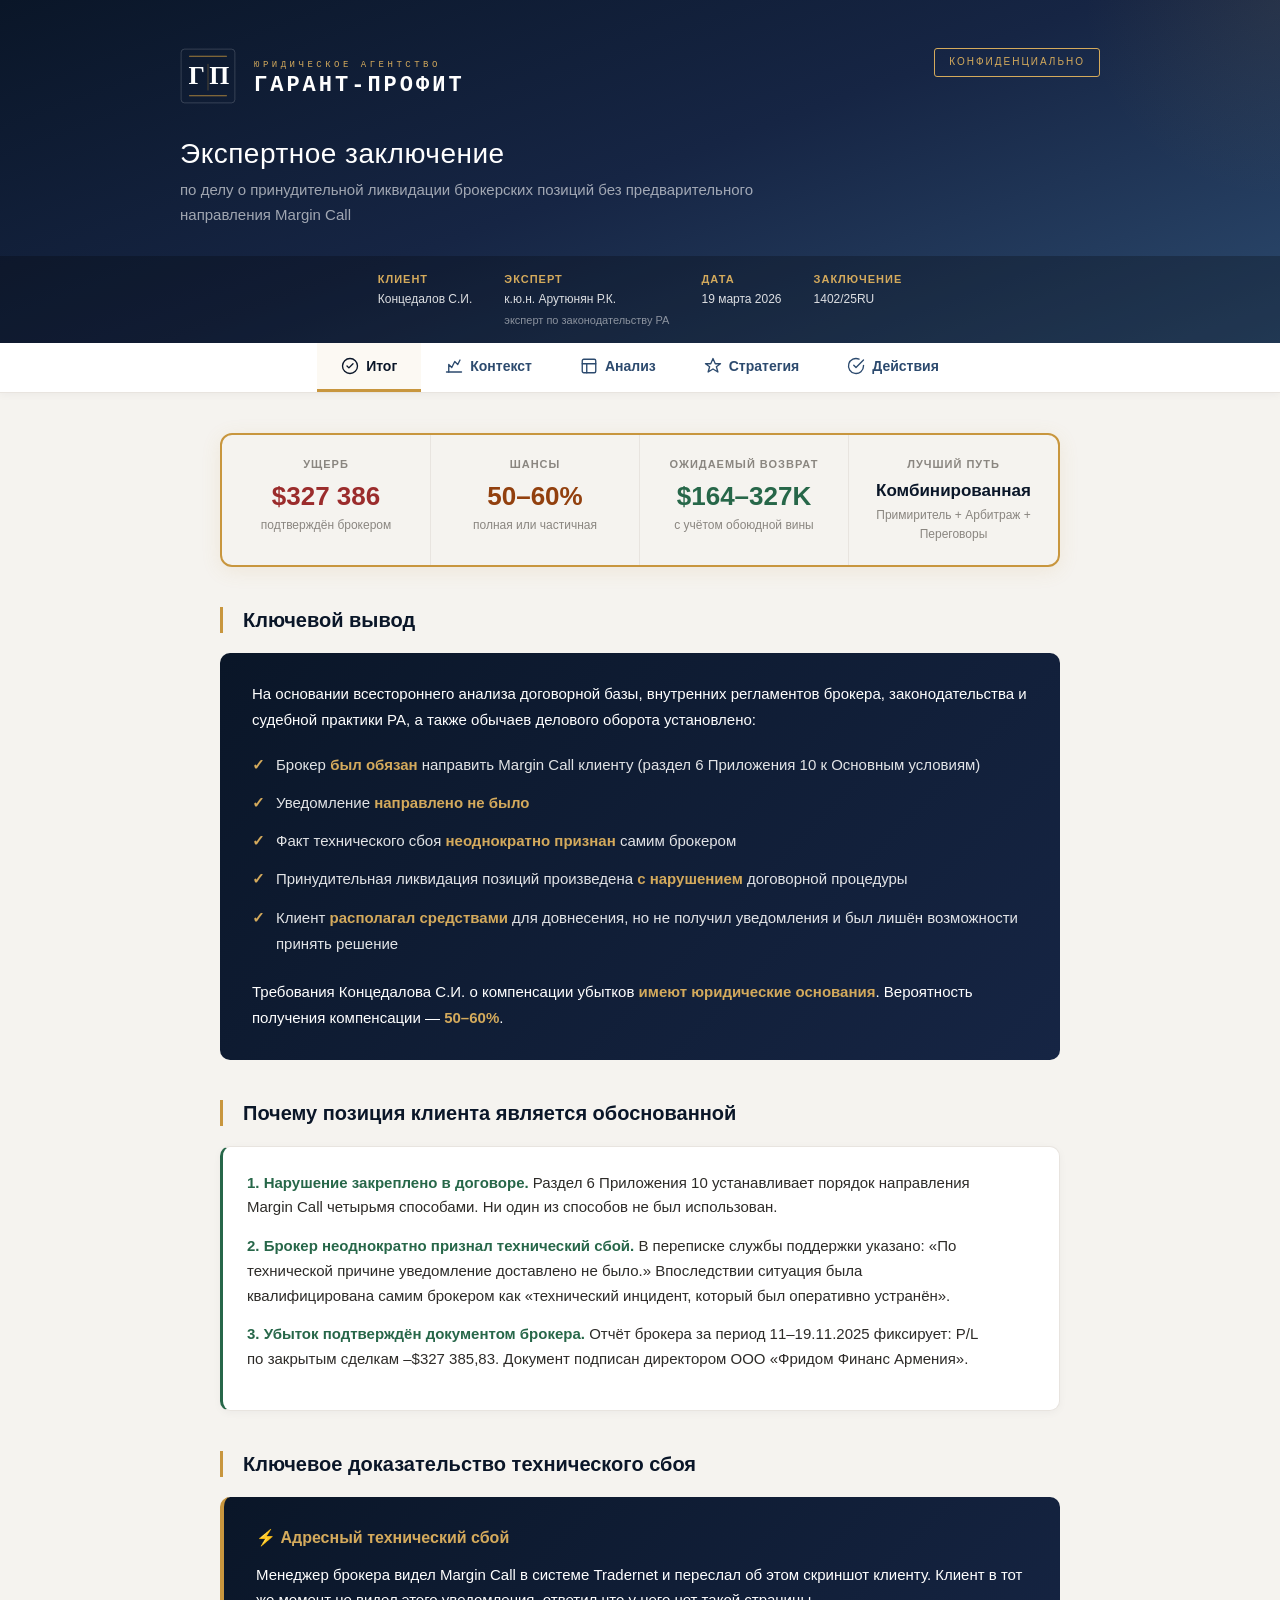
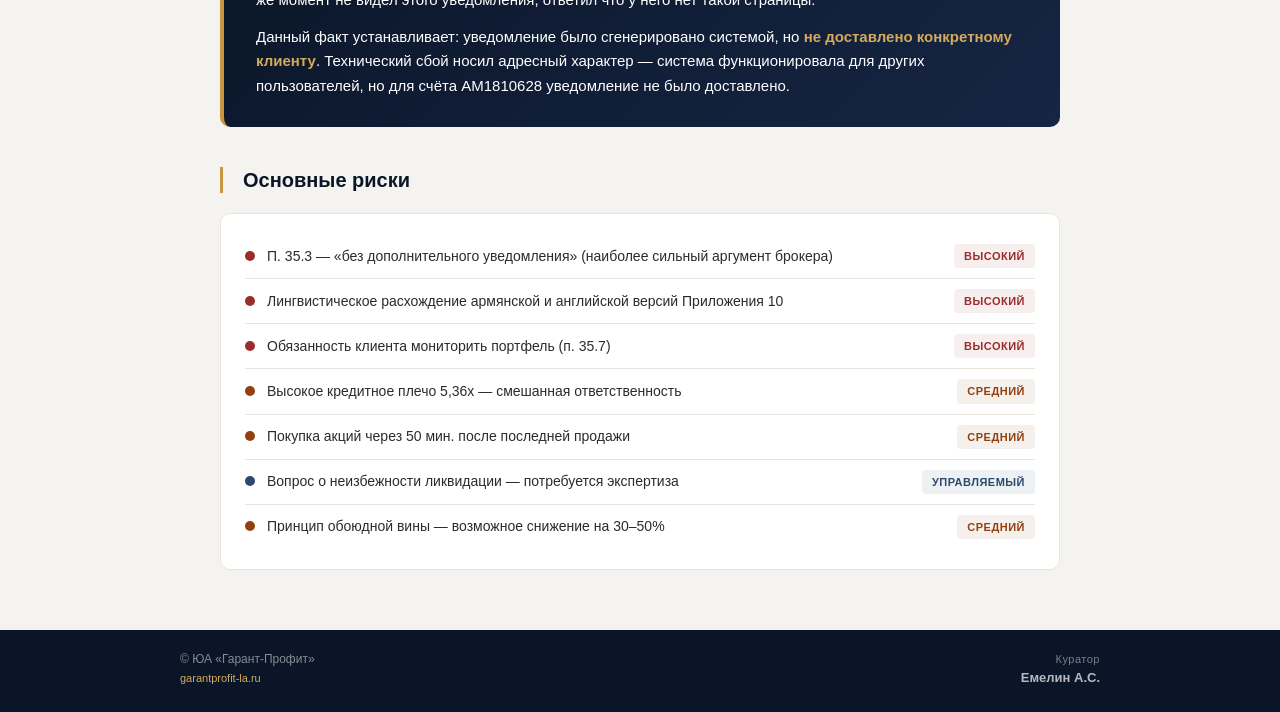
==== index.html @ ab41f6ee "Add files via upload" ====
<!DOCTYPE html>
<html lang="ru">
<head>
<meta charset="UTF-8">
<meta name="viewport" content="width=device-width, initial-scale=1.0">
<title>Экспертное заключение 1402/25RU — Гарант-Профит</title>
<style>
:root {
  --navy: #0A1628;
  --deep: #162544;
  --steel: #2C4A6E;
  --gold: #C8963E;
  --gold-l: #D4AA5C;
  --gold-p: #F0E0C0;
  --white: #FFFFFF;
  --off: #F5F3EF;
  --wg: #8A8680;
  --lg: #E8E4DF;
  --char: #2D2B28;
  --red: #9B2C2C;
  --amber: #92400E;
  --green: #276749;
  --text: 740px;
  --hpad: 40px;
  --hf-pad: max(40px, calc(50vw - 460px));
}

*, *::before, *::after { box-sizing: border-box; margin: 0; padding: 0; }

body {
  font-family: 'Helvetica Neue', Helvetica, Arial, sans-serif;
  background: var(--off);
  color: var(--char);
  font-size: 15px;
  line-height: 1.65;
  -webkit-font-smoothing: antialiased;
}

/* ── Progress bar ── */
#progress { position: fixed; top: 0; left: 0; height: 3px; background: var(--gold); z-index: 9999; width: 0; transition: width .15s; }

/* ── Header ── */
.header {
  background: linear-gradient(160deg, var(--navy) 0%, var(--deep) 50%, var(--steel) 100%);
  color: var(--white);
  padding: 48px var(--hf-pad) 0;
  max-height: 50vh;
  overflow: hidden;
  position: relative;
}
.header::after {
  content: '';
  position: absolute;
  top: 0; right: 0;
  width: 200px; height: 200px;
  background: radial-gradient(circle at top right, rgba(200,150,62,.08), transparent 70%);
}
.header-top {
  display: flex;
  justify-content: space-between;
  align-items: flex-start;
  margin-bottom: 32px;
}
.logo-area {
  display: flex;
  align-items: center;
  gap: 18px;
}
.logo-text-sub {
  font-family: 'American Typewriter', 'Courier New', serif;
  font-size: 9px;
  color: var(--gold-l);
  letter-spacing: 3.5px;
  text-transform: uppercase;
  margin-top: 4px;
}
.logo-text-main {
  font-family: 'American Typewriter', 'Courier New', serif;
  font-size: 22px;
  font-weight: 700;
  color: var(--white);
  letter-spacing: 3px;
  text-transform: uppercase;
  line-height: 1.15;
  white-space: nowrap;
}
.conf-badge {
  border: 1px solid var(--gold-l);
  color: var(--gold-l);
  font-size: 10px;
  letter-spacing: 2px;
  text-transform: uppercase;
  padding: 5px 14px;
  border-radius: 3px;
  white-space: nowrap;
  flex-shrink: 0;
}
.header-title {
  font-size: 28px;
  font-weight: 300;
  letter-spacing: .5px;
  line-height: 1.3;
  margin-bottom: 6px;
}
.header-subtitle {
  font-size: 15px;
  color: rgba(255,255,255,.6);
  font-weight: 300;
  max-width: 600px;
  margin-bottom: 28px;
}
.header-meta {
  background: rgba(0,0,0,.25);
  margin: 0 calc(-1 * var(--hf-pad));
  padding: 14px var(--hf-pad);
  display: flex;
  justify-content: center;
  gap: 32px;
  flex-wrap: wrap;
  font-size: 12px;
  color: rgba(255,255,255,.55);
}
.header-meta strong {
  color: var(--gold-l);
  font-weight: 600;
  font-size: 11px;
  letter-spacing: 1px;
  text-transform: uppercase;
  display: block;
  margin-bottom: 2px;
}
.header-meta span {
  color: rgba(255,255,255,.85);
}
.header-meta .meta-sub {
  display: block;
  font-size: 11px;
  color: rgba(255,255,255,.5);
  margin-top: 1px;
}

/* ── Navigation ── */
.nav {
  position: sticky;
  top: 0;
  z-index: 100;
  background: var(--white);
  border-bottom: 1px solid var(--lg);
  display: flex;
  justify-content: center;
  box-shadow: 0 2px 8px rgba(10,22,40,.04);
}
.nav-btn {
  display: flex;
  align-items: center;
  gap: 7px;
  padding: 14px 24px;
  font-size: 14px;
  font-weight: 600;
  color: var(--steel);
  cursor: pointer;
  border: none;
  background: none;
  border-bottom: 3px solid transparent;
  transition: all .2s;
  white-space: nowrap;
}
.nav-btn:hover { color: var(--navy); background: rgba(200,150,62,.04); }
.nav-btn.active {
  color: var(--navy);
  border-bottom-color: var(--gold);
  background: rgba(200,150,62,.06);
}
.nav-btn svg { width: 18px; height: 18px; stroke: currentColor; fill: none; stroke-width: 1.8; stroke-linecap: round; stroke-linejoin: round; }

/* ── Sections ── */
.section { display: none; padding: 40px var(--hpad); max-width: 920px; margin: 0 auto; }
.section.active { display: block; }

/* ── Animations ── */
@keyframes fadeUp { from { opacity: 0; transform: translateY(16px); } to { opacity: 1; transform: translateY(0); } }
.section.active > * { animation: fadeUp .45s ease both; }
.section.active > .a1 { animation-delay: .05s; }
.section.active > .a2 { animation-delay: .12s; }
.section.active > .a3 { animation-delay: .2s; }
.section.active > .a4 { animation-delay: .28s; }
.section.active > .a5 { animation-delay: .36s; }
.section.active > .a6 { animation-delay: .44s; }

/* ── Sub-heading ── */
.sub-sh {
  padding-left: 20px;
  border-left: 3px solid var(--gold);
  font-size: 20px;
  font-weight: 600;
  color: var(--navy);
  margin: 40px 0 20px;
  line-height: 1.3;
}
.sub-sh:first-child { margin-top: 0; }

/* ── Cards ── */
.cd {
  background: var(--white);
  border-radius: 10px;
  border: 1px solid var(--lg);
  box-shadow: 0 2px 8px rgba(10,22,40,.04);
  padding: 24px;
  margin-bottom: 20px;
}
.cd-r { border-left: 3px solid var(--red); }
.cd-n { border-left: 3px solid var(--amber); }
.cd-g { border-left: 3px solid var(--green); }
.cd-s { border-left: 3px solid var(--steel); }

/* ── CBox (dark block) ── */
.cbox {
  background: linear-gradient(135deg, var(--navy), var(--deep));
  color: var(--white);
  border-radius: 10px;
  padding: 28px 32px;
  margin-bottom: 20px;
  line-height: 1.75;
}
.cbox .hl { color: var(--gold-l); font-weight: 600; }
.cbox ul { list-style: none; padding: 0; }
.cbox ul li {
  padding: 6px 0 6px 24px;
  position: relative;
  color: rgba(255,255,255,.88);
}
.cbox ul li::before {
  content: '✓';
  position: absolute;
  left: 0;
  color: var(--gold-l);
  font-weight: 700;
}

/* ── Decision Panel ── */
.decision {
  border: 2px solid var(--gold);
  border-radius: 12px;
  box-shadow: 0 4px 20px rgba(200,150,62,.12);
  display: grid;
  grid-template-columns: repeat(4, 1fr);
  overflow: hidden;
  margin-bottom: 24px;
}
.decision-cell {
  padding: 20px 16px;
  text-align: center;
  border-right: 1px solid var(--lg);
}
.decision-cell:last-child { border-right: none; }
.decision-label {
  font-size: 11px;
  color: var(--wg);
  text-transform: uppercase;
  letter-spacing: 1px;
  margin-bottom: 8px;
  font-weight: 600;
}
.decision-value {
  font-size: 26px;
  font-weight: 700;
  color: var(--navy);
  line-height: 1.2;
}
.decision-value.red { color: var(--red); }
.decision-value.green { color: var(--green); }
.decision-value.amber { color: var(--amber); }
.decision-sub {
  font-size: 12px;
  color: var(--wg);
  margin-top: 4px;
}

/* ── Risk Summary ── */
.risk-summary { background: var(--white); border-radius: 10px; border: 1px solid var(--lg); padding: 20px 24px; margin-bottom: 20px; }
.rs-item {
  display: flex;
  align-items: center;
  justify-content: space-between;
  padding: 10px 0;
  border-bottom: 1px solid var(--lg);
  font-size: 14px;
}
.rs-item:last-child { border-bottom: none; }
.rs-dot {
  width: 10px;
  height: 10px;
  border-radius: 50%;
  display: inline-block;
  margin-right: 12px;
  flex-shrink: 0;
}
.rs-dot.high { background: var(--red); }
.rs-dot.med { background: var(--amber); }
.rs-dot.mgd { background: var(--steel); }
.rs-level {
  font-size: 11px;
  font-weight: 600;
  text-transform: uppercase;
  letter-spacing: .5px;
  flex-shrink: 0;
  padding: 3px 10px;
  border-radius: 4px;
}
.rs-level.high { color: var(--red); background: rgba(155,44,44,.08); }
.rs-level.med { color: var(--amber); background: rgba(146,64,14,.08); }
.rs-level.mgd { color: var(--steel); background: rgba(44,74,110,.08); }

/* ── Key Point ── */
.key-point {
  border-left: 2px solid var(--gold-p);
  padding-left: 16px;
  margin-bottom: 24px;
  max-width: var(--text);
}

/* ── Body text ── */
p.body { max-width: var(--text); margin-bottom: 14px; }

/* ── Timeline ── */
.tl { position: relative; padding-left: 36px; margin-bottom: 24px; }
.tl::before {
  content: '';
  position: absolute;
  left: 12px;
  top: 8px;
  bottom: 8px;
  width: 2px;
  background: linear-gradient(var(--gold), var(--lg));
}
.tl-item {
  position: relative;
  padding: 10px 0 18px;
}
.tl-item::before {
  content: '';
  position: absolute;
  left: -30px;
  top: 14px;
  width: 12px;
  height: 12px;
  border-radius: 50%;
  border: 2px solid var(--gold);
  background: var(--white);
}
.tl-item.neg::before { border-color: var(--red); background: rgba(155,44,44,.12); }
.tl-item.warn::before { border-color: var(--amber); background: rgba(146,64,14,.12); }
.tl-item.key::before { border-color: var(--gold); background: rgba(200,150,62,.2); }
.tl-item.info::before { border-color: var(--steel); background: rgba(44,74,110,.1); }
.tl-date { font-size: 12px; font-weight: 600; color: var(--steel); margin-bottom: 3px; }
.tl-text { font-size: 14px; color: var(--char); max-width: var(--text); }
.tl-impact {
  display: inline-block;
  font-size: 10px;
  font-weight: 600;
  text-transform: uppercase;
  letter-spacing: .5px;
  padding: 2px 8px;
  border-radius: 3px;
  margin-top: 5px;
}
.tl-impact.neg { color: var(--red); background: rgba(155,44,44,.08); }
.tl-impact.warn { color: var(--amber); background: rgba(146,64,14,.08); }
.tl-impact.info { color: var(--steel); background: rgba(44,74,110,.08); }

/* ── KEV (Key Evidence) ── */
.kev {
  background: linear-gradient(135deg, var(--navy), var(--deep));
  border-radius: 10px;
  padding: 28px 32px;
  color: var(--white);
  margin-bottom: 20px;
  border-left: 4px solid var(--gold);
}
.kev-title {
  font-size: 16px;
  font-weight: 600;
  margin-bottom: 12px;
  color: var(--gold-l);
}

/* ── Argument Map ── */
.arg-map {
  display: flex;
  flex-direction: column;
  align-items: center;
  gap: 0;
  margin-bottom: 28px;
}
.arg-node {
  width: 100%;
  max-width: 540px;
  padding: 20px 24px;
  border-radius: 10px;
  text-align: center;
  font-size: 14px;
  line-height: 1.5;
}
.arg-node.law {
  background: var(--navy);
  color: var(--white);
}
.arg-node.fact {
  background: var(--white);
  border: 2px solid var(--red);
  color: var(--char);
}
.arg-node.result {
  background: var(--white);
  border: 2px solid var(--green);
  color: var(--char);
}
.arg-node-label {
  font-size: 10px;
  text-transform: uppercase;
  letter-spacing: 1.5px;
  font-weight: 600;
  margin-bottom: 6px;
  opacity: .65;
}
.arg-arrow {
  font-size: 24px;
  color: var(--gold);
  padding: 6px 0;
}

/* ── Article items ── */
.ai-grid {
  display: grid;
  grid-template-columns: 1fr 1fr;
  gap: 16px;
  margin-bottom: 24px;
}
.ai {
  background: var(--white);
  border: 1px solid var(--lg);
  border-radius: 8px;
  padding: 18px 20px;
}
.ai-code {
  font-size: 11px;
  font-weight: 600;
  color: var(--gold);
  text-transform: uppercase;
  letter-spacing: 1px;
  margin-bottom: 4px;
}
.ai-name { font-size: 14px; font-weight: 600; color: var(--navy); margin-bottom: 6px; }
.ai-desc { font-size: 13px; color: var(--wg); line-height: 1.5; }

/* ── Tags ── */
.tags { display: flex; flex-wrap: wrap; gap: 8px; margin-bottom: 16px; }
.tag {
  font-size: 12px;
  font-weight: 600;
  padding: 4px 12px;
  border-radius: 5px;
  letter-spacing: .3px;
}
.tag-r { color: var(--red); background: rgba(155,44,44,.08); border: 1px solid rgba(155,44,44,.15); }
.tag-n { color: var(--steel); background: rgba(44,74,110,.06); border: 1px solid rgba(44,74,110,.12); }

/* ── Note ── */
.note {
  background: rgba(240,224,192,.3);
  border-left: 3px solid var(--gold);
  border-radius: 0 8px 8px 0;
  padding: 16px 20px;
  font-size: 13px;
  color: var(--char);
  margin-bottom: 20px;
  max-width: var(--text);
}

/* ── Risk Cards ── */
.risk-card {
  background: var(--white);
  border: 1px solid var(--lg);
  border-radius: 10px;
  margin-bottom: 16px;
  overflow: hidden;
}
.risk-card-head {
  display: flex;
  justify-content: space-between;
  align-items: center;
  padding: 14px 20px;
  border-bottom: 1px solid var(--lg);
}
.risk-card-head h4 { font-size: 14px; font-weight: 600; color: var(--navy); }
.risk-card-body {
  display: grid;
  grid-template-columns: 1fr 1fr;
  gap: 0;
}
.risk-card-col {
  padding: 14px 20px;
  font-size: 13px;
  line-height: 1.55;
}
.risk-card-col:first-child { border-right: 1px solid var(--lg); }
.risk-card-col-label {
  font-size: 10px;
  text-transform: uppercase;
  letter-spacing: 1px;
  color: var(--wg);
  font-weight: 600;
  margin-bottom: 6px;
}
.rc-high { border-left: 4px solid var(--red); }
.rc-med { border-left: 4px solid var(--amber); }
.rc-mgd { border-left: 4px solid var(--steel); }

/* ── Badges ── */
.bdg {
  display: inline-block;
  font-size: 10px;
  font-weight: 700;
  text-transform: uppercase;
  letter-spacing: .5px;
  padding: 3px 10px;
  border-radius: 4px;
}
.bdg-h { color: var(--red); background: rgba(155,44,44,.1); }
.bdg-s { color: var(--amber); background: rgba(146,64,14,.1); }
.bdg-m { color: var(--steel); background: rgba(44,74,110,.1); }
.bdg-l { color: var(--green); background: rgba(39,103,73,.1); }

/* ── Outcome Bar ── */
.outcome-bar-wrap { margin-bottom: 28px; }
.outcome-bar {
  height: 28px;
  border-radius: 14px;
  background: linear-gradient(90deg, var(--red) 0%, var(--amber) 40%, #b8860b 60%, var(--green) 100%);
  position: relative;
  margin-bottom: 8px;
}
.outcome-labels {
  display: flex;
  justify-content: space-between;
  font-size: 11px;
  color: var(--wg);
}

/* ── Strategy Cards ── */
.sc {
  background: var(--white);
  border: 1px solid var(--lg);
  border-radius: 10px;
  padding: 24px;
  margin-bottom: 16px;
  position: relative;
  overflow: hidden;
}
.sc.feat {
  border: 2px solid var(--gold);
  box-shadow: 0 4px 24px rgba(200,150,62,.15);
}
.sc-letter {
  position: absolute;
  top: -8px;
  right: 12px;
  font-size: 80px;
  font-weight: 800;
  color: var(--navy);
  opacity: .05;
  line-height: 1;
}
.sc-head {
  display: flex;
  justify-content: space-between;
  align-items: center;
  margin-bottom: 14px;
}
.sc-title { font-size: 16px; font-weight: 700; color: var(--navy); }
.sc-prob { font-size: 20px; font-weight: 700; }
.sc-prob.green { color: var(--green); }
.sc-prob.amber { color: var(--amber); }
.pbar { height: 6px; background: var(--lg); border-radius: 3px; margin-bottom: 16px; overflow: hidden; }
.pfill { height: 100%; border-radius: 3px; }
.pfill.green { background: var(--green); }
.pfill.amber { background: var(--amber); }

.sdg {
  display: grid;
  grid-template-columns: 1fr 1fr 1fr;
  gap: 16px;
}
.sdg-col-label {
  font-size: 10px;
  font-weight: 600;
  text-transform: uppercase;
  letter-spacing: 1px;
  color: var(--wg);
  margin-bottom: 6px;
}
.sdg-col { font-size: 13px; line-height: 1.55; }

/* ── Steps ── */
.stp {
  background: var(--white);
  border: 1px solid var(--lg);
  border-radius: 10px;
  padding: 20px 24px 20px 80px;
  margin-bottom: 12px;
  position: relative;
  min-height: 80px;
}
.stp-num {
  position: absolute;
  left: 16px;
  top: 12px;
  font-size: 42px;
  font-weight: 800;
  color: var(--gold);
  opacity: .4;
  line-height: 1;
}
.stp-title { font-size: 15px; font-weight: 600; color: var(--navy); margin-bottom: 4px; }
.stp-desc { font-size: 13px; color: var(--wg); line-height: 1.55; }

/* ── Evidence table ── */
.ev-table {
  width: 100%;
  border-collapse: collapse;
  margin-bottom: 24px;
}
.ev-table th {
  text-align: left;
  font-size: 11px;
  text-transform: uppercase;
  letter-spacing: 1px;
  color: var(--wg);
  font-weight: 600;
  padding: 10px 16px;
  border-bottom: 2px solid var(--lg);
}
.ev-table td {
  padding: 12px 16px;
  border-bottom: 1px solid var(--lg);
  font-size: 14px;
  vertical-align: top;
}
.ev-table tr:last-child td { border-bottom: none; }

/* ── Footer ── */
.footer {
  background: var(--navy);
  padding: 20px var(--hf-pad) 24px;
  display: flex;
  justify-content: space-between;
  align-items: center;
  font-size: 12px;
  color: rgba(255,255,255,.5);
  flex-wrap: wrap;
  gap: 12px;
}
.footer-left {
  font-size: 12px;
  color: rgba(255,255,255,.5);
  line-height: 1.6;
}
.footer-left a {
  color: var(--gold-l);
  text-decoration: none;
  font-size: 11px;
}
.footer-left a:hover { text-decoration: underline; }
.footer-right {
  display: flex;
  align-items: center;
  gap: 14px;
}
.footer-curator {
  text-align: right;
  line-height: 1.5;
}
.footer-curator-label {
  font-size: 11px;
  color: rgba(255,255,255,.45);
  letter-spacing: .5px;
}
.footer-curator-name {
  font-size: 13px;
  color: rgba(255,255,255,.7);
  font-weight: 600;
}
.footer-icon {
  display: inline-flex;
  align-items: center;
  justify-content: center;
  width: 32px;
  height: 32px;
  border-radius: 50%;
  border: 1px solid rgba(255,255,255,.2);
  transition: all .2s;
  text-decoration: none;
}
.footer-icon:hover {
  border-color: var(--gold-l);
  background: rgba(200,150,62,.12);
}
.footer-icon svg {
  width: 16px;
  height: 16px;
  fill: none;
  stroke: rgba(255,255,255,.6);
  stroke-width: 1.8;
  stroke-linecap: round;
  stroke-linejoin: round;
}
.footer-icon:hover svg { stroke: var(--gold-l); }
.footer-icon.tg svg { stroke: none; fill: rgba(255,255,255,.6); }
.footer-icon.tg:hover svg { fill: var(--gold-l); }

/* ── Mobile ── */
@media (max-width: 768px) {
  :root { --hpad: 24px; --hf-pad: 24px; }
  .header { padding: 32px var(--hf-pad) 0; max-height: 70vh; }
  .header-meta { margin: 0 calc(-1 * var(--hf-pad)); padding: 14px var(--hf-pad); gap: 16px; }
  .header-top { flex-direction: column; gap: 16px; }
  .header-title { font-size: 22px; }
  .decision { grid-template-columns: 1fr 1fr; }
  .nav {
    position: fixed;
    bottom: 0;
    top: auto;
    z-index: 200;
    border-top: 1px solid var(--lg);
    border-bottom: none;
    width: 100%;
    left: 0;
    right: 0;
  }
  .nav-btn {
    flex-direction: column;
    padding: 8px 4px;
    font-size: 10px;
    gap: 3px;
    flex: 1;
    border-bottom: none;
    border-top: 3px solid transparent;
    min-width: 0;
  }
  .nav-btn.active { border-top-color: var(--gold); border-bottom-color: transparent; }
  .section { padding: 24px var(--hpad); padding-bottom: 100px; }
  .ai-grid { grid-template-columns: 1fr; }
  .sdg { grid-template-columns: 1fr; }
  .risk-card-body { grid-template-columns: 1fr; }
  .risk-card-col:first-child { border-right: none; border-bottom: 1px solid var(--lg); }
  .footer { padding: 20px var(--hf-pad) 90px; }
  .arg-node { max-width: 100%; }
}

/* ── Print ── */
@media print {
  .nav, #progress { display: none !important; }
  .section { display: block !important; padding: 20px 0; }
  .cbox, .kev { -webkit-print-color-adjust: exact; print-color-adjust: exact; }
  body { background: white; }
  .header { max-height: none; }
}
</style>
</head>
<body>

<div id="progress"></div>

<!-- ════════════ HEADER ════════════ -->
<div class="header">
  <div class="header-top">
    <div class="logo-area">
      <svg width="56" height="56" viewBox="0 0 100 100" fill="none" xmlns="http://www.w3.org/2000/svg">
        <rect x="2" y="2" width="96" height="96" rx="6" fill="none" stroke="rgba(255,255,255,.2)" stroke-width="1.5"/>
        <rect x="16" y="14" width="68" height="1.5" rx=".75" fill="#C8963E" opacity=".8"/>
        <text x="30" y="64" text-anchor="middle" font-family="Georgia,serif" font-size="46" font-weight="700" fill="white">Г</text>
        <rect x="49.5" y="28" width="1" height="48" rx=".5" fill="#C8963E" opacity=".6"/>
        <text x="70" y="64" text-anchor="middle" font-family="Georgia,serif" font-size="46" font-weight="700" fill="white">П</text>
        <rect x="16" y="84.5" width="68" height="1.5" rx=".75" fill="#C8963E" opacity=".8"/>
      </svg>
      <div>
        <div class="logo-text-sub">Юридическое агентство</div>
        <div class="logo-text-main">Гарант-Профит</div>
      </div>
    </div>
    <div class="conf-badge">Конфиденциально</div>
  </div>
  <div class="header-title">Экспертное заключение</div>
  <div class="header-subtitle">по делу о принудительной ликвидации брокерских позиций без предварительного направления Margin Call</div>
  <div class="header-meta">
    <div><strong>Клиент</strong><span>Концедалов С.И.</span></div>
    <div>
      <strong>Эксперт</strong>
      <span>к.ю.н. Арутюнян Р.К.</span>
      <span class="meta-sub">эксперт по законодательству РА</span>
    </div>
    <div><strong>Дата</strong><span>19 марта 2026</span></div>
    <div><strong>Заключение</strong><span>1402/25RU</span></div>
  </div>
</div>

<!-- ════════════ NAVIGATION ════════════ -->
<nav class="nav" id="nav">
  <button class="nav-btn active" data-tab="summary">
    <svg viewBox="0 0 24 24"><circle cx="12" cy="12" r="10"/><path d="M8 12l2.5 2.5L16 9"/></svg>
    Итог
  </button>
  <button class="nav-btn" data-tab="facts">
    <!-- icon: chart/analysis style (swapped) -->
    <svg viewBox="0 0 24 24"><path d="M2 20h20"/><path d="M5 20V10l4 4 4-8 4 4 3-6"/></svg>
    Контекст
  </button>
  <button class="nav-btn" data-tab="analysis">
    <!-- icon: grid/table style (swapped) -->
    <svg viewBox="0 0 24 24"><rect x="3" y="3" width="18" height="18" rx="2"/><path d="M3 9h18M9 21V9"/></svg>
    Анализ
  </button>
  <button class="nav-btn" data-tab="strategy">
    <svg viewBox="0 0 24 24"><path d="M12 2l3 7h7l-5.5 4 2 7L12 16l-6.5 4 2-7L2 9h7z"/></svg>
    Стратегия
  </button>
  <button class="nav-btn" data-tab="actions">
    <svg viewBox="0 0 24 24"><path d="M22 11.08V12a10 10 0 11-5.93-9.14"/><path d="M22 4L12 14.01l-3-3"/></svg>
    Действия
  </button>
</nav>

<!-- ════════════ I. ИТОГ ════════════ -->
<div class="section active" id="summary">

  <div class="decision a1">
    <div class="decision-cell">
      <div class="decision-label">Ущерб</div>
      <div class="decision-value red">$327 386</div>
      <div class="decision-sub">подтверждён брокером</div>
    </div>
    <div class="decision-cell">
      <div class="decision-label">Шансы</div>
      <div class="decision-value amber">50–60%</div>
      <div class="decision-sub">полная или частичная</div>
    </div>
    <div class="decision-cell">
      <div class="decision-label">Ожидаемый возврат</div>
      <div class="decision-value green">$164–327K</div>
      <div class="decision-sub">с учётом обоюдной вины</div>
    </div>
    <div class="decision-cell">
      <div class="decision-label">Лучший путь</div>
      <div class="decision-value" style="font-size:17px; color:var(--navy);">Комбинированная</div>
      <div class="decision-sub">Примиритель + Арбитраж + Переговоры</div>
    </div>
  </div>

  <div class="sub-sh a2">Ключевой вывод</div>
  <div class="cbox a2">
    <p>На основании всестороннего анализа договорной базы, внутренних регламентов брокера, законодательства и судебной практики РА, а также обычаев делового оборота установлено:</p>
    <ul style="margin-top:12px;">
      <li>Брокер <span class="hl">был обязан</span> направить Margin Call клиенту (раздел 6 Приложения 10 к Основным условиям)</li>
      <li>Уведомление <span class="hl">направлено не было</span></li>
      <li>Факт технического сбоя <span class="hl">неоднократно признан</span> самим брокером</li>
      <li>Принудительная ликвидация позиций произведена <span class="hl">с нарушением</span> договорной процедуры</li>
      <li>Клиент <span class="hl">располагал средствами</span> для довнесения, но не получил уведомления и был лишён возможности принять решение</li>
    </ul>
    <p style="margin-top:16px;">Требования Концедалова С.И. о компенсации убытков <span class="hl">имеют юридические основания</span>. Вероятность получения компенсации — <span class="hl">50–60%</span>.</p>
  </div>

  <div class="sub-sh a3">Почему позиция клиента является обоснованной</div>
  <div class="cd cd-g a3">
    <p class="body"><strong style="color:var(--green);">1. Нарушение закреплено в договоре.</strong> Раздел 6 Приложения 10 устанавливает порядок направления Margin Call четырьмя способами. Ни один из способов не был использован.</p>
    <p class="body"><strong style="color:var(--green);">2. Брокер неоднократно признал технический сбой.</strong> В переписке службы поддержки указано: «По технической причине уведомление доставлено не было.» Впоследствии ситуация была квалифицирована самим брокером как «технический инцидент, который был оперативно устранён».</p>
    <p class="body"><strong style="color:var(--green);">3. Убыток подтверждён документом брокера.</strong> Отчёт брокера за период 11–19.11.2025 фиксирует: P/L по закрытым сделкам –$327 385,83. Документ подписан директором ООО «Фридом Финанс Армения».</p>
  </div>

  <div class="sub-sh a4">Ключевое доказательство технического сбоя</div>
  <div class="kev a4">
    <div class="kev-title">⚡ Адресный технический сбой</div>
    <p>Менеджер брокера видел Margin Call в системе Tradernet и переслал об этом скриншот клиенту. Клиент в тот же момент не видел этого уведомления, ответил что у него нет такой страницы.</p>
    <p style="margin-top:12px;">Данный факт устанавливает: уведомление было сгенерировано системой, но <strong style="color:var(--gold-l);">не доставлено конкретному клиенту</strong>. Технический сбой носил адресный характер — система функционировала для других пользователей, но для счёта AM1810628 уведомление не было доставлено.</p>
  </div>

  <div class="sub-sh a5">Основные риски</div>
  <div class="risk-summary a5">
    <div class="rs-item">
      <div><span class="rs-dot high"></span>П. 35.3 — «без дополнительного уведомления» (наиболее сильный аргумент брокера)</div>
      <span class="rs-level high">Высокий</span>
    </div>
    <div class="rs-item">
      <div><span class="rs-dot high"></span>Лингвистическое расхождение армянской и английской версий Приложения 10</div>
      <span class="rs-level high">Высокий</span>
    </div>
    <div class="rs-item">
      <div><span class="rs-dot high"></span>Обязанность клиента мониторить портфель (п. 35.7)</div>
      <span class="rs-level high">Высокий</span>
    </div>
    <div class="rs-item">
      <div><span class="rs-dot med"></span>Высокое кредитное плечо 5,36x — смешанная ответственность</div>
      <span class="rs-level med">Средний</span>
    </div>
    <div class="rs-item">
      <div><span class="rs-dot med"></span>Покупка акций через 50 мин. после последней продажи</div>
      <span class="rs-level med">Средний</span>
    </div>
    <div class="rs-item">
      <div><span class="rs-dot mgd"></span>Вопрос о неизбежности ликвидации — потребуется экспертиза</div>
      <span class="rs-level mgd">Управляемый</span>
    </div>
    <div class="rs-item">
      <div><span class="rs-dot med"></span>Принцип обоюдной вины — возможное снижение на 30–50%</div>
      <span class="rs-level med">Средний</span>
    </div>
  </div>
</div>

<!-- ════════════ II. КОНТЕКСТ ════════════ -->
<div class="section" id="facts">

  <div class="sub-sh a1">Стороны и предмет спора</div>
  <div class="key-point a1">
    <p class="body"><strong>Клиент:</strong> Концедалов Сергей Иванович, 08.06.1952 г.р., гражданин РФ, г. Омск, паспорт 77 0490093. Брокерский счёт AM1810628.</p>
    <p class="body"><strong>Контрагент:</strong> ООО «Фридом Финанс Армения» (Freedom Finance Armenia LLC), лицензия ЦБ РА №НЭ0021, директор Овак Овакимян, г. Ереван, Мелик Адамян 2/2. Персональный менеджер — Коновалов Андрей Сергеевич.</p>
    <p class="body">Договор заключён 29.09.2025 электронно через платформу Tradernet. Клиент акцептовал Основные условия бизнеса и все приложения, включая Приложение 10 (Правила маржинальных сделок).</p>
    <p class="body"><strong>Предмет спора:</strong> Принудительная продажа 9 536 акций Nebius Group NV (NBIS.US, NYSE/NASDAQ) в период 12–19 ноября 2025 года без предварительного направления Margin Call, повлёкшая убытки в размере $327 385,83.</p>
  </div>

  <div class="sub-sh a2">Хронология</div>
  <div class="tl a2">
    <div class="tl-item info">
      <div class="tl-date">29.09.2025</div>
      <div class="tl-text">Заключение договора, открытие счёта AM1810628</div>
    </div>
    <div class="tl-item key">
      <div class="tl-date">11.11.2025</div>
      <div class="tl-text">Чистые активы $202 069; NBIS.US — 9 536 акций по $123,94; плечо ~5,36x</div>
    </div>
    <div class="tl-item neg">
      <div class="tl-date">12.11, 20:10</div>
      <div class="tl-text">Первая принудительная продажа: 2 600 акций по $93,98. Margin Call не направлен</div>
      <div class="tl-impact neg">Убыток $77 921</div>
    </div>
    <div class="tl-item neg">
      <div class="tl-date">13.11, 18:42–21:17</div>
      <div class="tl-text">Четыре продажи: 4 640 акций, убыток ~$172 188. Клиент не уведомлён</div>
      <div class="tl-impact neg">Убыток ~$172 188</div>
    </div>
    <div class="tl-item warn">
      <div class="tl-date">13.11, 20:48</div>
      <div class="tl-text">Риск-подразделение уведомляет менеджера. К этому моменту продано 75,9% позиции</div>
      <div class="tl-impact warn">Слишком поздно</div>
    </div>
    <div class="tl-item warn">
      <div class="tl-date">13.11, 20:50</div>
      <div class="tl-text">Менеджер связывается с клиентом. Клиент узнаёт о продажах постфактум</div>
    </div>
    <div class="tl-item key">
      <div class="tl-date">13.11, 21:25–21:35</div>
      <div class="tl-text">Менеджер видит Margin Call в приложении. Клиент: «У меня нет такой странички»</div>
      <div class="tl-impact warn">Адресный сбой</div>
    </div>
    <div class="tl-item neg">
      <div class="tl-date">~14.11.2025</div>
      <div class="tl-text">Поддержка: «по технической причине уведомление доставлено не было»</div>
      <div class="tl-impact neg">Признание брокера</div>
    </div>
    <div class="tl-item neg">
      <div class="tl-date">15–19.11.2025</div>
      <div class="tl-text">Продолжение продаж: ещё 2 296 акций. Итого P/L: –$327 385,83</div>
    </div>
    <div class="tl-item info">
      <div class="tl-date">26.12.2025</div>
      <div class="tl-text">Жалоба клиента в Freedom Finance Armenia</div>
    </div>
    <div class="tl-item neg">
      <div class="tl-date">23.01.2026</div>
      <div class="tl-text">Официальный ответ брокера №230126-001 — отказ в компенсации</div>
      <div class="tl-impact neg">Отказ</div>
    </div>
    <div class="tl-item info">
      <div class="tl-date">~16.01.2026</div>
      <div class="tl-text">Заявление Финансовому Примирителю (10 000 000 AMD)</div>
    </div>
    <div class="tl-item info">
      <div class="tl-date">02.02.2026</div>
      <div class="tl-text">Ответ ЦБ РА: рекомендация обратиться к Примирителю или в суд</div>
    </div>
    <div class="tl-item info">
      <div class="tl-date">~26.02.2026</div>
      <div class="tl-text">Обращение в Freedom Finance Global PLC (№24-02-26/50-1/L21)</div>
    </div>
  </div>

  <div class="sub-sh a3">Платёжеспособность клиента</div>
  <div class="cd a3">
    <p class="body"><strong style="color:var(--navy);">Счета в группе Freedom Finance.</strong> Помимо счёта AM1810628 Концедалов имел ещё два счёта, а также счета в аффилированной структуре «Цифра Брокер», на которых находились свободные средства.</p>
    <p class="body"><strong style="color:var(--navy);">Банковский счёт.</strong> Концедалов готов подтвердить банковской выпиской наличие суммы, превышающей необходимую для покрытия Margin Call.</p>
    <p class="body"><strong style="color:var(--navy);">Межсчётные переводы.</strong> П. 18.4 Основных условий распространяется только на счета в рамках одного юрлица. Автоматическое списание со счетов «Цифра Брокер» без распоряжения клиента невозможно.</p>
    <p class="body"><strong style="color:var(--navy);">Значение для дела.</strong> При своевременном получении Margin Call клиент имел реальную финансовую возможность довнести средства. Между первой продажей (12.11, 20:10) и массовой ликвидацией (13.11, 18:42) прошло более 22 часов — достаточно для перевода средств.</p>
  </div>

  <div class="sub-sh a4">Позиция брокера</div>
  <div class="cd cd-r a4">
    <p class="body">В ходе переписки и официальной корреспонденции брокер последовательно занимал несколько <strong>противоречивых позиций</strong>:</p>
    <p class="body" style="margin-top:8px;">• Поддержка (1-й ответ): уведомление «не было своевременно направлено», но закрытие корректно<br>
    • Поддержка (2-й ответ): ненаправление обусловлено «техническим инцидентом, который был оперативно устранён»<br>
    • Поддержка (3-й ответ): «персональный менеджер уведомил» клиента<br>
    • Официальный ответ №230126-001: Компания «не обязана уведомлять»</p>
    <p class="body" style="margin-top:12px;">Дополнительно: в том же официальном ответе указано, что «неизвестно, о каких именно убытках идёт речь» — при наличии собственного подписанного отчёта с точной суммой –$327 385,83.</p>
    <p class="body">При этом в ходе принудительных продаж Компания взимала полные торговые комиссии (более $1 000 за сделки по Stop Out), извлекая операционный доход из ситуации, вызванной собственным техническим сбоем.</p>
  </div>

  <div class="sub-sh a5">Позиция (требования) клиента</div>
  <div class="cd cd-g a5">
    <p class="body"><strong style="color:var(--navy);">Жалоба в Freedom Finance Armenia</strong> (26.12.2025): требование разобраться в ситуации с принудительной ликвидацией позиций без предварительного уведомления и компенсировать причинённые убытки.</p>
    <p class="body"><strong style="color:var(--navy);">Жалоба-Требование директору</strong> (19.01.2026): требование полной компенсации убытков в размере $327 385,83, причинённых принудительной ликвидацией позиций с нарушением раздела 6 Приложения 10 к Основным условиям — без направления Margin Call ни одним из четырёх предусмотренных способов.</p>
    <p class="body"><strong style="color:var(--navy);">Заявление Финансовому Примирителю</strong> (~16.01.2026): требование компенсации в размере 10 000 000 AMD (~$26 000) — максимальная сумма, рассматриваемая Примирителем. Основание — ненаправление Margin Call вследствие технического сбоя, признанного самим брокером.</p>
    <p class="body"><strong style="color:var(--navy);">Обращение в Freedom Finance Global PLC</strong> (~26.02.2026, №24-02-26/50-1/L21): обращение к материнской компании (FRHC, NASDAQ) с изложением ситуации и предложением урегулирования спора до перехода в публичную плоскость.</p>
  </div>
</div>

<!-- ════════════ III. АНАЛИЗ ════════════ -->
<div class="section" id="analysis">

  <div class="sub-sh a1">Логика нарушения</div>
  <div class="arg-map a1">
    <div class="arg-node law">
      <div class="arg-node-label">Норма</div>
      <strong>Раздел 6 Приложения 10:</strong> «the Company sends the Client a request» / «shall be sent» — Margin Call <em>обязателен</em>. Раздел 7: принудительная продажа допустима, если «Margin Call не исполняется» — предполагает предшествующее направление.
    </div>
    <div class="arg-arrow">↓</div>
    <div class="arg-node fact">
      <div class="arg-node-label">Факт</div>
      Margin Call <strong>не был направлен</strong> ни одним из способов. Технический сбой признан брокером. Менеджер видел уведомление — клиент не видел. Система сгенерировала, но не доставила.
    </div>
    <div class="arg-arrow">↓</div>
    <div class="arg-node result">
      <div class="arg-node-label">Вывод</div>
      Принудительная ликвидация произведена <strong>с нарушением</strong> договорной процедуры. Клиент лишён возможности довнести средства. Убыток $327 385,83 причинно связан с нарушением.
    </div>
  </div>

  <div class="sub-sh a2">Лингвистическая оценка формулировок</div>
  <div class="cd cd-n a2">
    <p class="body"><strong style="color:var(--navy);">Английская версия</strong> раздела 6 использует формулировки «the Company sends the Client a request» и «The Margin Call shall be sent to the Client» — однозначно императивные конструкции.</p>
    <p class="body"><strong style="color:var(--navy);">Армянская версия</strong> содержит расхождение: первое предложение использует изъявительное наклонение («Компания направляет»), однако при перечислении каналов — «может быть направлен», что допускает толкование как дискреционного полномочия.</p>
    <p class="body"><strong style="color:var(--navy);">Экспертная оценка:</strong> «может быть направлен» относится к <em>выбору канала связи</em>, а не к решению о направлении как таковому. Обязанность направить Margin Call установлена первым предложением. Дискреция — в выборе канала, а не в решении уведомлять или нет.</p>
    <p class="body">Данное толкование подтверждается последующим поведением брокера (ст. 500 ГК РА): система автоматически генерировала Margin Call, поддержка квалифицировала ненаправление как «технический инцидент» и произвела его «оперативное устранение». Если бы уведомление являлось дискрецией — необходимость «устранения» не возникала бы.</p>
  </div>

  <div class="sub-sh a2">Соотношение общей и специальной нормы</div>
  <div class="cd cd-s a2">
    <p class="body"><strong>П. 35.3 Основных условий</strong> (общая): «Компания вправе по своему усмотрению, без дополнительного уведомления, принять меры, направленные на защиту Клиента от отрицательного баланса.»</p>
    <p class="body" style="margin-top:12px;"><strong>Раздел 6 Приложения 10</strong> (специальная): детально регулирует порядок Margin Call. П. 35.2 прямо устанавливает: маржинальные сделки осуществляются <em>в соответствии с Приложением 10</em>.</p>
    <p class="body" style="margin-top:12px;">П. 35.8 дополнительно подтверждает: закрытие позиций «без <em>дальнейшего</em> уведомления» — слово «дальнейшего» прямо подразумевает, что первичное уведомление (Margin Call) предполагается.</p>
  </div>

  <div class="sub-sh a3">Тест ответственности (практика Кассационного суда РА)</div>
  <div class="ai-grid a3">
    <div class="ai" style="border-left: 3px solid var(--red);">
      <div class="ai-code">Элемент 1</div>
      <div class="ai-name">Противоправное поведение</div>
      <div class="ai-desc">Ненаправление Margin Call при наличии договорной обязанности (раздел 6) и технической возможности (система сгенерировала уведомление, но не доставила). Принудительная ликвидация без соблюдения последовательности раздела 7.</div>
    </div>
    <div class="ai" style="border-left: 3px solid var(--red);">
      <div class="ai-code">Элемент 2</div>
      <div class="ai-name">Наличие ущерба</div>
      <div class="ai-desc">Ущерб $327 385,83 подтверждён подписанным отчётом брокера. Дополнительный ущерб — разница между ценой принудительных продаж ($82–93) и ценой восстановления ($95,83 на 19.11.2025).</div>
    </div>
    <div class="ai" style="border-left: 3px solid var(--amber);">
      <div class="ai-code">Элемент 3</div>
      <div class="ai-name">Причинно-следственная связь</div>
      <div class="ai-desc">Отсутствие Margin Call лишило клиента возможности довнести средства. Между первой продажей и массовой ликвидацией — 22 часа. Однако брокер будет оспаривать, утверждая неизбежность ликвидации. Потребуется финансово-экономическая экспертиза.</div>
    </div>
    <div class="ai" style="border-left: 3px solid var(--green);">
      <div class="ai-code">Элемент 4</div>
      <div class="ai-name">Вина</div>
      <div class="ai-desc">Признание технического инцидента подтверждает вину. Техсбой собственной IT-системы — не форс-мажор (п. 36.1). Ответственность предпринимателя — ст. 417 ГК РА.</div>
    </div>
  </div>

  <div class="sub-sh a4">Применимые нормы ГК РА</div>
  <div class="ai-grid a4">
    <div class="ai">
      <div class="ai-code">Ст. 347</div>
      <div class="ai-name">Возмещение убытков</div>
      <div class="ai-desc">Лицо, право которого нарушено, вправе требовать полного возмещения причинённых убытков.</div>
    </div>
    <div class="ai">
      <div class="ai-code">Ст. 417</div>
      <div class="ai-name">Ответственность предпринимателя</div>
      <div class="ai-desc">Ответственность наступает, если не доказана непреодолимая сила. Технический сбой собственной системы таковой не является.</div>
    </div>
    <div class="ai">
      <div class="ai-code">Ст. 422</div>
      <div class="ai-name">Просрочка кредитора</div>
      <div class="ai-desc">Брокер обязан был предоставить Margin Call для возможности исполнения клиентом обязательства по довнесению средств.</div>
    </div>
    <div class="ai">
      <div class="ai-code">Ст. 500</div>
      <div class="ai-name">Толкование договора</div>
      <div class="ai-desc">Последующее поведение сторон (создание системы автоуведомлений, признание сбоя, его исправление) — обязанность уведомления фактически признавалась обеими сторонами.</div>
    </div>
    <div class="ai">
      <div class="ai-code">Ст. 10</div>
      <div class="ai-name">Злоупотребление правом</div>
      <div class="ai-desc">Неиспользование Margin Call при наличии технической возможности с перекладыванием убытков на клиента. Право на Stop Out — не основание для извлечения выгоды из собственной халатности.</div>
    </div>
    <div class="ai">
      <div class="ai-code">Ст. 3</div>
      <div class="ai-name">Принцип добросовестности</div>
      <div class="ai-desc">Заявление об «неизвестности убытков» при наличии отчёта с суммой –$327 385,83, а также взимание комиссий при принудительных продажах, вызванных собственным сбоем.</div>
    </div>
  </div>

  <div class="sub-sh a5">Отраслевое регулирование и Заявление о присоединении</div>
  <div class="cd a5">
    <p class="body"><strong style="color:var(--navy);">Закон РА «О рынке ценных бумаг»</strong> — обязанность действовать в интересах клиентов и соблюдать внутренние регламенты.</p>
    <p class="body"><strong style="color:var(--navy);">Положение ЦБ РА 8/04</strong> — минимальные требования к процедуре рассмотрения жалоб. Срок ответа (10 рабочих дней) нарушен.</p>
    <p class="body"><strong style="color:var(--navy);">Регламент о конфликте интересов (п. 4.1)</strong> — принцип «obligatory notification» обо всех операциях с активами клиентов.</p>
    <p class="body"><strong style="color:var(--navy);">Политика выполнения поручений (Best Execution)</strong> — обязанность обеспечить лучшие условия. Продажа без уведомления на падающем рынке (по $82–93) при последующем восстановлении до $95,83 нарушает данный принцип.</p>
    <p class="body" style="margin-top:16px;"><strong style="color:var(--navy);">Заявление о присоединении</strong> содержит: «…Компания не несёт ответственности… <em>за исключением случаев, когда Компания нарушила требования, установленные Условиями или законодательством РА</em>.» Ограничение ответственности прямо содержит исключение для нарушений Условий. Раздел 6 Приложения 10 — часть Условий. Условия нарушены.</p>
  </div>

  <div class="sub-sh a6">Риски и уязвимости позиции</div>

  <div class="risk-card rc-high a6">
    <div class="risk-card-head">
      <h4>1. Пункт 35.3 — «без дополнительного уведомления»</h4>
      <span class="bdg bdg-h">Высокий</span>
    </div>
    <div class="risk-card-body">
      <div class="risk-card-col">
        <div class="risk-card-col-label">Аргумент брокера</div>
        Наиболее сильный аргумент. Формулировка прямо предоставляет право действовать без уведомления.
      </div>
      <div class="risk-card-col">
        <div class="risk-card-col-label">Контраргумент</div>
        Специальная норма (Приложение 10) имеет приоритет по ст. 441 ГК РА. Но исход зависит от позиции конкретного состава суда или арбитража.
      </div>
    </div>
  </div>

  <div class="risk-card rc-high a6">
    <div class="risk-card-head">
      <h4>2. Лингвистическое расхождение версий Приложения 10</h4>
      <span class="bdg bdg-h">Высокий</span>
    </div>
    <div class="risk-card-body">
      <div class="risk-card-col">
        <div class="risk-card-col-label">Аргумент брокера</div>
        Армянская версия допускает толкование Margin Call как дискреционного полномочия.
      </div>
      <div class="risk-card-col">
        <div class="risk-card-col-label">Контраргумент</div>
        Частично нейтрализуется аргументом о последующем поведении сторон (ст. 500 ГК РА) и доктриной злоупотребления правом (ст. 10 ГК РА).
      </div>
    </div>
  </div>

  <div class="risk-card rc-high a6">
    <div class="risk-card-head">
      <h4>3. Обязанность клиента мониторить портфель (п. 35.7)</h4>
      <span class="bdg bdg-h">Высокий</span>
    </div>
    <div class="risk-card-body">
      <div class="risk-card-col">
        <div class="risk-card-col-label">Аргумент брокера</div>
        «В обязанности Клиента входит постоянный контроль размера активов.» Серьёзный аргумент для применения обоюдной вины (ст. 395 ГК РА).
      </div>
      <div class="risk-card-col">
        <div class="risk-card-col-label">Контраргумент</div>
        Обязанность клиента не исключает встречной обязанности брокера, установленной специальной нормой.
      </div>
    </div>
  </div>

  <div class="risk-card rc-med a6">
    <div class="risk-card-head">
      <h4>4. Покупка акций после ликвидации</h4>
      <span class="bdg bdg-s">Средний</span>
    </div>
    <div class="risk-card-body">
      <div class="risk-card-col">
        <div class="risk-card-col-label">Аргумент брокера</div>
        19.11.2025 клиент приобрёл 1 369 акций по $95,83 через 50 мин. после последней продажи — принятие рыночного риска.
      </div>
      <div class="risk-card-col">
        <div class="risk-card-col-label">Контраргумент</div>
        Свидетельствует о компетенции и готовности управлять портфелем. Имеет ограниченную убедительность.
      </div>
    </div>
  </div>

  <div class="risk-card rc-med a6">
    <div class="risk-card-head">
      <h4>5. Высокое кредитное плечо (5,36x)</h4>
      <span class="bdg bdg-s">Средний</span>
    </div>
    <div class="risk-card-body">
      <div class="risk-card-col">
        <div class="risk-card-col-label">Аргумент брокера</div>
        Порог полной потери — снижение на ~18,7%. Фактическое падение NBIS.US ~13,7%. Суд может применить смешанную ответственность, снизив компенсацию на 30–50%.
      </div>
      <div class="risk-card-col">
        <div class="risk-card-col-label">Контраргумент</div>
        Плечо предоставлено самим брокером. Портфель ещё не достиг порога полной потери.
      </div>
    </div>
  </div>

  <div class="risk-card rc-mgd a6">
    <div class="risk-card-head">
      <h4>6. Вопрос о неизбежности ликвидации</h4>
      <span class="bdg bdg-m">Управляемый</span>
    </div>
    <div class="risk-card-body">
      <div class="risk-card-col">
        <div class="risk-card-col-label">Аргумент брокера</div>
        Ликвидация была неизбежной при данном уровне плеча и падении котировок.
      </div>
      <div class="risk-card-col">
        <div class="risk-card-col-label">Контраргумент</div>
        Требует финансово-экономической экспертизы с расчётом альтернативного сценария. 22 часа между первой и массовой продажами.
      </div>
    </div>
  </div>

  <div class="risk-card rc-med a6">
    <div class="risk-card-head">
      <h4>7. Применение принципа обоюдной вины</h4>
      <span class="bdg bdg-s">Средний</span>
    </div>
    <div class="risk-card-body">
      <div class="risk-card-col">
        <div class="risk-card-col-label">Аргумент брокера</div>
        С учётом п. 35.7, высокого плеча и покупки после ликвидации, существует вероятность снижения суммы компенсации на 30–50%.
      </div>
      <div class="risk-card-col">
        <div class="risk-card-col-label">Контраргумент</div>
        Это учтено в оценке вероятности. Размер снижения зависит от позиции суда или арбитража.
      </div>
    </div>
  </div>

  <div class="note a6">⚠ <strong>Ограничение:</strong> Расхождение между языковыми версиями Приложения 10 создаёт процессуальный риск. Исход зависит от позиции конкретного состава суда или арбитража. П. 35.3 остаётся наиболее сильным аргументом брокера.</div>
</div>

<!-- ════════════ IV. СТРАТЕГИЯ ════════════ -->
<div class="section" id="strategy">

  <div class="sub-sh a1">Диапазон исходов</div>
  <div class="outcome-bar-wrap a4">
    <div class="outcome-bar"></div>
    <div class="outcome-labels">
      <span>$0 — отказ</span>
      <span>~$164K — смешанная вина</span>
      <span>~$327K — полная</span>
    </div>
  </div>

  <div class="sub-sh a4">Варианты</div>

  <div class="sc a4">
    <div class="sc-letter">А</div>
    <div class="sc-head">
      <div class="sc-title">А. Финансовый Примиритель</div>
      <div class="sc-prob green">50–60%</div>
    </div>
    <div class="pbar"><div class="pfill green" style="width:55%"></div></div>
    <div class="sdg">
      <div><div class="sdg-col-label">Ваши расходы</div><div class="sdg-col" style="color:var(--green);font-weight:600;">Бесплатно</div></div>
      <div><div class="sdg-col-label">Возможности</div><div class="sdg-col">До ~$26 000 (10 млн AMD). Применяет стандарты справедливости шире буквального текста договора. Не блокирует иные пути</div></div>
      <div><div class="sdg-col-label">Издержки</div><div class="sdg-col">Лимит компенсации ограничен. Покрывает только часть ущерба</div></div>
    </div>
  </div>

  <div class="sc a4">
    <div class="sc-letter">Б</div>
    <div class="sc-head">
      <div class="sc-title">Б. Арбитраж «Оптимус Лекс»</div>
      <div class="sc-prob amber">40–50%</div>
    </div>
    <div class="pbar"><div class="pfill amber" style="width:45%"></div></div>
    <div class="sdg">
      <div><div class="sdg-col-label">Ваши расходы</div><div class="sdg-col">~$4 580 (начальный взнос ~$916)</div></div>
      <div><div class="sdg-col-label">Возможности</div><div class="sdg-col">Полная сумма $327 386. Рассмотрение 3–6 мес. Арбитры, специализирующиеся на коммерческих спорах</div></div>
      <div><div class="sdg-col-label">Издержки</div><div class="sdg-col">Арбитражный сбор. Рассмотрение на основании письменных материалов</div></div>
    </div>
  </div>

  <div class="sc a5">
    <div class="sc-letter">В</div>
    <div class="sc-head">
      <div class="sc-title">В. Суд общей юрисдикции</div>
      <div class="sc-prob amber">35–45%</div>
    </div>
    <div class="pbar"><div class="pfill amber" style="width:40%"></div></div>
    <div class="sdg">
      <div><div class="sdg-col-label">Ваши расходы</div><div class="sdg-col">Госпошлина + адвокат</div></div>
      <div><div class="sdg-col-label">Возможности</div><div class="sdg-col">Полная сумма $327 386. Доступен наряду с арбитражем</div></div>
      <div><div class="sdg-col-label">Издержки</div><div class="sdg-col">Длительное рассмотрение 12–18 мес</div></div>
    </div>
  </div>

  <div class="sc a5">
    <div class="sc-letter">Г</div>
    <div class="sc-head">
      <div class="sc-title">Г. Переговоры с FFGP</div>
      <div class="sc-prob amber">25–35%</div>
    </div>
    <div class="pbar"><div class="pfill amber" style="width:30%"></div></div>
    <div class="sdg">
      <div><div class="sdg-col-label">Ваши расходы</div><div class="sdg-col">Минимальные</div></div>
      <div><div class="sdg-col-label">Возможности</div><div class="sdg-col">$150–200K. Репутационный рычаг (FRHC, NASDAQ)</div></div>
      <div><div class="sdg-col-label">Издержки</div><div class="sdg-col">Неопределённость. Зависит от воли материнской компании</div></div>
    </div>
  </div>

  <div class="sc feat a5">
    <div class="sc-letter">Д</div>
    <div class="sc-head">
      <div class="sc-title">Д. КОМБИНИРОВАННАЯ — рекомендуемая</div>
      <div class="sc-prob green">50–60%</div>
    </div>
    <div class="pbar"><div class="pfill green" style="width:55%"></div></div>
    <div class="sdg">
      <div><div class="sdg-col-label">Ваши расходы</div><div class="sdg-col">~$916 начальный + ~$4 580 полный арбитражный сбор</div></div>
      <div><div class="sdg-col-label">Возможности</div><div class="sdg-col">А + Б + Г параллельно. Максимальное покрытие. Частичная или полная компенсация</div></div>
      <div><div class="sdg-col-label">Издержки</div><div class="sdg-col">Координация нескольких процессов. Риск обоюдной вины сохраняется</div></div>
    </div>
  </div>

  <div class="note a5">Формулировка арбитражной оговорки не носит однозначно исключительного характера. Собственный Регламент рассмотрения жалоб брокера прямо указывает: «Вы всегда можете обратиться в суд.»</div>

  <div class="note a5" style="margin-top:8px;"><strong>Примечание:</strong> Указанные вероятности учитывают риск снижения суммы компенсации при применении принципа обоюдной вины.</div>
</div>

<!-- ════════════ V. ДЕЙСТВИЯ ════════════ -->
<div class="section" id="actions">

  <div class="sub-sh a1">Экспертная оценка</div>
  <div class="cd cd-s a1">
    <p class="body">ООО «Фридом Финанс Армения» нарушило договорную процедуру, установленную разделом 6 Приложения 10, что привело к принудительной ликвидации позиций клиента без предоставления ему возможности довнести средства. Размер ущерба подтверждён документом брокера. Факт ненаправления уведомления неоднократно признан. Платёжеспособность клиента установлена.</p>
    <p class="body">Позиция брокера не лишена оснований — п. 35.3 и лингвистические особенности армянской редакции создают пространство для контраргументации. Однако совокупность доказательств, включая признания самого брокера, адресный характер технического сбоя и установленную платёжеспособность клиента, формирует обоснованную позицию для судебной защиты.</p>
  </div>

  <div class="sub-sh a2">Рекомендация</div>
  <div class="cd a2" style="border:2px solid var(--gold); box-shadow:0 4px 24px rgba(200,150,62,.12);">
    <div style="display:flex;justify-content:space-between;flex-wrap:wrap;gap:16px;align-items:center;margin-bottom:12px;">
      <div>
        <div style="font-size:11px;color:var(--wg);text-transform:uppercase;letter-spacing:1px;font-weight:600;">Стратегия</div>
        <div style="font-size:18px;font-weight:700;color:var(--navy);">Комбинированная (Примиритель + Арбитраж + Переговоры)</div>
      </div>
    </div>
    <div style="display:grid;grid-template-columns:1fr 1fr 1fr;gap:20px;margin-top:16px;">
      <div>
        <div style="font-size:11px;color:var(--wg);text-transform:uppercase;letter-spacing:1px;font-weight:600;margin-bottom:4px;">Начальные расходы</div>
        <div style="font-size:22px;font-weight:700;color:var(--navy);">~$916</div>
        <div style="font-size:12px;color:var(--wg);">первый взнос в арбитраж</div>
      </div>
      <div>
        <div style="font-size:11px;color:var(--wg);text-transform:uppercase;letter-spacing:1px;font-weight:600;margin-bottom:4px;">Ожидаемый возврат</div>
        <div style="font-size:22px;font-weight:700;color:var(--green);">$164–327K</div>
        <div style="font-size:12px;color:var(--wg);">частичная или полная</div>
      </div>
      <div>
        <div style="font-size:11px;color:var(--wg);text-transform:uppercase;letter-spacing:1px;font-weight:600;margin-bottom:4px;">Вероятность</div>
        <div style="font-size:22px;font-weight:700;color:var(--amber);">50–60%</div>
        <div style="font-size:12px;color:var(--wg);">с учётом рисков</div>
      </div>
    </div>
  </div>

  <div class="sub-sh a3">Комбинированная стратегия</div>
  <div class="cd a3">
    <p class="body"><strong style="color:var(--navy);">Направление 1 — Финансовый Примиритель</strong> (инициировано): Не отзывать заявление. Дополнить доказательную базу. Лимит: до 10 млн AMD (~$26 000). Примиритель применяет стандарты справедливости шире буквального текста договора. Положительное решение усилит позицию при последующем рассмотрении.</p>
    <p class="body"><strong style="color:var(--navy);">Направление 2 — Иск в арбитраж «Оптимус Лекс»</strong> ($327 386): Основной судебный путь. Сроки: 3–6 месяцев. Начальный взнос: ~$916. Ходатайство об истребовании серверных логов (Push/Email/SMS) и назначении финансово-экономической экспертизы.</p>
    <p class="body"><strong style="color:var(--navy);">Направление 3 — Переговоры с Freedom Finance Global PLC:</strong> Обращение зарегистрировано (№24-02-26/50-1/L21, срок 60–90 дней).</p>
    <p class="body"><strong style="color:var(--navy);">Направление 4 — Фиксация доказательной базы</strong> (приоритет): Нотариальное заверение всех электронных доказательств. Банковская выписка. Детализация звонков.</p>
  </div>

  <div class="sub-sh a4">Пошаговый план</div>

  <div class="stp a4">
    <div class="stp-num">01</div>
    <div class="stp-title">Дополнить заявление у Примирителя</div>
    <div class="stp-desc">Не отзывать заявление. Дополнить: раздел 6 Приложения 10, скриншоты адресного сбоя (Margin Call виден менеджеру, но не клиенту), п. 4.1 Регламента о конфликте интересов, доказательства платёжеспособности (банковская выписка, выписки по иным счетам).</div>
  </div>

  <div class="stp a4">
    <div class="stp-num">02</div>
    <div class="stp-title">Нотариальное заверение доказательств</div>
    <div class="stp-desc">Заверить все скриншоты WhatsApp-переписки с менеджером, тикеты поддержки Tradernet, отчёт брокера. Сохранить и заверить голосовые сообщения менеджера Коновалова (содержат существенные признания).</div>
  </div>

  <div class="stp a5">
    <div class="stp-num">03</div>
    <div class="stp-title">Запрос детализации звонков</div>
    <div class="stp-desc">Запросить у мобильного оператора детализацию входящих/исходящих звонков и SMS за 12–19 ноября 2025 — документальное подтверждение отсутствия телефонного уведомления.</div>
  </div>

  <div class="stp a5">
    <div class="stp-num">04</div>
    <div class="stp-title">Адвокатский запрос к брокеру</div>
    <div class="stp-desc">Запросить: серверные логи системы уведомлений (Push/Email/SMS logs) за 12–19.11.2025 для установления момента генерации Margin Call; описание технического инцидента; приказы риск-менеджеров.</div>
  </div>

  <div class="stp a5">
    <div class="stp-num">05</div>
    <div class="stp-title">Подать иск в арбитраж «Оптимус Лекс»</div>
    <div class="stp-desc">Иск на полную сумму $327 386. Правовые основания: раздел 6 Приложения 10 + п. 32.1 Основных условий + ст. 3, 10, 17, 347, 395, 417, 422, 500 ГК РА.</div>
  </div>

  <div class="stp a6">
    <div class="stp-num">06</div>
    <div class="stp-title">Ходатайства в арбитраже</div>
    <div class="stp-desc">Об истребовании серверных логов системы уведомлений. О назначении финансово-экономической экспертизы: «Каков был бы размер убытков при своевременном направлении Margin Call 12.11.2025 и самостоятельном управлении позицией в период 12–19.11.2025?»</div>
  </div>

  <div class="stp a6">
    <div class="stp-num">07</div>
    <div class="stp-title">Переговоры с Freedom Finance Global PLC (параллельно)</div>
    <div class="stp-desc">Инициирование переговоров с материнской компанией с учётом возможных репутационных последствий спора. Предложение урегулирования.</div>
  </div>

</div>

<!-- ════════════ FOOTER ════════════ -->
<div class="footer">
  <div class="footer-left">
    &copy; ЮА «Гарант-Профит»<br>
    <a href="https://garantprofit-la.ru" target="_blank">garantprofit-la.ru</a>
  </div>
  <div class="footer-right">
    <div class="footer-curator">
      <div class="footer-curator-label">Куратор</div>
      <div class="footer-curator-name">Емелин А.С.</div>
    </div>
  </div>
</div>

<script>
// Tab switching
document.querySelectorAll('.nav-btn').forEach(btn => {
  btn.addEventListener('click', () => {
    document.querySelectorAll('.nav-btn').forEach(b => b.classList.remove('active'));
    document.querySelectorAll('.section').forEach(s => s.classList.remove('active'));
    btn.classList.add('active');
    document.getElementById(btn.dataset.tab).classList.add('active');
    window.scrollTo({ top: document.querySelector('.nav').offsetTop, behavior: 'smooth' });
  });
});

// Progress bar
window.addEventListener('scroll', () => {
  const h = document.documentElement.scrollHeight - window.innerHeight;
  document.getElementById('progress').style.width = h > 0 ? (window.scrollY / h * 100) + '%' : '0%';
});
</script>

</body>
</html>
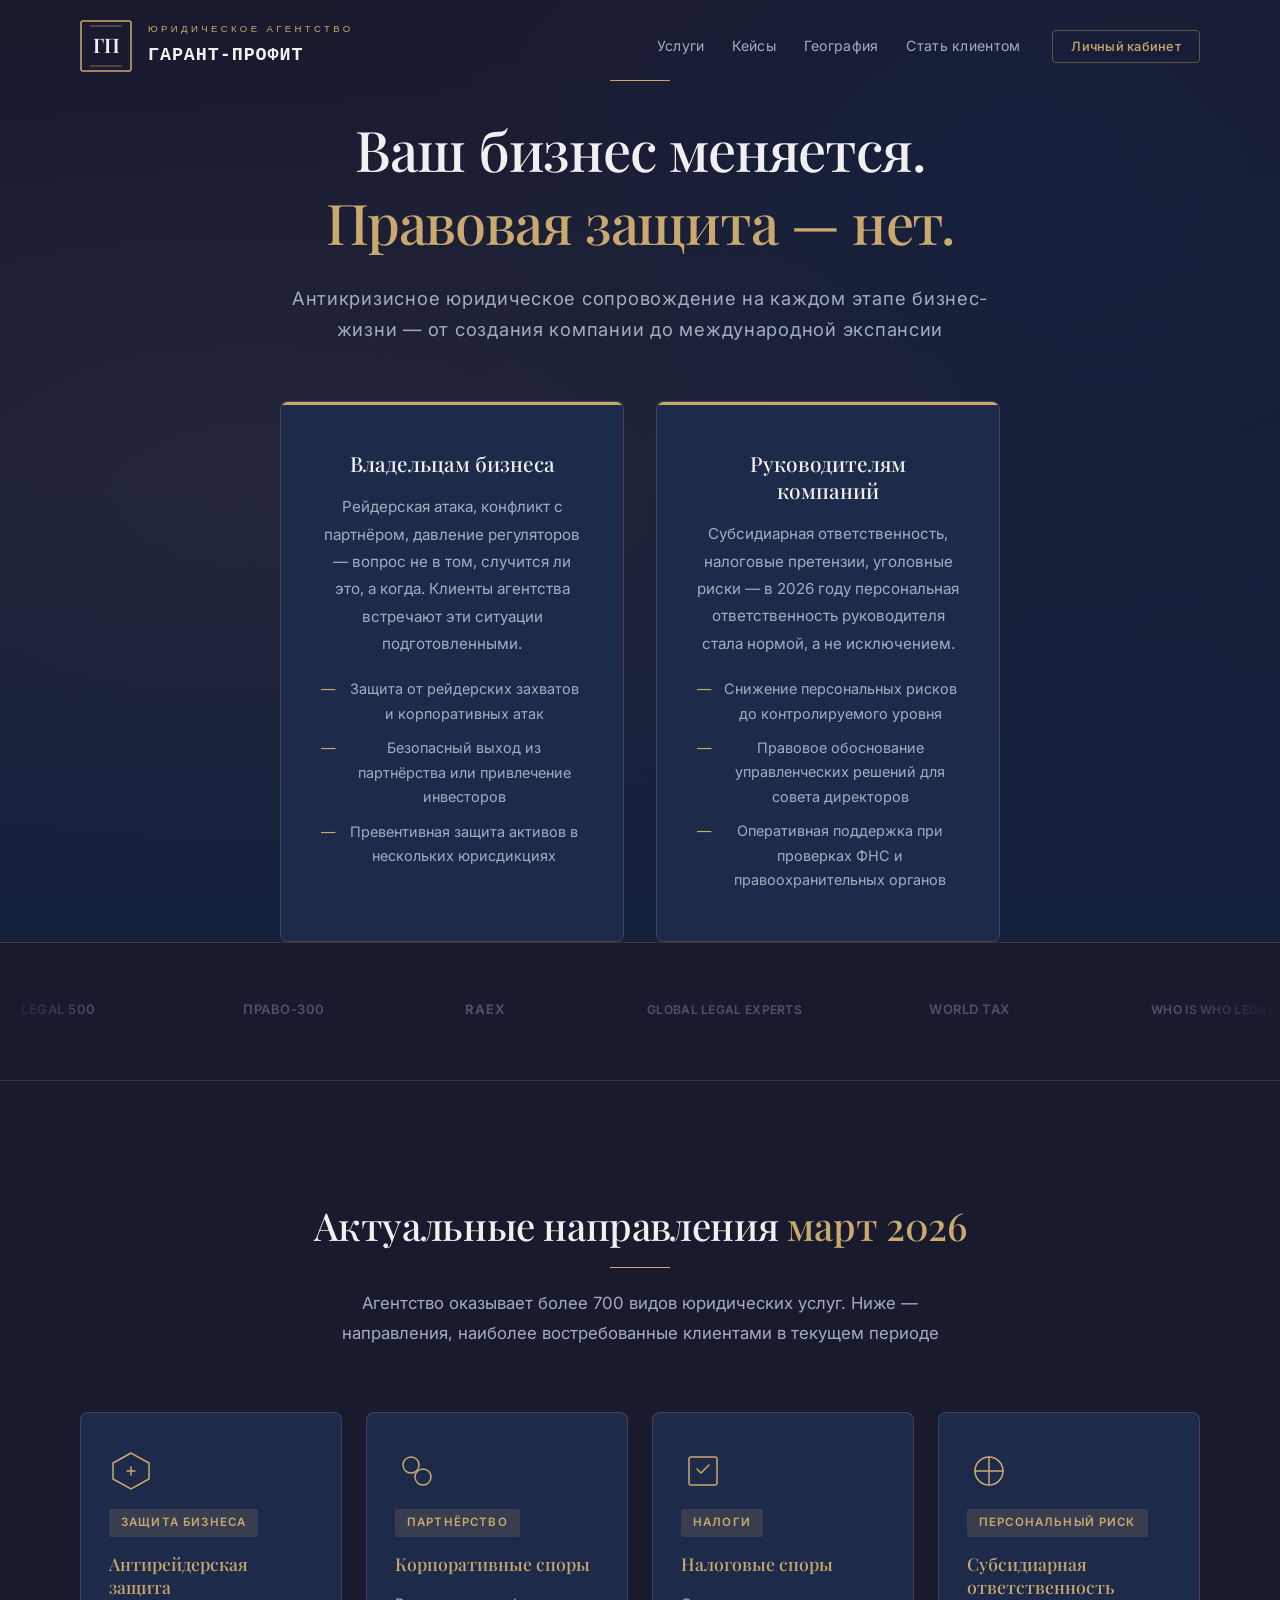
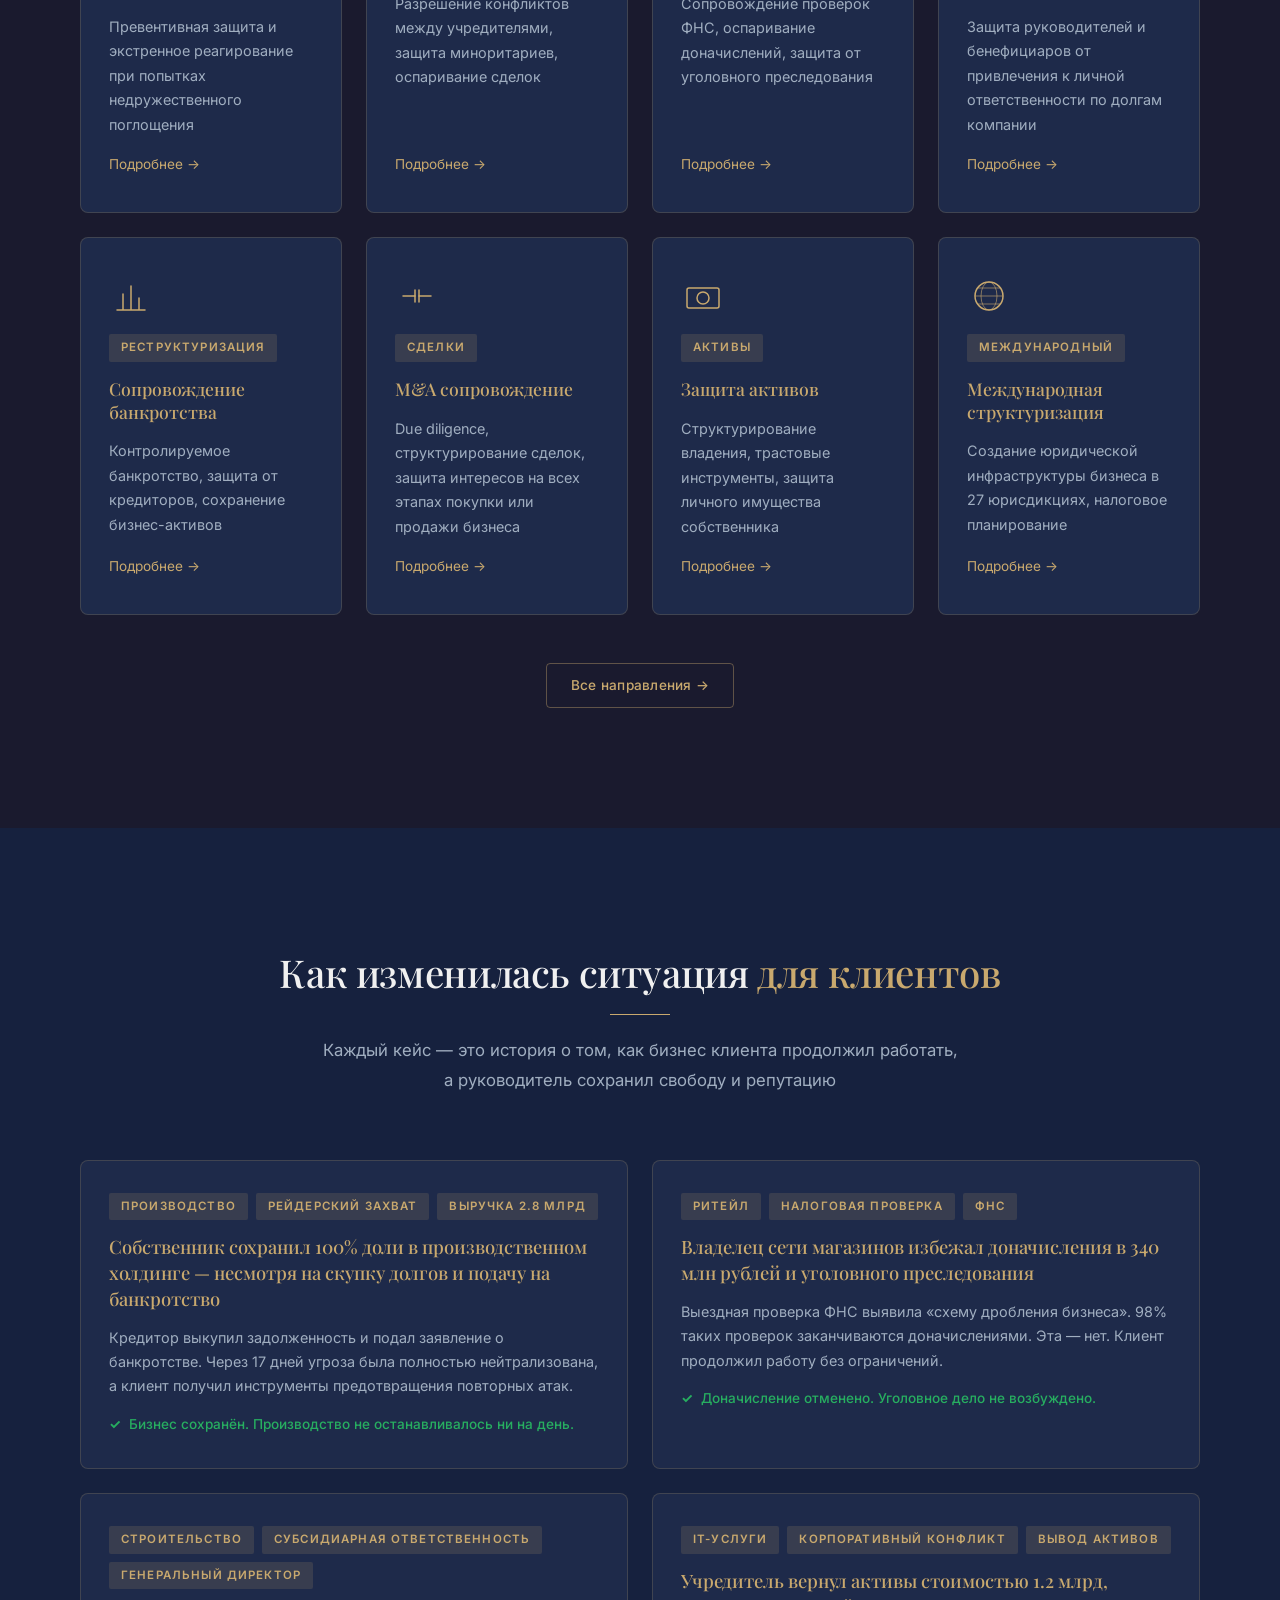
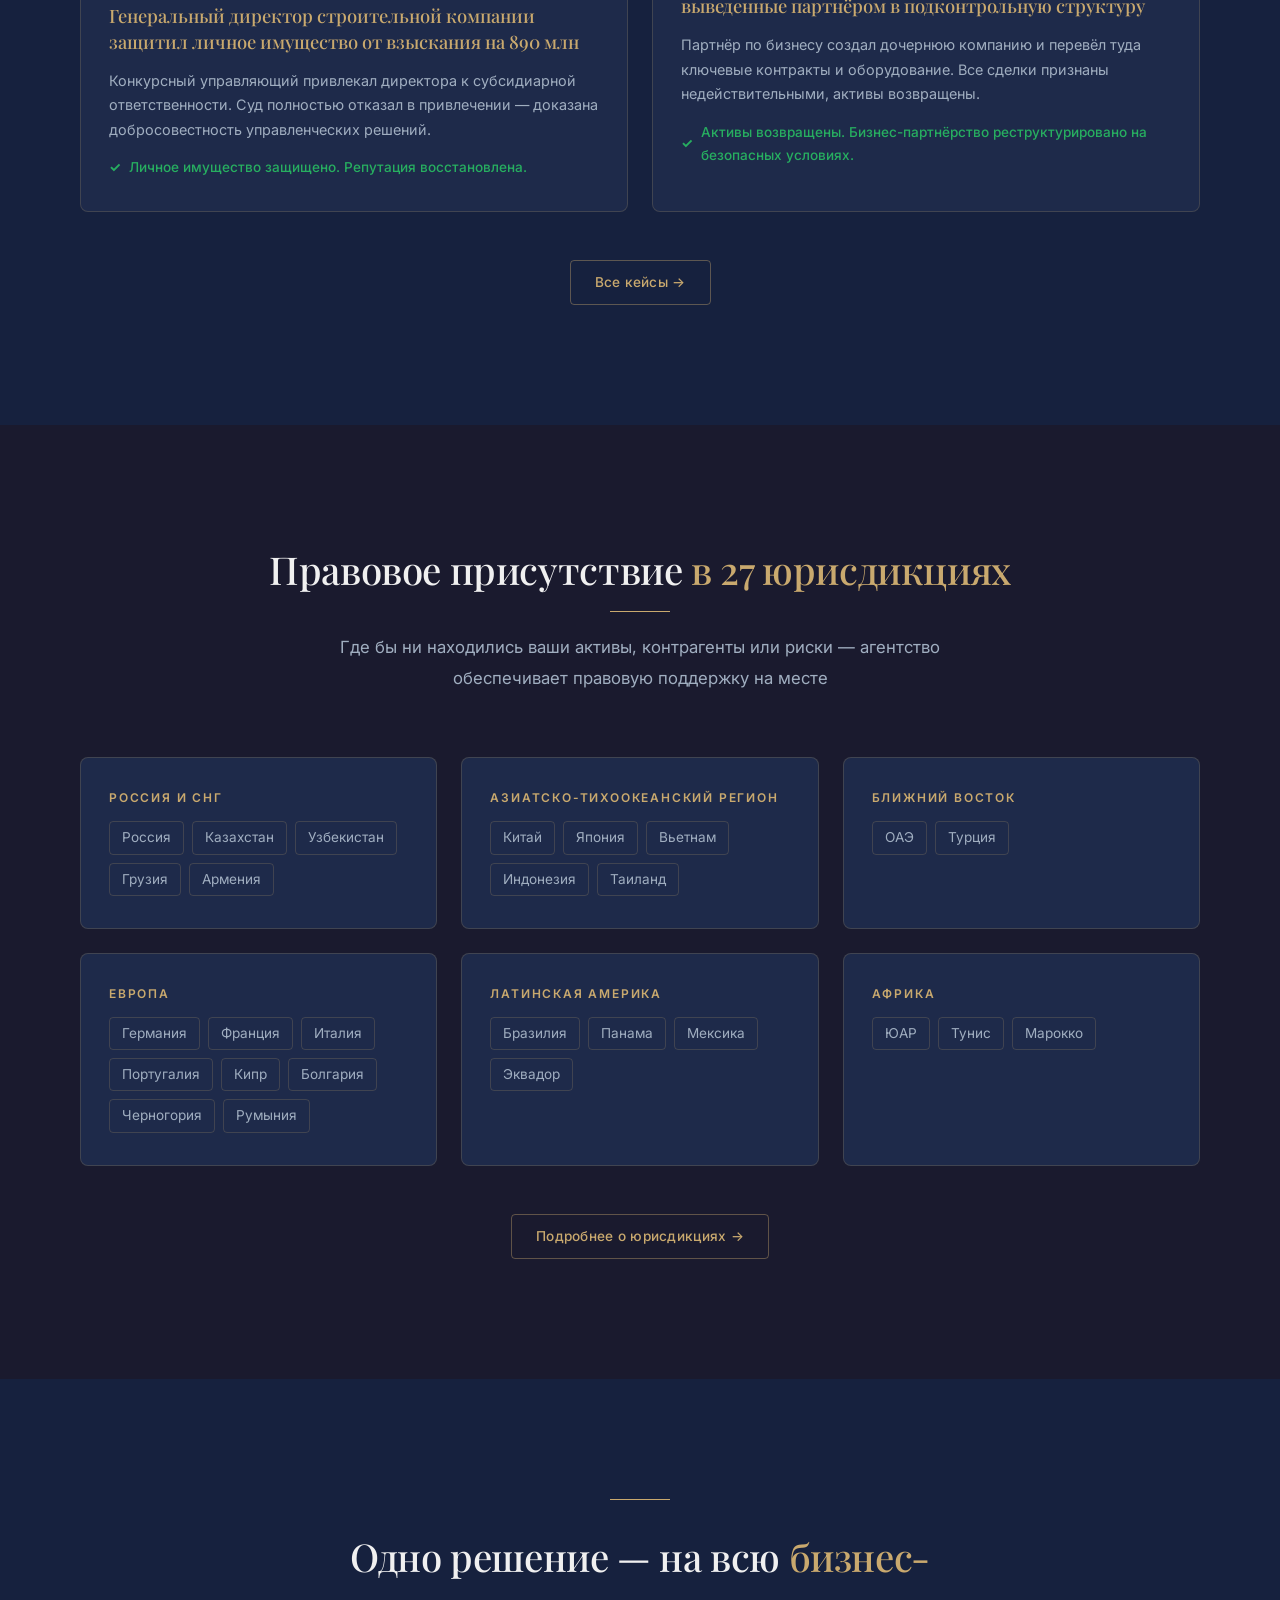
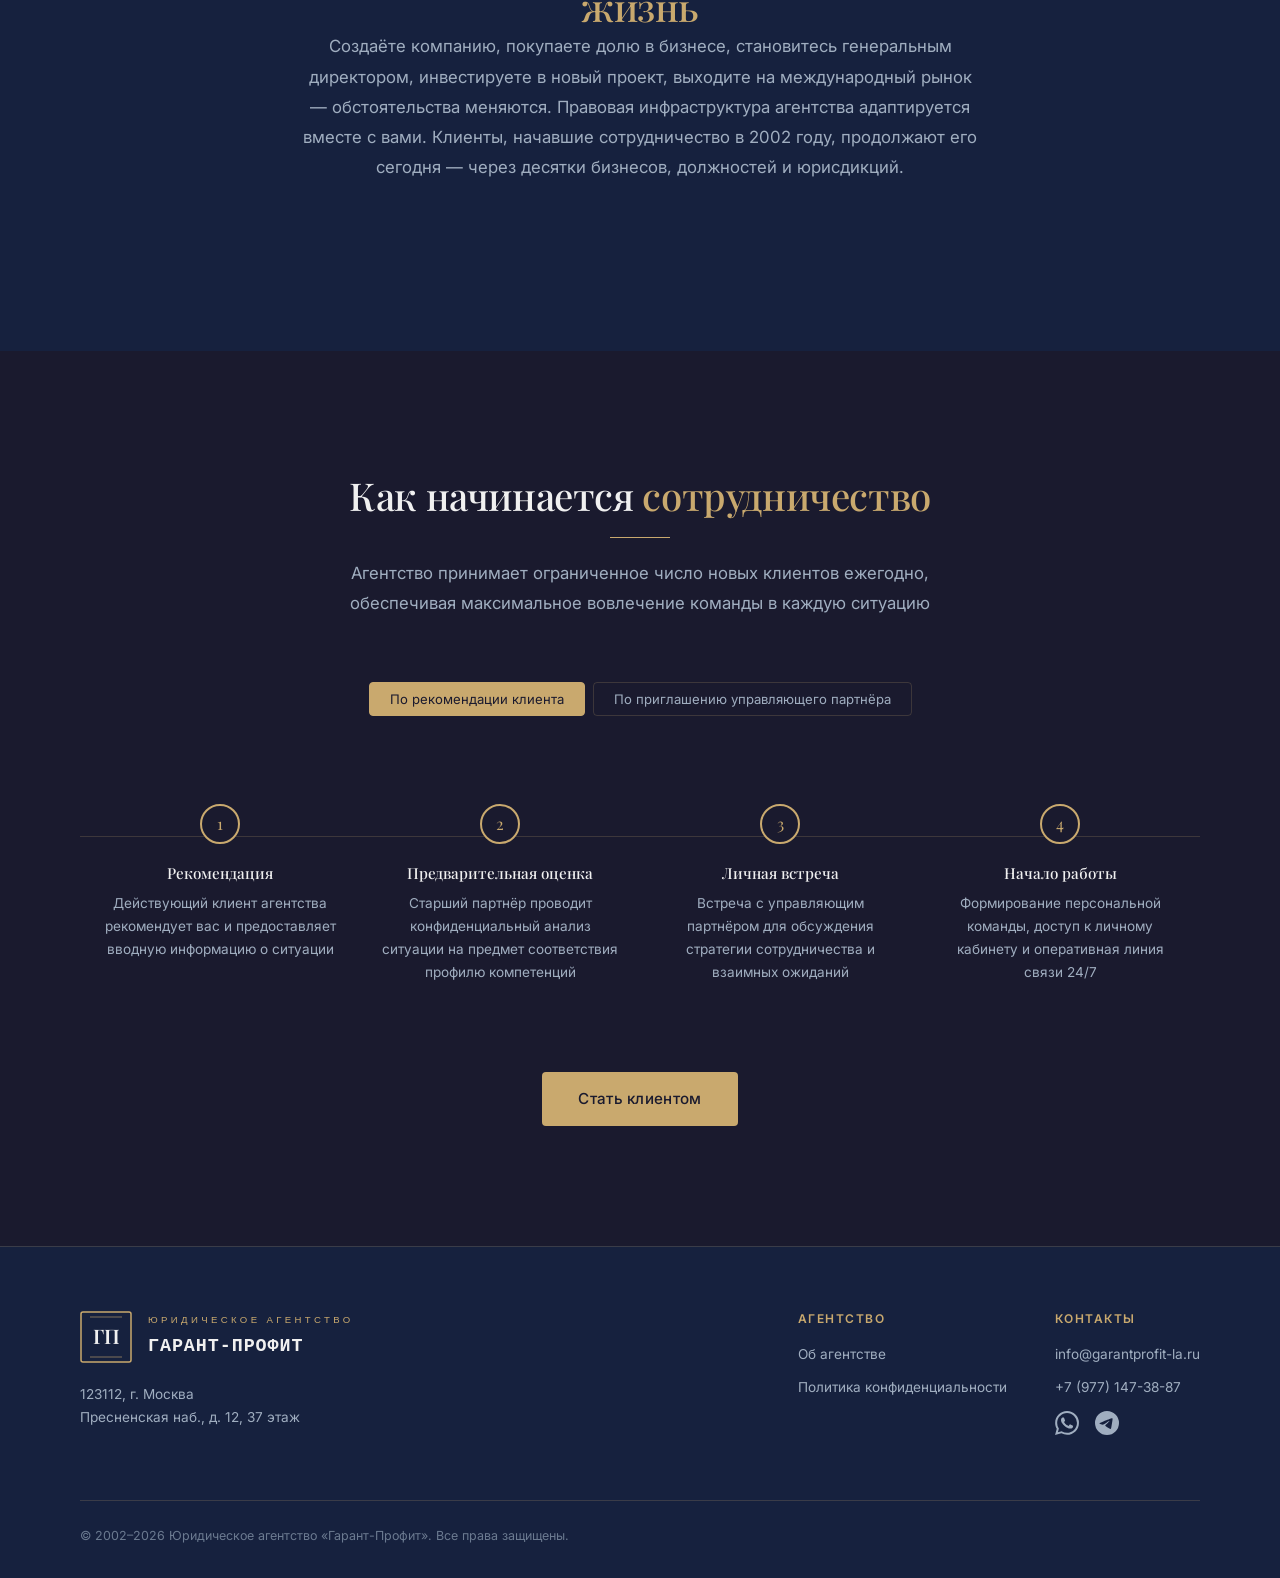
==== commit 86acb078: "feat: create Garant-Profit legal agency premium website Full multi-page static website (HTML/CSS/JS)" ====
--- a/index.html
+++ b/index.html
@@ -1,1465 +1,529 @@
 <!DOCTYPE html>
 <html lang="ru">
 <head>
-<meta charset="UTF-8">
-<meta name="viewport" content="width=device-width, initial-scale=1.0">
-<title>Экспертное заключение 1402/25RU — Гарант-Профит</title>
-<style>
-:root {
-  --navy: #0A1628;
-  --deep: #162544;
-  --steel: #2C4A6E;
-  --gold: #C8963E;
-  --gold-l: #D4AA5C;
-  --gold-p: #F0E0C0;
-  --white: #FFFFFF;
-  --off: #F5F3EF;
-  --wg: #8A8680;
-  --lg: #E8E4DF;
-  --char: #2D2B28;
-  --red: #9B2C2C;
-  --amber: #92400E;
-  --green: #276749;
-  --text: 740px;
-  --hpad: 40px;
-  --hf-pad: max(40px, calc(50vw - 460px));
-}
-
-*, *::before, *::after { box-sizing: border-box; margin: 0; padding: 0; }
-
-body {
-  font-family: 'Helvetica Neue', Helvetica, Arial, sans-serif;
-  background: var(--off);
-  color: var(--char);
-  font-size: 15px;
-  line-height: 1.65;
-  -webkit-font-smoothing: antialiased;
-}
-
-/* ── Progress bar ── */
-#progress { position: fixed; top: 0; left: 0; height: 3px; background: var(--gold); z-index: 9999; width: 0; transition: width .15s; }
-
-/* ── Header ── */
-.header {
-  background: linear-gradient(160deg, var(--navy) 0%, var(--deep) 50%, var(--steel) 100%);
-  color: var(--white);
-  padding: 48px var(--hf-pad) 0;
-  max-height: 50vh;
-  overflow: hidden;
-  position: relative;
-}
-.header::after {
-  content: '';
-  position: absolute;
-  top: 0; right: 0;
-  width: 200px; height: 200px;
-  background: radial-gradient(circle at top right, rgba(200,150,62,.08), transparent 70%);
-}
-.header-top {
-  display: flex;
-  justify-content: space-between;
-  align-items: flex-start;
-  margin-bottom: 32px;
-}
-.logo-area {
-  display: flex;
-  align-items: center;
-  gap: 18px;
-}
-.logo-text-sub {
-  font-family: 'American Typewriter', 'Courier New', serif;
-  font-size: 9px;
-  color: var(--gold-l);
-  letter-spacing: 3.5px;
-  text-transform: uppercase;
-  margin-top: 4px;
-}
-.logo-text-main {
-  font-family: 'American Typewriter', 'Courier New', serif;
-  font-size: 22px;
-  font-weight: 700;
-  color: var(--white);
-  letter-spacing: 3px;
-  text-transform: uppercase;
-  line-height: 1.15;
-  white-space: nowrap;
-}
-.conf-badge {
-  border: 1px solid var(--gold-l);
-  color: var(--gold-l);
-  font-size: 10px;
-  letter-spacing: 2px;
-  text-transform: uppercase;
-  padding: 5px 14px;
-  border-radius: 3px;
-  white-space: nowrap;
-  flex-shrink: 0;
-}
-.header-title {
-  font-size: 28px;
-  font-weight: 300;
-  letter-spacing: .5px;
-  line-height: 1.3;
-  margin-bottom: 6px;
-}
-.header-subtitle {
-  font-size: 15px;
-  color: rgba(255,255,255,.6);
-  font-weight: 300;
-  max-width: 600px;
-  margin-bottom: 28px;
-}
-.header-meta {
-  background: rgba(0,0,0,.25);
-  margin: 0 calc(-1 * var(--hf-pad));
-  padding: 14px var(--hf-pad);
-  display: flex;
-  justify-content: center;
-  gap: 32px;
-  flex-wrap: wrap;
-  font-size: 12px;
-  color: rgba(255,255,255,.55);
-}
-.header-meta strong {
-  color: var(--gold-l);
-  font-weight: 600;
-  font-size: 11px;
-  letter-spacing: 1px;
-  text-transform: uppercase;
-  display: block;
-  margin-bottom: 2px;
-}
-.header-meta span {
-  color: rgba(255,255,255,.85);
-}
-.header-meta .meta-sub {
-  display: block;
-  font-size: 11px;
-  color: rgba(255,255,255,.5);
-  margin-top: 1px;
-}
-
-/* ── Navigation ── */
-.nav {
-  position: sticky;
-  top: 0;
-  z-index: 100;
-  background: var(--white);
-  border-bottom: 1px solid var(--lg);
-  display: flex;
-  justify-content: center;
-  box-shadow: 0 2px 8px rgba(10,22,40,.04);
-}
-.nav-btn {
-  display: flex;
-  align-items: center;
-  gap: 7px;
-  padding: 14px 24px;
-  font-size: 14px;
-  font-weight: 600;
-  color: var(--steel);
-  cursor: pointer;
-  border: none;
-  background: none;
-  border-bottom: 3px solid transparent;
-  transition: all .2s;
-  white-space: nowrap;
-}
-.nav-btn:hover { color: var(--navy); background: rgba(200,150,62,.04); }
-.nav-btn.active {
-  color: var(--navy);
-  border-bottom-color: var(--gold);
-  background: rgba(200,150,62,.06);
-}
-.nav-btn svg { width: 18px; height: 18px; stroke: currentColor; fill: none; stroke-width: 1.8; stroke-linecap: round; stroke-linejoin: round; }
-
-/* ── Sections ── */
-.section { display: none; padding: 40px var(--hpad); max-width: 920px; margin: 0 auto; }
-.section.active { display: block; }
-
-/* ── Animations ── */
-@keyframes fadeUp { from { opacity: 0; transform: translateY(16px); } to { opacity: 1; transform: translateY(0); } }
-.section.active > * { animation: fadeUp .45s ease both; }
-.section.active > .a1 { animation-delay: .05s; }
-.section.active > .a2 { animation-delay: .12s; }
-.section.active > .a3 { animation-delay: .2s; }
-.section.active > .a4 { animation-delay: .28s; }
-.section.active > .a5 { animation-delay: .36s; }
-.section.active > .a6 { animation-delay: .44s; }
-
-/* ── Sub-heading ── */
-.sub-sh {
-  padding-left: 20px;
-  border-left: 3px solid var(--gold);
-  font-size: 20px;
-  font-weight: 600;
-  color: var(--navy);
-  margin: 40px 0 20px;
-  line-height: 1.3;
-}
-.sub-sh:first-child { margin-top: 0; }
-
-/* ── Cards ── */
-.cd {
-  background: var(--white);
-  border-radius: 10px;
-  border: 1px solid var(--lg);
-  box-shadow: 0 2px 8px rgba(10,22,40,.04);
-  padding: 24px;
-  margin-bottom: 20px;
-}
-.cd-r { border-left: 3px solid var(--red); }
-.cd-n { border-left: 3px solid var(--amber); }
-.cd-g { border-left: 3px solid var(--green); }
-.cd-s { border-left: 3px solid var(--steel); }
-
-/* ── CBox (dark block) ── */
-.cbox {
-  background: linear-gradient(135deg, var(--navy), var(--deep));
-  color: var(--white);
-  border-radius: 10px;
-  padding: 28px 32px;
-  margin-bottom: 20px;
-  line-height: 1.75;
-}
-.cbox .hl { color: var(--gold-l); font-weight: 600; }
-.cbox ul { list-style: none; padding: 0; }
-.cbox ul li {
-  padding: 6px 0 6px 24px;
-  position: relative;
-  color: rgba(255,255,255,.88);
-}
-.cbox ul li::before {
-  content: '✓';
-  position: absolute;
-  left: 0;
-  color: var(--gold-l);
-  font-weight: 700;
-}
-
-/* ── Decision Panel ── */
-.decision {
-  border: 2px solid var(--gold);
-  border-radius: 12px;
-  box-shadow: 0 4px 20px rgba(200,150,62,.12);
-  display: grid;
-  grid-template-columns: repeat(4, 1fr);
-  overflow: hidden;
-  margin-bottom: 24px;
-}
-.decision-cell {
-  padding: 20px 16px;
-  text-align: center;
-  border-right: 1px solid var(--lg);
-}
-.decision-cell:last-child { border-right: none; }
-.decision-label {
-  font-size: 11px;
-  color: var(--wg);
-  text-transform: uppercase;
-  letter-spacing: 1px;
-  margin-bottom: 8px;
-  font-weight: 600;
-}
-.decision-value {
-  font-size: 26px;
-  font-weight: 700;
-  color: var(--navy);
-  line-height: 1.2;
-}
-.decision-value.red { color: var(--red); }
-.decision-value.green { color: var(--green); }
-.decision-value.amber { color: var(--amber); }
-.decision-sub {
-  font-size: 12px;
-  color: var(--wg);
-  margin-top: 4px;
-}
-
-/* ── Risk Summary ── */
-.risk-summary { background: var(--white); border-radius: 10px; border: 1px solid var(--lg); padding: 20px 24px; margin-bottom: 20px; }
-.rs-item {
-  display: flex;
-  align-items: center;
-  justify-content: space-between;
-  padding: 10px 0;
-  border-bottom: 1px solid var(--lg);
-  font-size: 14px;
-}
-.rs-item:last-child { border-bottom: none; }
-.rs-dot {
-  width: 10px;
-  height: 10px;
-  border-radius: 50%;
-  display: inline-block;
-  margin-right: 12px;
-  flex-shrink: 0;
-}
-.rs-dot.high { background: var(--red); }
-.rs-dot.med { background: var(--amber); }
-.rs-dot.mgd { background: var(--steel); }
-.rs-level {
-  font-size: 11px;
-  font-weight: 600;
-  text-transform: uppercase;
-  letter-spacing: .5px;
-  flex-shrink: 0;
-  padding: 3px 10px;
-  border-radius: 4px;
-}
-.rs-level.high { color: var(--red); background: rgba(155,44,44,.08); }
-.rs-level.med { color: var(--amber); background: rgba(146,64,14,.08); }
-.rs-level.mgd { color: var(--steel); background: rgba(44,74,110,.08); }
-
-/* ── Key Point ── */
-.key-point {
-  border-left: 2px solid var(--gold-p);
-  padding-left: 16px;
-  margin-bottom: 24px;
-  max-width: var(--text);
-}
-
-/* ── Body text ── */
-p.body { max-width: var(--text); margin-bottom: 14px; }
-
-/* ── Timeline ── */
-.tl { position: relative; padding-left: 36px; margin-bottom: 24px; }
-.tl::before {
-  content: '';
-  position: absolute;
-  left: 12px;
-  top: 8px;
-  bottom: 8px;
-  width: 2px;
-  background: linear-gradient(var(--gold), var(--lg));
-}
-.tl-item {
-  position: relative;
-  padding: 10px 0 18px;
-}
-.tl-item::before {
-  content: '';
-  position: absolute;
-  left: -30px;
-  top: 14px;
-  width: 12px;
-  height: 12px;
-  border-radius: 50%;
-  border: 2px solid var(--gold);
-  background: var(--white);
-}
-.tl-item.neg::before { border-color: var(--red); background: rgba(155,44,44,.12); }
-.tl-item.warn::before { border-color: var(--amber); background: rgba(146,64,14,.12); }
-.tl-item.key::before { border-color: var(--gold); background: rgba(200,150,62,.2); }
-.tl-item.info::before { border-color: var(--steel); background: rgba(44,74,110,.1); }
-.tl-date { font-size: 12px; font-weight: 600; color: var(--steel); margin-bottom: 3px; }
-.tl-text { font-size: 14px; color: var(--char); max-width: var(--text); }
-.tl-impact {
-  display: inline-block;
-  font-size: 10px;
-  font-weight: 600;
-  text-transform: uppercase;
-  letter-spacing: .5px;
-  padding: 2px 8px;
-  border-radius: 3px;
-  margin-top: 5px;
-}
-.tl-impact.neg { color: var(--red); background: rgba(155,44,44,.08); }
-.tl-impact.warn { color: var(--amber); background: rgba(146,64,14,.08); }
-.tl-impact.info { color: var(--steel); background: rgba(44,74,110,.08); }
-
-/* ── KEV (Key Evidence) ── */
-.kev {
-  background: linear-gradient(135deg, var(--navy), var(--deep));
-  border-radius: 10px;
-  padding: 28px 32px;
-  color: var(--white);
-  margin-bottom: 20px;
-  border-left: 4px solid var(--gold);
-}
-.kev-title {
-  font-size: 16px;
-  font-weight: 600;
-  margin-bottom: 12px;
-  color: var(--gold-l);
-}
-
-/* ── Argument Map ── */
-.arg-map {
-  display: flex;
-  flex-direction: column;
-  align-items: center;
-  gap: 0;
-  margin-bottom: 28px;
-}
-.arg-node {
-  width: 100%;
-  max-width: 540px;
-  padding: 20px 24px;
-  border-radius: 10px;
-  text-align: center;
-  font-size: 14px;
-  line-height: 1.5;
-}
-.arg-node.law {
-  background: var(--navy);
-  color: var(--white);
-}
-.arg-node.fact {
-  background: var(--white);
-  border: 2px solid var(--red);
-  color: var(--char);
-}
-.arg-node.result {
-  background: var(--white);
-  border: 2px solid var(--green);
-  color: var(--char);
-}
-.arg-node-label {
-  font-size: 10px;
-  text-transform: uppercase;
-  letter-spacing: 1.5px;
-  font-weight: 600;
-  margin-bottom: 6px;
-  opacity: .65;
-}
-.arg-arrow {
-  font-size: 24px;
-  color: var(--gold);
-  padding: 6px 0;
-}
-
-/* ── Article items ── */
-.ai-grid {
-  display: grid;
-  grid-template-columns: 1fr 1fr;
-  gap: 16px;
-  margin-bottom: 24px;
-}
-.ai {
-  background: var(--white);
-  border: 1px solid var(--lg);
-  border-radius: 8px;
-  padding: 18px 20px;
-}
-.ai-code {
-  font-size: 11px;
-  font-weight: 600;
-  color: var(--gold);
-  text-transform: uppercase;
-  letter-spacing: 1px;
-  margin-bottom: 4px;
-}
-.ai-name { font-size: 14px; font-weight: 600; color: var(--navy); margin-bottom: 6px; }
-.ai-desc { font-size: 13px; color: var(--wg); line-height: 1.5; }
-
-/* ── Tags ── */
-.tags { display: flex; flex-wrap: wrap; gap: 8px; margin-bottom: 16px; }
-.tag {
-  font-size: 12px;
-  font-weight: 600;
-  padding: 4px 12px;
-  border-radius: 5px;
-  letter-spacing: .3px;
-}
-.tag-r { color: var(--red); background: rgba(155,44,44,.08); border: 1px solid rgba(155,44,44,.15); }
-.tag-n { color: var(--steel); background: rgba(44,74,110,.06); border: 1px solid rgba(44,74,110,.12); }
-
-/* ── Note ── */
-.note {
-  background: rgba(240,224,192,.3);
-  border-left: 3px solid var(--gold);
-  border-radius: 0 8px 8px 0;
-  padding: 16px 20px;
-  font-size: 13px;
-  color: var(--char);
-  margin-bottom: 20px;
-  max-width: var(--text);
-}
-
-/* ── Risk Cards ── */
-.risk-card {
-  background: var(--white);
-  border: 1px solid var(--lg);
-  border-radius: 10px;
-  margin-bottom: 16px;
-  overflow: hidden;
-}
-.risk-card-head {
-  display: flex;
-  justify-content: space-between;
-  align-items: center;
-  padding: 14px 20px;
-  border-bottom: 1px solid var(--lg);
-}
-.risk-card-head h4 { font-size: 14px; font-weight: 600; color: var(--navy); }
-.risk-card-body {
-  display: grid;
-  grid-template-columns: 1fr 1fr;
-  gap: 0;
-}
-.risk-card-col {
-  padding: 14px 20px;
-  font-size: 13px;
-  line-height: 1.55;
-}
-.risk-card-col:first-child { border-right: 1px solid var(--lg); }
-.risk-card-col-label {
-  font-size: 10px;
-  text-transform: uppercase;
-  letter-spacing: 1px;
-  color: var(--wg);
-  font-weight: 600;
-  margin-bottom: 6px;
-}
-.rc-high { border-left: 4px solid var(--red); }
-.rc-med { border-left: 4px solid var(--amber); }
-.rc-mgd { border-left: 4px solid var(--steel); }
-
-/* ── Badges ── */
-.bdg {
-  display: inline-block;
-  font-size: 10px;
-  font-weight: 700;
-  text-transform: uppercase;
-  letter-spacing: .5px;
-  padding: 3px 10px;
-  border-radius: 4px;
-}
-.bdg-h { color: var(--red); background: rgba(155,44,44,.1); }
-.bdg-s { color: var(--amber); background: rgba(146,64,14,.1); }
-.bdg-m { color: var(--steel); background: rgba(44,74,110,.1); }
-.bdg-l { color: var(--green); background: rgba(39,103,73,.1); }
-
-/* ── Outcome Bar ── */
-.outcome-bar-wrap { margin-bottom: 28px; }
-.outcome-bar {
-  height: 28px;
-  border-radius: 14px;
-  background: linear-gradient(90deg, var(--red) 0%, var(--amber) 40%, #b8860b 60%, var(--green) 100%);
-  position: relative;
-  margin-bottom: 8px;
-}
-.outcome-labels {
-  display: flex;
-  justify-content: space-between;
-  font-size: 11px;
-  color: var(--wg);
-}
-
-/* ── Strategy Cards ── */
-.sc {
-  background: var(--white);
-  border: 1px solid var(--lg);
-  border-radius: 10px;
-  padding: 24px;
-  margin-bottom: 16px;
-  position: relative;
-  overflow: hidden;
-}
-.sc.feat {
-  border: 2px solid var(--gold);
-  box-shadow: 0 4px 24px rgba(200,150,62,.15);
-}
-.sc-letter {
-  position: absolute;
-  top: -8px;
-  right: 12px;
-  font-size: 80px;
-  font-weight: 800;
-  color: var(--navy);
-  opacity: .05;
-  line-height: 1;
-}
-.sc-head {
-  display: flex;
-  justify-content: space-between;
-  align-items: center;
-  margin-bottom: 14px;
-}
-.sc-title { font-size: 16px; font-weight: 700; color: var(--navy); }
-.sc-prob { font-size: 20px; font-weight: 700; }
-.sc-prob.green { color: var(--green); }
-.sc-prob.amber { color: var(--amber); }
-.pbar { height: 6px; background: var(--lg); border-radius: 3px; margin-bottom: 16px; overflow: hidden; }
-.pfill { height: 100%; border-radius: 3px; }
-.pfill.green { background: var(--green); }
-.pfill.amber { background: var(--amber); }
-
-.sdg {
-  display: grid;
-  grid-template-columns: 1fr 1fr 1fr;
-  gap: 16px;
-}
-.sdg-col-label {
-  font-size: 10px;
-  font-weight: 600;
-  text-transform: uppercase;
-  letter-spacing: 1px;
-  color: var(--wg);
-  margin-bottom: 6px;
-}
-.sdg-col { font-size: 13px; line-height: 1.55; }
-
-/* ── Steps ── */
-.stp {
-  background: var(--white);
-  border: 1px solid var(--lg);
-  border-radius: 10px;
-  padding: 20px 24px 20px 80px;
-  margin-bottom: 12px;
-  position: relative;
-  min-height: 80px;
-}
-.stp-num {
-  position: absolute;
-  left: 16px;
-  top: 12px;
-  font-size: 42px;
-  font-weight: 800;
-  color: var(--gold);
-  opacity: .4;
-  line-height: 1;
-}
-.stp-title { font-size: 15px; font-weight: 600; color: var(--navy); margin-bottom: 4px; }
-.stp-desc { font-size: 13px; color: var(--wg); line-height: 1.55; }
-
-/* ── Evidence table ── */
-.ev-table {
-  width: 100%;
-  border-collapse: collapse;
-  margin-bottom: 24px;
-}
-.ev-table th {
-  text-align: left;
-  font-size: 11px;
-  text-transform: uppercase;
-  letter-spacing: 1px;
-  color: var(--wg);
-  font-weight: 600;
-  padding: 10px 16px;
-  border-bottom: 2px solid var(--lg);
-}
-.ev-table td {
-  padding: 12px 16px;
-  border-bottom: 1px solid var(--lg);
-  font-size: 14px;
-  vertical-align: top;
-}
-.ev-table tr:last-child td { border-bottom: none; }
-
-/* ── Footer ── */
-.footer {
-  background: var(--navy);
-  padding: 20px var(--hf-pad) 24px;
-  display: flex;
-  justify-content: space-between;
-  align-items: center;
-  font-size: 12px;
-  color: rgba(255,255,255,.5);
-  flex-wrap: wrap;
-  gap: 12px;
-}
-.footer-left {
-  font-size: 12px;
-  color: rgba(255,255,255,.5);
-  line-height: 1.6;
-}
-.footer-left a {
-  color: var(--gold-l);
-  text-decoration: none;
-  font-size: 11px;
-}
-.footer-left a:hover { text-decoration: underline; }
-.footer-right {
-  display: flex;
-  align-items: center;
-  gap: 14px;
-}
-.footer-curator {
-  text-align: right;
-  line-height: 1.5;
-}
-.footer-curator-label {
-  font-size: 11px;
-  color: rgba(255,255,255,.45);
-  letter-spacing: .5px;
-}
-.footer-curator-name {
-  font-size: 13px;
-  color: rgba(255,255,255,.7);
-  font-weight: 600;
-}
-.footer-icon {
-  display: inline-flex;
-  align-items: center;
-  justify-content: center;
-  width: 32px;
-  height: 32px;
-  border-radius: 50%;
-  border: 1px solid rgba(255,255,255,.2);
-  transition: all .2s;
-  text-decoration: none;
-}
-.footer-icon:hover {
-  border-color: var(--gold-l);
-  background: rgba(200,150,62,.12);
-}
-.footer-icon svg {
-  width: 16px;
-  height: 16px;
-  fill: none;
-  stroke: rgba(255,255,255,.6);
-  stroke-width: 1.8;
-  stroke-linecap: round;
-  stroke-linejoin: round;
-}
-.footer-icon:hover svg { stroke: var(--gold-l); }
-.footer-icon.tg svg { stroke: none; fill: rgba(255,255,255,.6); }
-.footer-icon.tg:hover svg { fill: var(--gold-l); }
-
-/* ── Mobile ── */
-@media (max-width: 768px) {
-  :root { --hpad: 24px; --hf-pad: 24px; }
-  .header { padding: 32px var(--hf-pad) 0; max-height: 70vh; }
-  .header-meta { margin: 0 calc(-1 * var(--hf-pad)); padding: 14px var(--hf-pad); gap: 16px; }
-  .header-top { flex-direction: column; gap: 16px; }
-  .header-title { font-size: 22px; }
-  .decision { grid-template-columns: 1fr 1fr; }
-  .nav {
-    position: fixed;
-    bottom: 0;
-    top: auto;
-    z-index: 200;
-    border-top: 1px solid var(--lg);
-    border-bottom: none;
-    width: 100%;
-    left: 0;
-    right: 0;
-  }
-  .nav-btn {
-    flex-direction: column;
-    padding: 8px 4px;
-    font-size: 10px;
-    gap: 3px;
-    flex: 1;
-    border-bottom: none;
-    border-top: 3px solid transparent;
-    min-width: 0;
-  }
-  .nav-btn.active { border-top-color: var(--gold); border-bottom-color: transparent; }
-  .section { padding: 24px var(--hpad); padding-bottom: 100px; }
-  .ai-grid { grid-template-columns: 1fr; }
-  .sdg { grid-template-columns: 1fr; }
-  .risk-card-body { grid-template-columns: 1fr; }
-  .risk-card-col:first-child { border-right: none; border-bottom: 1px solid var(--lg); }
-  .footer { padding: 20px var(--hf-pad) 90px; }
-  .arg-node { max-width: 100%; }
-}
-
-/* ── Print ── */
-@media print {
-  .nav, #progress { display: none !important; }
-  .section { display: block !important; padding: 20px 0; }
-  .cbox, .kev { -webkit-print-color-adjust: exact; print-color-adjust: exact; }
-  body { background: white; }
-  .header { max-height: none; }
-}
-</style>
+  <meta charset="UTF-8">
+  <meta name="viewport" content="width=device-width, initial-scale=1.0">
+  <title>Гарант-Профит — Юридическое агентство антикризисных решений</title>
+  <meta name="description" content="Юридическое агентство Гарант-Профит. 24 года антикризисной правовой поддержки бизнеса в 27 юрисдикциях мира.">
+  <link rel="stylesheet" href="css/styles.css">
+  <link rel="preconnect" href="https://fonts.googleapis.com">
+  <link rel="preconnect" href="https://fonts.gstatic.com" crossorigin>
+  <link href="https://fonts.googleapis.com/css2?family=Playfair+Display:wght@400;500;600;700&family=Inter:wght@300;400;500;600&display=swap" rel="stylesheet">
 </head>
 <body>
 
-<div id="progress"></div>
-
-<!-- ════════════ HEADER ════════════ -->
-<div class="header">
-  <div class="header-top">
-    <div class="logo-area">
-      <svg width="56" height="56" viewBox="0 0 100 100" fill="none" xmlns="http://www.w3.org/2000/svg">
-        <rect x="2" y="2" width="96" height="96" rx="6" fill="none" stroke="rgba(255,255,255,.2)" stroke-width="1.5"/>
-        <rect x="16" y="14" width="68" height="1.5" rx=".75" fill="#C8963E" opacity=".8"/>
-        <text x="30" y="64" text-anchor="middle" font-family="Georgia,serif" font-size="46" font-weight="700" fill="white">Г</text>
-        <rect x="49.5" y="28" width="1" height="48" rx=".5" fill="#C8963E" opacity=".6"/>
-        <text x="70" y="64" text-anchor="middle" font-family="Georgia,serif" font-size="46" font-weight="700" fill="white">П</text>
-        <rect x="16" y="84.5" width="68" height="1.5" rx=".75" fill="#C8963E" opacity=".8"/>
-      </svg>
-      <div>
-        <div class="logo-text-sub">Юридическое агентство</div>
-        <div class="logo-text-main">Гарант-Профит</div>
-      </div>
-    </div>
-    <div class="conf-badge">Конфиденциально</div>
+  <!-- ============ HEADER ============ -->
+  <header class="header">
+    <div class="header-inner">
+      <a href="index.html" class="logo">
+        <svg class="logo-mark" viewBox="0 0 52 52" fill="none" xmlns="http://www.w3.org/2000/svg">
+          <rect x="1" y="1" width="50" height="50" rx="2" stroke="#c9a96e" stroke-width="1.5" fill="none"/>
+          <line x1="10" y1="6" x2="42" y2="6" stroke="#c9a96e" stroke-width="1" opacity="0.6"/>
+          <line x1="10" y1="46" x2="42" y2="46" stroke="#c9a96e" stroke-width="1" opacity="0.6"/>
+          <text x="26" y="33" text-anchor="middle" font-family="'Playfair Display', Georgia, serif" font-size="20" font-weight="600" fill="#f0f0f0">ГП</text>
+        </svg>
+        <div class="logo-text">
+          <span class="logo-text-top">Юридическое агентство</span>
+          <span class="logo-text-bottom">Гарант-Профит</span>
+        </div>
+      </a>
+      <nav class="nav">
+        <div class="nav-links">
+          <a href="services.html" class="nav-link">Услуги</a>
+          <a href="cases.html" class="nav-link">Кейсы</a>
+          <a href="jurisdictions.html" class="nav-link">География</a>
+          <a href="admission.html" class="nav-link">Стать клиентом</a>
+        </div>
+        <button class="btn btn-outline btn-sm" data-modal>Личный кабинет</button>
+        <button class="burger" aria-label="Меню">
+          <span></span><span></span><span></span>
+        </button>
+      </nav>
+    </div>
+  </header>
+
+  <!-- ============ LOGIN MODAL ============ -->
+  <div class="modal-overlay">
+    <div class="modal">
+      <button class="modal-close">&times;</button>
+      <div class="modal-logo">
+        <svg width="48" height="48" viewBox="0 0 52 52" fill="none" xmlns="http://www.w3.org/2000/svg">
+          <rect x="1" y="1" width="50" height="50" rx="2" stroke="#c9a96e" stroke-width="1.5" fill="none"/>
+          <line x1="10" y1="6" x2="42" y2="6" stroke="#c9a96e" stroke-width="1" opacity="0.6"/>
+          <line x1="10" y1="46" x2="42" y2="46" stroke="#c9a96e" stroke-width="1" opacity="0.6"/>
+          <text x="26" y="33" text-anchor="middle" font-family="'Playfair Display', Georgia, serif" font-size="20" font-weight="600" fill="#f0f0f0">ГП</text>
+        </svg>
+      </div>
+      <h3>Личный кабинет</h3>
+      <p class="modal-sub">Доступ для действующих клиентов агентства</p>
+      <form>
+        <div class="form-group">
+          <label class="form-label">Email</label>
+          <input type="email" class="form-input" placeholder="client@company.ru">
+        </div>
+        <div class="form-group">
+          <label class="form-label">Пароль</label>
+          <input type="password" class="form-input" placeholder="••••••••">
+          <a href="#" class="form-link">Забыли пароль?</a>
+        </div>
+        <button type="submit" class="btn btn-gold form-btn">Войти</button>
+      </form>
+    </div>
   </div>
-  <div class="header-title">Экспертное заключение</div>
-  <div class="header-subtitle">по делу о принудительной ликвидации брокерских позиций без предварительного направления Margin Call</div>
-  <div class="header-meta">
-    <div><strong>Клиент</strong><span>Концедалов С.И.</span></div>
-    <div>
-      <strong>Эксперт</strong>
-      <span>к.ю.н. Арутюнян Р.К.</span>
-      <span class="meta-sub">эксперт по законодательству РА</span>
-    </div>
-    <div><strong>Дата</strong><span>19 марта 2026</span></div>
-    <div><strong>Заключение</strong><span>1402/25RU</span></div>
+
+
+  <!-- ============ HERO ============ -->
+  <section class="hero">
+    <div class="hero-content">
+      <div class="gold-line"></div>
+      <h1>Ваш бизнес меняется.<br><span class="gold-text">Правовая защита — нет.</span></h1>
+      <p class="hero-sub">Антикризисное юридическое сопровождение на каждом этапе бизнес-жизни — от создания компании до международной экспансии</p>
+
+      <div class="audience-grid" style="margin-top: 56px;">
+        <div class="audience-card fade-in">
+          <h3>Владельцам бизнеса</h3>
+          <p>Рейдерская атака, конфликт с партнёром, давление регуляторов — вопрос не в том, случится ли это, а когда. Клиенты агентства встречают эти ситуации подготовленными.</p>
+          <div class="pain-list">
+            <div class="pain-item">Защита от рейдерских захватов и корпоративных атак</div>
+            <div class="pain-item">Безопасный выход из партнёрства или привлечение инвесторов</div>
+            <div class="pain-item">Превентивная защита активов в нескольких юрисдикциях</div>
+          </div>
+        </div>
+        <div class="audience-card fade-in">
+          <h3>Руководителям компаний</h3>
+          <p>Субсидиарная ответственность, налоговые претензии, уголовные риски — в 2026 году персональная ответственность руководителя стала нормой, а не исключением.</p>
+          <div class="pain-list">
+            <div class="pain-item">Снижение персональных рисков до контролируемого уровня</div>
+            <div class="pain-item">Правовое обоснование управленческих решений для совета директоров</div>
+            <div class="pain-item">Оперативная поддержка при проверках ФНС и правоохранительных органов</div>
+          </div>
+        </div>
+      </div>
+    </div>
+  </section>
+
+  <!-- ============ RATINGS CAROUSEL ============ -->
+  <div class="ratings-bar">
+    <div class="ratings-track">
+      <div class="rating-item">
+        <svg width="120" height="32" viewBox="0 0 120 32"><text x="0" y="22" font-family="'Inter', sans-serif" font-size="13" font-weight="600" fill="#6b7a90" letter-spacing="0.5">LEGAL 500</text></svg>
+      </div>
+      <div class="rating-item">
+        <svg width="120" height="32" viewBox="0 0 120 32"><text x="0" y="22" font-family="'Inter', sans-serif" font-size="13" font-weight="600" fill="#6b7a90" letter-spacing="0.5">ПРАВО-300</text></svg>
+      </div>
+      <div class="rating-item">
+        <svg width="80" height="32" viewBox="0 0 80 32"><text x="0" y="22" font-family="'Inter', sans-serif" font-size="13" font-weight="700" fill="#6b7a90" letter-spacing="1">RAEX</text></svg>
+      </div>
+      <div class="rating-item">
+        <svg width="180" height="32" viewBox="0 0 180 32"><text x="0" y="22" font-family="'Inter', sans-serif" font-size="12" font-weight="600" fill="#6b7a90" letter-spacing="0.3">GLOBAL LEGAL EXPERTS</text></svg>
+      </div>
+      <div class="rating-item">
+        <svg width="120" height="32" viewBox="0 0 120 32"><text x="0" y="22" font-family="'Inter', sans-serif" font-size="13" font-weight="600" fill="#6b7a90" letter-spacing="0.5">WORLD TAX</text></svg>
+      </div>
+      <div class="rating-item">
+        <svg width="160" height="32" viewBox="0 0 160 32"><text x="0" y="22" font-family="'Inter', sans-serif" font-size="12" font-weight="600" fill="#6b7a90" letter-spacing="0.3">WHO IS WHO LEGAL</text></svg>
+      </div>
+      <div class="rating-item">
+        <svg width="140" height="32" viewBox="0 0 140 32"><text x="0" y="22" font-family="'Inter', sans-serif" font-size="13" font-weight="600" fill="#6b7a90" letter-spacing="0.3">BEST LAWYERS</text></svg>
+      </div>
+      <div class="rating-item">
+        <svg width="140" height="32" viewBox="0 0 140 32"><text x="0" y="22" font-family="'Inter', sans-serif" font-size="13" font-weight="600" fill="#6b7a90" letter-spacing="0.3">КОММЕРСАНТЪ</text></svg>
+      </div>
+      <div class="rating-item">
+        <svg width="100" height="32" viewBox="0 0 100 32"><text x="0" y="22" font-family="'Inter', sans-serif" font-size="13" font-weight="700" fill="#6b7a90" letter-spacing="0.5">FORBES</text></svg>
+      </div>
+      <div class="rating-item">
+        <svg width="200" height="32" viewBox="0 0 200 32"><text x="0" y="22" font-family="'Inter', sans-serif" font-size="12" font-weight="600" fill="#6b7a90" letter-spacing="0.3">WHITE SQUARE JOURNAL</text></svg>
+      </div>
+    </div>
   </div>
-</div>
-
-<!-- ════════════ NAVIGATION ════════════ -->
-<nav class="nav" id="nav">
-  <button class="nav-btn active" data-tab="summary">
-    <svg viewBox="0 0 24 24"><circle cx="12" cy="12" r="10"/><path d="M8 12l2.5 2.5L16 9"/></svg>
-    Итог
-  </button>
-  <button class="nav-btn" data-tab="facts">
-    <!-- icon: chart/analysis style (swapped) -->
-    <svg viewBox="0 0 24 24"><path d="M2 20h20"/><path d="M5 20V10l4 4 4-8 4 4 3-6"/></svg>
-    Контекст
-  </button>
-  <button class="nav-btn" data-tab="analysis">
-    <!-- icon: grid/table style (swapped) -->
-    <svg viewBox="0 0 24 24"><rect x="3" y="3" width="18" height="18" rx="2"/><path d="M3 9h18M9 21V9"/></svg>
-    Анализ
-  </button>
-  <button class="nav-btn" data-tab="strategy">
-    <svg viewBox="0 0 24 24"><path d="M12 2l3 7h7l-5.5 4 2 7L12 16l-6.5 4 2-7L2 9h7z"/></svg>
-    Стратегия
-  </button>
-  <button class="nav-btn" data-tab="actions">
-    <svg viewBox="0 0 24 24"><path d="M22 11.08V12a10 10 0 11-5.93-9.14"/><path d="M22 4L12 14.01l-3-3"/></svg>
-    Действия
-  </button>
-</nav>
-
-<!-- ════════════ I. ИТОГ ════════════ -->
-<div class="section active" id="summary">
-
-  <div class="decision a1">
-    <div class="decision-cell">
-      <div class="decision-label">Ущерб</div>
-      <div class="decision-value red">$327 386</div>
-      <div class="decision-sub">подтверждён брокером</div>
-    </div>
-    <div class="decision-cell">
-      <div class="decision-label">Шансы</div>
-      <div class="decision-value amber">50–60%</div>
-      <div class="decision-sub">полная или частичная</div>
-    </div>
-    <div class="decision-cell">
-      <div class="decision-label">Ожидаемый возврат</div>
-      <div class="decision-value green">$164–327K</div>
-      <div class="decision-sub">с учётом обоюдной вины</div>
-    </div>
-    <div class="decision-cell">
-      <div class="decision-label">Лучший путь</div>
-      <div class="decision-value" style="font-size:17px; color:var(--navy);">Комбинированная</div>
-      <div class="decision-sub">Примиритель + Арбитраж + Переговоры</div>
-    </div>
-  </div>
-
-  <div class="sub-sh a2">Ключевой вывод</div>
-  <div class="cbox a2">
-    <p>На основании всестороннего анализа договорной базы, внутренних регламентов брокера, законодательства и судебной практики РА, а также обычаев делового оборота установлено:</p>
-    <ul style="margin-top:12px;">
-      <li>Брокер <span class="hl">был обязан</span> направить Margin Call клиенту (раздел 6 Приложения 10 к Основным условиям)</li>
-      <li>Уведомление <span class="hl">направлено не было</span></li>
-      <li>Факт технического сбоя <span class="hl">неоднократно признан</span> самим брокером</li>
-      <li>Принудительная ликвидация позиций произведена <span class="hl">с нарушением</span> договорной процедуры</li>
-      <li>Клиент <span class="hl">располагал средствами</span> для довнесения, но не получил уведомления и был лишён возможности принять решение</li>
-    </ul>
-    <p style="margin-top:16px;">Требования Концедалова С.И. о компенсации убытков <span class="hl">имеют юридические основания</span>. Вероятность получения компенсации — <span class="hl">50–60%</span>.</p>
-  </div>
-
-  <div class="sub-sh a3">Почему позиция клиента является обоснованной</div>
-  <div class="cd cd-g a3">
-    <p class="body"><strong style="color:var(--green);">1. Нарушение закреплено в договоре.</strong> Раздел 6 Приложения 10 устанавливает порядок направления Margin Call четырьмя способами. Ни один из способов не был использован.</p>
-    <p class="body"><strong style="color:var(--green);">2. Брокер неоднократно признал технический сбой.</strong> В переписке службы поддержки указано: «По технической причине уведомление доставлено не было.» Впоследствии ситуация была квалифицирована самим брокером как «технический инцидент, который был оперативно устранён».</p>
-    <p class="body"><strong style="color:var(--green);">3. Убыток подтверждён документом брокера.</strong> Отчёт брокера за период 11–19.11.2025 фиксирует: P/L по закрытым сделкам –$327 385,83. Документ подписан директором ООО «Фридом Финанс Армения».</p>
-  </div>
-
-  <div class="sub-sh a4">Ключевое доказательство технического сбоя</div>
-  <div class="kev a4">
-    <div class="kev-title">⚡ Адресный технический сбой</div>
-    <p>Менеджер брокера видел Margin Call в системе Tradernet и переслал об этом скриншот клиенту. Клиент в тот же момент не видел этого уведомления, ответил что у него нет такой страницы.</p>
-    <p style="margin-top:12px;">Данный факт устанавливает: уведомление было сгенерировано системой, но <strong style="color:var(--gold-l);">не доставлено конкретному клиенту</strong>. Технический сбой носил адресный характер — система функционировала для других пользователей, но для счёта AM1810628 уведомление не было доставлено.</p>
-  </div>
-
-  <div class="sub-sh a5">Основные риски</div>
-  <div class="risk-summary a5">
-    <div class="rs-item">
-      <div><span class="rs-dot high"></span>П. 35.3 — «без дополнительного уведомления» (наиболее сильный аргумент брокера)</div>
-      <span class="rs-level high">Высокий</span>
-    </div>
-    <div class="rs-item">
-      <div><span class="rs-dot high"></span>Лингвистическое расхождение армянской и английской версий Приложения 10</div>
-      <span class="rs-level high">Высокий</span>
-    </div>
-    <div class="rs-item">
-      <div><span class="rs-dot high"></span>Обязанность клиента мониторить портфель (п. 35.7)</div>
-      <span class="rs-level high">Высокий</span>
-    </div>
-    <div class="rs-item">
-      <div><span class="rs-dot med"></span>Высокое кредитное плечо 5,36x — смешанная ответственность</div>
-      <span class="rs-level med">Средний</span>
-    </div>
-    <div class="rs-item">
-      <div><span class="rs-dot med"></span>Покупка акций через 50 мин. после последней продажи</div>
-      <span class="rs-level med">Средний</span>
-    </div>
-    <div class="rs-item">
-      <div><span class="rs-dot mgd"></span>Вопрос о неизбежности ликвидации — потребуется экспертиза</div>
-      <span class="rs-level mgd">Управляемый</span>
-    </div>
-    <div class="rs-item">
-      <div><span class="rs-dot med"></span>Принцип обоюдной вины — возможное снижение на 30–50%</div>
-      <span class="rs-level med">Средний</span>
-    </div>
-  </div>
-</div>
-
-<!-- ════════════ II. КОНТЕКСТ ════════════ -->
-<div class="section" id="facts">
-
-  <div class="sub-sh a1">Стороны и предмет спора</div>
-  <div class="key-point a1">
-    <p class="body"><strong>Клиент:</strong> Концедалов Сергей Иванович, 08.06.1952 г.р., гражданин РФ, г. Омск, паспорт 77 0490093. Брокерский счёт AM1810628.</p>
-    <p class="body"><strong>Контрагент:</strong> ООО «Фридом Финанс Армения» (Freedom Finance Armenia LLC), лицензия ЦБ РА №НЭ0021, директор Овак Овакимян, г. Ереван, Мелик Адамян 2/2. Персональный менеджер — Коновалов Андрей Сергеевич.</p>
-    <p class="body">Договор заключён 29.09.2025 электронно через платформу Tradernet. Клиент акцептовал Основные условия бизнеса и все приложения, включая Приложение 10 (Правила маржинальных сделок).</p>
-    <p class="body"><strong>Предмет спора:</strong> Принудительная продажа 9 536 акций Nebius Group NV (NBIS.US, NYSE/NASDAQ) в период 12–19 ноября 2025 года без предварительного направления Margin Call, повлёкшая убытки в размере $327 385,83.</p>
-  </div>
-
-  <div class="sub-sh a2">Хронология</div>
-  <div class="tl a2">
-    <div class="tl-item info">
-      <div class="tl-date">29.09.2025</div>
-      <div class="tl-text">Заключение договора, открытие счёта AM1810628</div>
-    </div>
-    <div class="tl-item key">
-      <div class="tl-date">11.11.2025</div>
-      <div class="tl-text">Чистые активы $202 069; NBIS.US — 9 536 акций по $123,94; плечо ~5,36x</div>
-    </div>
-    <div class="tl-item neg">
-      <div class="tl-date">12.11, 20:10</div>
-      <div class="tl-text">Первая принудительная продажа: 2 600 акций по $93,98. Margin Call не направлен</div>
-      <div class="tl-impact neg">Убыток $77 921</div>
-    </div>
-    <div class="tl-item neg">
-      <div class="tl-date">13.11, 18:42–21:17</div>
-      <div class="tl-text">Четыре продажи: 4 640 акций, убыток ~$172 188. Клиент не уведомлён</div>
-      <div class="tl-impact neg">Убыток ~$172 188</div>
-    </div>
-    <div class="tl-item warn">
-      <div class="tl-date">13.11, 20:48</div>
-      <div class="tl-text">Риск-подразделение уведомляет менеджера. К этому моменту продано 75,9% позиции</div>
-      <div class="tl-impact warn">Слишком поздно</div>
-    </div>
-    <div class="tl-item warn">
-      <div class="tl-date">13.11, 20:50</div>
-      <div class="tl-text">Менеджер связывается с клиентом. Клиент узнаёт о продажах постфактум</div>
-    </div>
-    <div class="tl-item key">
-      <div class="tl-date">13.11, 21:25–21:35</div>
-      <div class="tl-text">Менеджер видит Margin Call в приложении. Клиент: «У меня нет такой странички»</div>
-      <div class="tl-impact warn">Адресный сбой</div>
-    </div>
-    <div class="tl-item neg">
-      <div class="tl-date">~14.11.2025</div>
-      <div class="tl-text">Поддержка: «по технической причине уведомление доставлено не было»</div>
-      <div class="tl-impact neg">Признание брокера</div>
-    </div>
-    <div class="tl-item neg">
-      <div class="tl-date">15–19.11.2025</div>
-      <div class="tl-text">Продолжение продаж: ещё 2 296 акций. Итого P/L: –$327 385,83</div>
-    </div>
-    <div class="tl-item info">
-      <div class="tl-date">26.12.2025</div>
-      <div class="tl-text">Жалоба клиента в Freedom Finance Armenia</div>
-    </div>
-    <div class="tl-item neg">
-      <div class="tl-date">23.01.2026</div>
-      <div class="tl-text">Официальный ответ брокера №230126-001 — отказ в компенсации</div>
-      <div class="tl-impact neg">Отказ</div>
-    </div>
-    <div class="tl-item info">
-      <div class="tl-date">~16.01.2026</div>
-      <div class="tl-text">Заявление Финансовому Примирителю (10 000 000 AMD)</div>
-    </div>
-    <div class="tl-item info">
-      <div class="tl-date">02.02.2026</div>
-      <div class="tl-text">Ответ ЦБ РА: рекомендация обратиться к Примирителю или в суд</div>
-    </div>
-    <div class="tl-item info">
-      <div class="tl-date">~26.02.2026</div>
-      <div class="tl-text">Обращение в Freedom Finance Global PLC (№24-02-26/50-1/L21)</div>
-    </div>
-  </div>
-
-  <div class="sub-sh a3">Платёжеспособность клиента</div>
-  <div class="cd a3">
-    <p class="body"><strong style="color:var(--navy);">Счета в группе Freedom Finance.</strong> Помимо счёта AM1810628 Концедалов имел ещё два счёта, а также счета в аффилированной структуре «Цифра Брокер», на которых находились свободные средства.</p>
-    <p class="body"><strong style="color:var(--navy);">Банковский счёт.</strong> Концедалов готов подтвердить банковской выпиской наличие суммы, превышающей необходимую для покрытия Margin Call.</p>
-    <p class="body"><strong style="color:var(--navy);">Межсчётные переводы.</strong> П. 18.4 Основных условий распространяется только на счета в рамках одного юрлица. Автоматическое списание со счетов «Цифра Брокер» без распоряжения клиента невозможно.</p>
-    <p class="body"><strong style="color:var(--navy);">Значение для дела.</strong> При своевременном получении Margin Call клиент имел реальную финансовую возможность довнести средства. Между первой продажей (12.11, 20:10) и массовой ликвидацией (13.11, 18:42) прошло более 22 часов — достаточно для перевода средств.</p>
-  </div>
-
-  <div class="sub-sh a4">Позиция брокера</div>
-  <div class="cd cd-r a4">
-    <p class="body">В ходе переписки и официальной корреспонденции брокер последовательно занимал несколько <strong>противоречивых позиций</strong>:</p>
-    <p class="body" style="margin-top:8px;">• Поддержка (1-й ответ): уведомление «не было своевременно направлено», но закрытие корректно<br>
-    • Поддержка (2-й ответ): ненаправление обусловлено «техническим инцидентом, который был оперативно устранён»<br>
-    • Поддержка (3-й ответ): «персональный менеджер уведомил» клиента<br>
-    • Официальный ответ №230126-001: Компания «не обязана уведомлять»</p>
-    <p class="body" style="margin-top:12px;">Дополнительно: в том же официальном ответе указано, что «неизвестно, о каких именно убытках идёт речь» — при наличии собственного подписанного отчёта с точной суммой –$327 385,83.</p>
-    <p class="body">При этом в ходе принудительных продаж Компания взимала полные торговые комиссии (более $1 000 за сделки по Stop Out), извлекая операционный доход из ситуации, вызванной собственным техническим сбоем.</p>
-  </div>
-
-  <div class="sub-sh a5">Позиция (требования) клиента</div>
-  <div class="cd cd-g a5">
-    <p class="body"><strong style="color:var(--navy);">Жалоба в Freedom Finance Armenia</strong> (26.12.2025): требование разобраться в ситуации с принудительной ликвидацией позиций без предварительного уведомления и компенсировать причинённые убытки.</p>
-    <p class="body"><strong style="color:var(--navy);">Жалоба-Требование директору</strong> (19.01.2026): требование полной компенсации убытков в размере $327 385,83, причинённых принудительной ликвидацией позиций с нарушением раздела 6 Приложения 10 к Основным условиям — без направления Margin Call ни одним из четырёх предусмотренных способов.</p>
-    <p class="body"><strong style="color:var(--navy);">Заявление Финансовому Примирителю</strong> (~16.01.2026): требование компенсации в размере 10 000 000 AMD (~$26 000) — максимальная сумма, рассматриваемая Примирителем. Основание — ненаправление Margin Call вследствие технического сбоя, признанного самим брокером.</p>
-    <p class="body"><strong style="color:var(--navy);">Обращение в Freedom Finance Global PLC</strong> (~26.02.2026, №24-02-26/50-1/L21): обращение к материнской компании (FRHC, NASDAQ) с изложением ситуации и предложением урегулирования спора до перехода в публичную плоскость.</p>
-  </div>
-</div>
-
-<!-- ════════════ III. АНАЛИЗ ════════════ -->
-<div class="section" id="analysis">
-
-  <div class="sub-sh a1">Логика нарушения</div>
-  <div class="arg-map a1">
-    <div class="arg-node law">
-      <div class="arg-node-label">Норма</div>
-      <strong>Раздел 6 Приложения 10:</strong> «the Company sends the Client a request» / «shall be sent» — Margin Call <em>обязателен</em>. Раздел 7: принудительная продажа допустима, если «Margin Call не исполняется» — предполагает предшествующее направление.
-    </div>
-    <div class="arg-arrow">↓</div>
-    <div class="arg-node fact">
-      <div class="arg-node-label">Факт</div>
-      Margin Call <strong>не был направлен</strong> ни одним из способов. Технический сбой признан брокером. Менеджер видел уведомление — клиент не видел. Система сгенерировала, но не доставила.
-    </div>
-    <div class="arg-arrow">↓</div>
-    <div class="arg-node result">
-      <div class="arg-node-label">Вывод</div>
-      Принудительная ликвидация произведена <strong>с нарушением</strong> договорной процедуры. Клиент лишён возможности довнести средства. Убыток $327 385,83 причинно связан с нарушением.
-    </div>
-  </div>
-
-  <div class="sub-sh a2">Лингвистическая оценка формулировок</div>
-  <div class="cd cd-n a2">
-    <p class="body"><strong style="color:var(--navy);">Английская версия</strong> раздела 6 использует формулировки «the Company sends the Client a request» и «The Margin Call shall be sent to the Client» — однозначно императивные конструкции.</p>
-    <p class="body"><strong style="color:var(--navy);">Армянская версия</strong> содержит расхождение: первое предложение использует изъявительное наклонение («Компания направляет»), однако при перечислении каналов — «может быть направлен», что допускает толкование как дискреционного полномочия.</p>
-    <p class="body"><strong style="color:var(--navy);">Экспертная оценка:</strong> «может быть направлен» относится к <em>выбору канала связи</em>, а не к решению о направлении как таковому. Обязанность направить Margin Call установлена первым предложением. Дискреция — в выборе канала, а не в решении уведомлять или нет.</p>
-    <p class="body">Данное толкование подтверждается последующим поведением брокера (ст. 500 ГК РА): система автоматически генерировала Margin Call, поддержка квалифицировала ненаправление как «технический инцидент» и произвела его «оперативное устранение». Если бы уведомление являлось дискрецией — необходимость «устранения» не возникала бы.</p>
-  </div>
-
-  <div class="sub-sh a2">Соотношение общей и специальной нормы</div>
-  <div class="cd cd-s a2">
-    <p class="body"><strong>П. 35.3 Основных условий</strong> (общая): «Компания вправе по своему усмотрению, без дополнительного уведомления, принять меры, направленные на защиту Клиента от отрицательного баланса.»</p>
-    <p class="body" style="margin-top:12px;"><strong>Раздел 6 Приложения 10</strong> (специальная): детально регулирует порядок Margin Call. П. 35.2 прямо устанавливает: маржинальные сделки осуществляются <em>в соответствии с Приложением 10</em>.</p>
-    <p class="body" style="margin-top:12px;">П. 35.8 дополнительно подтверждает: закрытие позиций «без <em>дальнейшего</em> уведомления» — слово «дальнейшего» прямо подразумевает, что первичное уведомление (Margin Call) предполагается.</p>
-  </div>
-
-  <div class="sub-sh a3">Тест ответственности (практика Кассационного суда РА)</div>
-  <div class="ai-grid a3">
-    <div class="ai" style="border-left: 3px solid var(--red);">
-      <div class="ai-code">Элемент 1</div>
-      <div class="ai-name">Противоправное поведение</div>
-      <div class="ai-desc">Ненаправление Margin Call при наличии договорной обязанности (раздел 6) и технической возможности (система сгенерировала уведомление, но не доставила). Принудительная ликвидация без соблюдения последовательности раздела 7.</div>
-    </div>
-    <div class="ai" style="border-left: 3px solid var(--red);">
-      <div class="ai-code">Элемент 2</div>
-      <div class="ai-name">Наличие ущерба</div>
-      <div class="ai-desc">Ущерб $327 385,83 подтверждён подписанным отчётом брокера. Дополнительный ущерб — разница между ценой принудительных продаж ($82–93) и ценой восстановления ($95,83 на 19.11.2025).</div>
-    </div>
-    <div class="ai" style="border-left: 3px solid var(--amber);">
-      <div class="ai-code">Элемент 3</div>
-      <div class="ai-name">Причинно-следственная связь</div>
-      <div class="ai-desc">Отсутствие Margin Call лишило клиента возможности довнести средства. Между первой продажей и массовой ликвидацией — 22 часа. Однако брокер будет оспаривать, утверждая неизбежность ликвидации. Потребуется финансово-экономическая экспертиза.</div>
-    </div>
-    <div class="ai" style="border-left: 3px solid var(--green);">
-      <div class="ai-code">Элемент 4</div>
-      <div class="ai-name">Вина</div>
-      <div class="ai-desc">Признание технического инцидента подтверждает вину. Техсбой собственной IT-системы — не форс-мажор (п. 36.1). Ответственность предпринимателя — ст. 417 ГК РА.</div>
-    </div>
-  </div>
-
-  <div class="sub-sh a4">Применимые нормы ГК РА</div>
-  <div class="ai-grid a4">
-    <div class="ai">
-      <div class="ai-code">Ст. 347</div>
-      <div class="ai-name">Возмещение убытков</div>
-      <div class="ai-desc">Лицо, право которого нарушено, вправе требовать полного возмещения причинённых убытков.</div>
-    </div>
-    <div class="ai">
-      <div class="ai-code">Ст. 417</div>
-      <div class="ai-name">Ответственность предпринимателя</div>
-      <div class="ai-desc">Ответственность наступает, если не доказана непреодолимая сила. Технический сбой собственной системы таковой не является.</div>
-    </div>
-    <div class="ai">
-      <div class="ai-code">Ст. 422</div>
-      <div class="ai-name">Просрочка кредитора</div>
-      <div class="ai-desc">Брокер обязан был предоставить Margin Call для возможности исполнения клиентом обязательства по довнесению средств.</div>
-    </div>
-    <div class="ai">
-      <div class="ai-code">Ст. 500</div>
-      <div class="ai-name">Толкование договора</div>
-      <div class="ai-desc">Последующее поведение сторон (создание системы автоуведомлений, признание сбоя, его исправление) — обязанность уведомления фактически признавалась обеими сторонами.</div>
-    </div>
-    <div class="ai">
-      <div class="ai-code">Ст. 10</div>
-      <div class="ai-name">Злоупотребление правом</div>
-      <div class="ai-desc">Неиспользование Margin Call при наличии технической возможности с перекладыванием убытков на клиента. Право на Stop Out — не основание для извлечения выгоды из собственной халатности.</div>
-    </div>
-    <div class="ai">
-      <div class="ai-code">Ст. 3</div>
-      <div class="ai-name">Принцип добросовестности</div>
-      <div class="ai-desc">Заявление об «неизвестности убытков» при наличии отчёта с суммой –$327 385,83, а также взимание комиссий при принудительных продажах, вызванных собственным сбоем.</div>
-    </div>
-  </div>
-
-  <div class="sub-sh a5">Отраслевое регулирование и Заявление о присоединении</div>
-  <div class="cd a5">
-    <p class="body"><strong style="color:var(--navy);">Закон РА «О рынке ценных бумаг»</strong> — обязанность действовать в интересах клиентов и соблюдать внутренние регламенты.</p>
-    <p class="body"><strong style="color:var(--navy);">Положение ЦБ РА 8/04</strong> — минимальные требования к процедуре рассмотрения жалоб. Срок ответа (10 рабочих дней) нарушен.</p>
-    <p class="body"><strong style="color:var(--navy);">Регламент о конфликте интересов (п. 4.1)</strong> — принцип «obligatory notification» обо всех операциях с активами клиентов.</p>
-    <p class="body"><strong style="color:var(--navy);">Политика выполнения поручений (Best Execution)</strong> — обязанность обеспечить лучшие условия. Продажа без уведомления на падающем рынке (по $82–93) при последующем восстановлении до $95,83 нарушает данный принцип.</p>
-    <p class="body" style="margin-top:16px;"><strong style="color:var(--navy);">Заявление о присоединении</strong> содержит: «…Компания не несёт ответственности… <em>за исключением случаев, когда Компания нарушила требования, установленные Условиями или законодательством РА</em>.» Ограничение ответственности прямо содержит исключение для нарушений Условий. Раздел 6 Приложения 10 — часть Условий. Условия нарушены.</p>
-  </div>
-
-  <div class="sub-sh a6">Риски и уязвимости позиции</div>
-
-  <div class="risk-card rc-high a6">
-    <div class="risk-card-head">
-      <h4>1. Пункт 35.3 — «без дополнительного уведомления»</h4>
-      <span class="bdg bdg-h">Высокий</span>
-    </div>
-    <div class="risk-card-body">
-      <div class="risk-card-col">
-        <div class="risk-card-col-label">Аргумент брокера</div>
-        Наиболее сильный аргумент. Формулировка прямо предоставляет право действовать без уведомления.
-      </div>
-      <div class="risk-card-col">
-        <div class="risk-card-col-label">Контраргумент</div>
-        Специальная норма (Приложение 10) имеет приоритет по ст. 441 ГК РА. Но исход зависит от позиции конкретного состава суда или арбитража.
-      </div>
-    </div>
-  </div>
-
-  <div class="risk-card rc-high a6">
-    <div class="risk-card-head">
-      <h4>2. Лингвистическое расхождение версий Приложения 10</h4>
-      <span class="bdg bdg-h">Высокий</span>
-    </div>
-    <div class="risk-card-body">
-      <div class="risk-card-col">
-        <div class="risk-card-col-label">Аргумент брокера</div>
-        Армянская версия допускает толкование Margin Call как дискреционного полномочия.
-      </div>
-      <div class="risk-card-col">
-        <div class="risk-card-col-label">Контраргумент</div>
-        Частично нейтрализуется аргументом о последующем поведении сторон (ст. 500 ГК РА) и доктриной злоупотребления правом (ст. 10 ГК РА).
-      </div>
-    </div>
-  </div>
-
-  <div class="risk-card rc-high a6">
-    <div class="risk-card-head">
-      <h4>3. Обязанность клиента мониторить портфель (п. 35.7)</h4>
-      <span class="bdg bdg-h">Высокий</span>
-    </div>
-    <div class="risk-card-body">
-      <div class="risk-card-col">
-        <div class="risk-card-col-label">Аргумент брокера</div>
-        «В обязанности Клиента входит постоянный контроль размера активов.» Серьёзный аргумент для применения обоюдной вины (ст. 395 ГК РА).
-      </div>
-      <div class="risk-card-col">
-        <div class="risk-card-col-label">Контраргумент</div>
-        Обязанность клиента не исключает встречной обязанности брокера, установленной специальной нормой.
-      </div>
-    </div>
-  </div>
-
-  <div class="risk-card rc-med a6">
-    <div class="risk-card-head">
-      <h4>4. Покупка акций после ликвидации</h4>
-      <span class="bdg bdg-s">Средний</span>
-    </div>
-    <div class="risk-card-body">
-      <div class="risk-card-col">
-        <div class="risk-card-col-label">Аргумент брокера</div>
-        19.11.2025 клиент приобрёл 1 369 акций по $95,83 через 50 мин. после последней продажи — принятие рыночного риска.
-      </div>
-      <div class="risk-card-col">
-        <div class="risk-card-col-label">Контраргумент</div>
-        Свидетельствует о компетенции и готовности управлять портфелем. Имеет ограниченную убедительность.
-      </div>
-    </div>
-  </div>
-
-  <div class="risk-card rc-med a6">
-    <div class="risk-card-head">
-      <h4>5. Высокое кредитное плечо (5,36x)</h4>
-      <span class="bdg bdg-s">Средний</span>
-    </div>
-    <div class="risk-card-body">
-      <div class="risk-card-col">
-        <div class="risk-card-col-label">Аргумент брокера</div>
-        Порог полной потери — снижение на ~18,7%. Фактическое падение NBIS.US ~13,7%. Суд может применить смешанную ответственность, снизив компенсацию на 30–50%.
-      </div>
-      <div class="risk-card-col">
-        <div class="risk-card-col-label">Контраргумент</div>
-        Плечо предоставлено самим брокером. Портфель ещё не достиг порога полной потери.
-      </div>
-    </div>
-  </div>
-
-  <div class="risk-card rc-mgd a6">
-    <div class="risk-card-head">
-      <h4>6. Вопрос о неизбежности ликвидации</h4>
-      <span class="bdg bdg-m">Управляемый</span>
-    </div>
-    <div class="risk-card-body">
-      <div class="risk-card-col">
-        <div class="risk-card-col-label">Аргумент брокера</div>
-        Ликвидация была неизбежной при данном уровне плеча и падении котировок.
-      </div>
-      <div class="risk-card-col">
-        <div class="risk-card-col-label">Контраргумент</div>
-        Требует финансово-экономической экспертизы с расчётом альтернативного сценария. 22 часа между первой и массовой продажами.
-      </div>
-    </div>
-  </div>
-
-  <div class="risk-card rc-med a6">
-    <div class="risk-card-head">
-      <h4>7. Применение принципа обоюдной вины</h4>
-      <span class="bdg bdg-s">Средний</span>
-    </div>
-    <div class="risk-card-body">
-      <div class="risk-card-col">
-        <div class="risk-card-col-label">Аргумент брокера</div>
-        С учётом п. 35.7, высокого плеча и покупки после ликвидации, существует вероятность снижения суммы компенсации на 30–50%.
-      </div>
-      <div class="risk-card-col">
-        <div class="risk-card-col-label">Контраргумент</div>
-        Это учтено в оценке вероятности. Размер снижения зависит от позиции суда или арбитража.
-      </div>
-    </div>
-  </div>
-
-  <div class="note a6">⚠ <strong>Ограничение:</strong> Расхождение между языковыми версиями Приложения 10 создаёт процессуальный риск. Исход зависит от позиции конкретного состава суда или арбитража. П. 35.3 остаётся наиболее сильным аргументом брокера.</div>
-</div>
-
-<!-- ════════════ IV. СТРАТЕГИЯ ════════════ -->
-<div class="section" id="strategy">
-
-  <div class="sub-sh a1">Диапазон исходов</div>
-  <div class="outcome-bar-wrap a4">
-    <div class="outcome-bar"></div>
-    <div class="outcome-labels">
-      <span>$0 — отказ</span>
-      <span>~$164K — смешанная вина</span>
-      <span>~$327K — полная</span>
-    </div>
-  </div>
-
-  <div class="sub-sh a4">Варианты</div>
-
-  <div class="sc a4">
-    <div class="sc-letter">А</div>
-    <div class="sc-head">
-      <div class="sc-title">А. Финансовый Примиритель</div>
-      <div class="sc-prob green">50–60%</div>
-    </div>
-    <div class="pbar"><div class="pfill green" style="width:55%"></div></div>
-    <div class="sdg">
-      <div><div class="sdg-col-label">Ваши расходы</div><div class="sdg-col" style="color:var(--green);font-weight:600;">Бесплатно</div></div>
-      <div><div class="sdg-col-label">Возможности</div><div class="sdg-col">До ~$26 000 (10 млн AMD). Применяет стандарты справедливости шире буквального текста договора. Не блокирует иные пути</div></div>
-      <div><div class="sdg-col-label">Издержки</div><div class="sdg-col">Лимит компенсации ограничен. Покрывает только часть ущерба</div></div>
-    </div>
-  </div>
-
-  <div class="sc a4">
-    <div class="sc-letter">Б</div>
-    <div class="sc-head">
-      <div class="sc-title">Б. Арбитраж «Оптимус Лекс»</div>
-      <div class="sc-prob amber">40–50%</div>
-    </div>
-    <div class="pbar"><div class="pfill amber" style="width:45%"></div></div>
-    <div class="sdg">
-      <div><div class="sdg-col-label">Ваши расходы</div><div class="sdg-col">~$4 580 (начальный взнос ~$916)</div></div>
-      <div><div class="sdg-col-label">Возможности</div><div class="sdg-col">Полная сумма $327 386. Рассмотрение 3–6 мес. Арбитры, специализирующиеся на коммерческих спорах</div></div>
-      <div><div class="sdg-col-label">Издержки</div><div class="sdg-col">Арбитражный сбор. Рассмотрение на основании письменных материалов</div></div>
-    </div>
-  </div>
-
-  <div class="sc a5">
-    <div class="sc-letter">В</div>
-    <div class="sc-head">
-      <div class="sc-title">В. Суд общей юрисдикции</div>
-      <div class="sc-prob amber">35–45%</div>
-    </div>
-    <div class="pbar"><div class="pfill amber" style="width:40%"></div></div>
-    <div class="sdg">
-      <div><div class="sdg-col-label">Ваши расходы</div><div class="sdg-col">Госпошлина + адвокат</div></div>
-      <div><div class="sdg-col-label">Возможности</div><div class="sdg-col">Полная сумма $327 386. Доступен наряду с арбитражем</div></div>
-      <div><div class="sdg-col-label">Издержки</div><div class="sdg-col">Длительное рассмотрение 12–18 мес</div></div>
-    </div>
-  </div>
-
-  <div class="sc a5">
-    <div class="sc-letter">Г</div>
-    <div class="sc-head">
-      <div class="sc-title">Г. Переговоры с FFGP</div>
-      <div class="sc-prob amber">25–35%</div>
-    </div>
-    <div class="pbar"><div class="pfill amber" style="width:30%"></div></div>
-    <div class="sdg">
-      <div><div class="sdg-col-label">Ваши расходы</div><div class="sdg-col">Минимальные</div></div>
-      <div><div class="sdg-col-label">Возможности</div><div class="sdg-col">$150–200K. Репутационный рычаг (FRHC, NASDAQ)</div></div>
-      <div><div class="sdg-col-label">Издержки</div><div class="sdg-col">Неопределённость. Зависит от воли материнской компании</div></div>
-    </div>
-  </div>
-
-  <div class="sc feat a5">
-    <div class="sc-letter">Д</div>
-    <div class="sc-head">
-      <div class="sc-title">Д. КОМБИНИРОВАННАЯ — рекомендуемая</div>
-      <div class="sc-prob green">50–60%</div>
-    </div>
-    <div class="pbar"><div class="pfill green" style="width:55%"></div></div>
-    <div class="sdg">
-      <div><div class="sdg-col-label">Ваши расходы</div><div class="sdg-col">~$916 начальный + ~$4 580 полный арбитражный сбор</div></div>
-      <div><div class="sdg-col-label">Возможности</div><div class="sdg-col">А + Б + Г параллельно. Максимальное покрытие. Частичная или полная компенсация</div></div>
-      <div><div class="sdg-col-label">Издержки</div><div class="sdg-col">Координация нескольких процессов. Риск обоюдной вины сохраняется</div></div>
-    </div>
-  </div>
-
-  <div class="note a5">Формулировка арбитражной оговорки не носит однозначно исключительного характера. Собственный Регламент рассмотрения жалоб брокера прямо указывает: «Вы всегда можете обратиться в суд.»</div>
-
-  <div class="note a5" style="margin-top:8px;"><strong>Примечание:</strong> Указанные вероятности учитывают риск снижения суммы компенсации при применении принципа обоюдной вины.</div>
-</div>
-
-<!-- ════════════ V. ДЕЙСТВИЯ ════════════ -->
-<div class="section" id="actions">
-
-  <div class="sub-sh a1">Экспертная оценка</div>
-  <div class="cd cd-s a1">
-    <p class="body">ООО «Фридом Финанс Армения» нарушило договорную процедуру, установленную разделом 6 Приложения 10, что привело к принудительной ликвидации позиций клиента без предоставления ему возможности довнести средства. Размер ущерба подтверждён документом брокера. Факт ненаправления уведомления неоднократно признан. Платёжеспособность клиента установлена.</p>
-    <p class="body">Позиция брокера не лишена оснований — п. 35.3 и лингвистические особенности армянской редакции создают пространство для контраргументации. Однако совокупность доказательств, включая признания самого брокера, адресный характер технического сбоя и установленную платёжеспособность клиента, формирует обоснованную позицию для судебной защиты.</p>
-  </div>
-
-  <div class="sub-sh a2">Рекомендация</div>
-  <div class="cd a2" style="border:2px solid var(--gold); box-shadow:0 4px 24px rgba(200,150,62,.12);">
-    <div style="display:flex;justify-content:space-between;flex-wrap:wrap;gap:16px;align-items:center;margin-bottom:12px;">
-      <div>
-        <div style="font-size:11px;color:var(--wg);text-transform:uppercase;letter-spacing:1px;font-weight:600;">Стратегия</div>
-        <div style="font-size:18px;font-weight:700;color:var(--navy);">Комбинированная (Примиритель + Арбитраж + Переговоры)</div>
-      </div>
-    </div>
-    <div style="display:grid;grid-template-columns:1fr 1fr 1fr;gap:20px;margin-top:16px;">
-      <div>
-        <div style="font-size:11px;color:var(--wg);text-transform:uppercase;letter-spacing:1px;font-weight:600;margin-bottom:4px;">Начальные расходы</div>
-        <div style="font-size:22px;font-weight:700;color:var(--navy);">~$916</div>
-        <div style="font-size:12px;color:var(--wg);">первый взнос в арбитраж</div>
-      </div>
-      <div>
-        <div style="font-size:11px;color:var(--wg);text-transform:uppercase;letter-spacing:1px;font-weight:600;margin-bottom:4px;">Ожидаемый возврат</div>
-        <div style="font-size:22px;font-weight:700;color:var(--green);">$164–327K</div>
-        <div style="font-size:12px;color:var(--wg);">частичная или полная</div>
-      </div>
-      <div>
-        <div style="font-size:11px;color:var(--wg);text-transform:uppercase;letter-spacing:1px;font-weight:600;margin-bottom:4px;">Вероятность</div>
-        <div style="font-size:22px;font-weight:700;color:var(--amber);">50–60%</div>
-        <div style="font-size:12px;color:var(--wg);">с учётом рисков</div>
-      </div>
-    </div>
-  </div>
-
-  <div class="sub-sh a3">Комбинированная стратегия</div>
-  <div class="cd a3">
-    <p class="body"><strong style="color:var(--navy);">Направление 1 — Финансовый Примиритель</strong> (инициировано): Не отзывать заявление. Дополнить доказательную базу. Лимит: до 10 млн AMD (~$26 000). Примиритель применяет стандарты справедливости шире буквального текста договора. Положительное решение усилит позицию при последующем рассмотрении.</p>
-    <p class="body"><strong style="color:var(--navy);">Направление 2 — Иск в арбитраж «Оптимус Лекс»</strong> ($327 386): Основной судебный путь. Сроки: 3–6 месяцев. Начальный взнос: ~$916. Ходатайство об истребовании серверных логов (Push/Email/SMS) и назначении финансово-экономической экспертизы.</p>
-    <p class="body"><strong style="color:var(--navy);">Направление 3 — Переговоры с Freedom Finance Global PLC:</strong> Обращение зарегистрировано (№24-02-26/50-1/L21, срок 60–90 дней).</p>
-    <p class="body"><strong style="color:var(--navy);">Направление 4 — Фиксация доказательной базы</strong> (приоритет): Нотариальное заверение всех электронных доказательств. Банковская выписка. Детализация звонков.</p>
-  </div>
-
-  <div class="sub-sh a4">Пошаговый план</div>
-
-  <div class="stp a4">
-    <div class="stp-num">01</div>
-    <div class="stp-title">Дополнить заявление у Примирителя</div>
-    <div class="stp-desc">Не отзывать заявление. Дополнить: раздел 6 Приложения 10, скриншоты адресного сбоя (Margin Call виден менеджеру, но не клиенту), п. 4.1 Регламента о конфликте интересов, доказательства платёжеспособности (банковская выписка, выписки по иным счетам).</div>
-  </div>
-
-  <div class="stp a4">
-    <div class="stp-num">02</div>
-    <div class="stp-title">Нотариальное заверение доказательств</div>
-    <div class="stp-desc">Заверить все скриншоты WhatsApp-переписки с менеджером, тикеты поддержки Tradernet, отчёт брокера. Сохранить и заверить голосовые сообщения менеджера Коновалова (содержат существенные признания).</div>
-  </div>
-
-  <div class="stp a5">
-    <div class="stp-num">03</div>
-    <div class="stp-title">Запрос детализации звонков</div>
-    <div class="stp-desc">Запросить у мобильного оператора детализацию входящих/исходящих звонков и SMS за 12–19 ноября 2025 — документальное подтверждение отсутствия телефонного уведомления.</div>
-  </div>
-
-  <div class="stp a5">
-    <div class="stp-num">04</div>
-    <div class="stp-title">Адвокатский запрос к брокеру</div>
-    <div class="stp-desc">Запросить: серверные логи системы уведомлений (Push/Email/SMS logs) за 12–19.11.2025 для установления момента генерации Margin Call; описание технического инцидента; приказы риск-менеджеров.</div>
-  </div>
-
-  <div class="stp a5">
-    <div class="stp-num">05</div>
-    <div class="stp-title">Подать иск в арбитраж «Оптимус Лекс»</div>
-    <div class="stp-desc">Иск на полную сумму $327 386. Правовые основания: раздел 6 Приложения 10 + п. 32.1 Основных условий + ст. 3, 10, 17, 347, 395, 417, 422, 500 ГК РА.</div>
-  </div>
-
-  <div class="stp a6">
-    <div class="stp-num">06</div>
-    <div class="stp-title">Ходатайства в арбитраже</div>
-    <div class="stp-desc">Об истребовании серверных логов системы уведомлений. О назначении финансово-экономической экспертизы: «Каков был бы размер убытков при своевременном направлении Margin Call 12.11.2025 и самостоятельном управлении позицией в период 12–19.11.2025?»</div>
-  </div>
-
-  <div class="stp a6">
-    <div class="stp-num">07</div>
-    <div class="stp-title">Переговоры с Freedom Finance Global PLC (параллельно)</div>
-    <div class="stp-desc">Инициирование переговоров с материнской компанией с учётом возможных репутационных последствий спора. Предложение урегулирования.</div>
-  </div>
-
-</div>
-
-<!-- ════════════ FOOTER ════════════ -->
-<div class="footer">
-  <div class="footer-left">
-    &copy; ЮА «Гарант-Профит»<br>
-    <a href="https://garantprofit-la.ru" target="_blank">garantprofit-la.ru</a>
-  </div>
-  <div class="footer-right">
-    <div class="footer-curator">
-      <div class="footer-curator-label">Куратор</div>
-      <div class="footer-curator-name">Емелин А.С.</div>
-    </div>
-  </div>
-</div>
-
-<script>
-// Tab switching
-document.querySelectorAll('.nav-btn').forEach(btn => {
-  btn.addEventListener('click', () => {
-    document.querySelectorAll('.nav-btn').forEach(b => b.classList.remove('active'));
-    document.querySelectorAll('.section').forEach(s => s.classList.remove('active'));
-    btn.classList.add('active');
-    document.getElementById(btn.dataset.tab).classList.add('active');
-    window.scrollTo({ top: document.querySelector('.nav').offsetTop, behavior: 'smooth' });
-  });
-});
-
-// Progress bar
-window.addEventListener('scroll', () => {
-  const h = document.documentElement.scrollHeight - window.innerHeight;
-  document.getElementById('progress').style.width = h > 0 ? (window.scrollY / h * 100) + '%' : '0%';
-});
-</script>
+
+
+  <!-- ============ SERVICES (Netflix-style) ============ -->
+  <section class="section" id="services">
+    <div class="container">
+      <div class="section-header text-center fade-in">
+        <h2>Актуальные направления <span class="gold-text">март 2026</span></h2>
+        <div class="gold-line"></div>
+        <p class="section-subtitle" style="margin: 0 auto;">Агентство оказывает более 700 видов юридических услуг. Ниже — направления, наиболее востребованные клиентами в текущем периоде</p>
+      </div>
+
+      <div class="cards-grid fade-in">
+        <a href="services.html#antiraider" class="service-card">
+          <svg class="service-card-icon" viewBox="0 0 44 44" fill="none"><path d="M22 4L4 14v16l18 10 18-10V14L22 4z" stroke="#c9a96e" stroke-width="1.5"/><path d="M22 18v8M18 22h8" stroke="#c9a96e" stroke-width="1.5" stroke-linecap="round"/></svg>
+          <div class="case-tag">защита бизнеса</div>
+          <h3>Антирейдерская защита</h3>
+          <p>Превентивная защита и экстренное реагирование при попытках недружественного поглощения</p>
+          <span class="card-link">Подробнее →</span>
+        </a>
+
+        <a href="services.html#corporate" class="service-card">
+          <svg class="service-card-icon" viewBox="0 0 44 44" fill="none"><circle cx="16" cy="16" r="8" stroke="#c9a96e" stroke-width="1.5"/><circle cx="28" cy="28" r="8" stroke="#c9a96e" stroke-width="1.5"/></svg>
+          <div class="case-tag">партнёрство</div>
+          <h3>Корпоративные споры</h3>
+          <p>Разрешение конфликтов между учредителями, защита миноритариев, оспаривание сделок</p>
+          <span class="card-link">Подробнее →</span>
+        </a>
+
+        <a href="services.html#tax" class="service-card">
+          <svg class="service-card-icon" viewBox="0 0 44 44" fill="none"><rect x="8" y="8" width="28" height="28" rx="2" stroke="#c9a96e" stroke-width="1.5"/><path d="M16 20l4 4 8-8" stroke="#c9a96e" stroke-width="1.5" stroke-linecap="round" stroke-linejoin="round"/></svg>
+          <div class="case-tag">налоги</div>
+          <h3>Налоговые споры</h3>
+          <p>Сопровождение проверок ФНС, оспаривание доначислений, защита от уголовного преследования</p>
+          <span class="card-link">Подробнее →</span>
+        </a>
+
+        <a href="services.html#subsidiary" class="service-card">
+          <svg class="service-card-icon" viewBox="0 0 44 44" fill="none"><path d="M22 8v28M8 22h28" stroke="#c9a96e" stroke-width="1.5" stroke-linecap="round"/><circle cx="22" cy="22" r="14" stroke="#c9a96e" stroke-width="1.5"/></svg>
+          <div class="case-tag">персональный риск</div>
+          <h3>Субсидиарная ответственность</h3>
+          <p>Защита руководителей и бенефициаров от привлечения к личной ответственности по долгам компании</p>
+          <span class="card-link">Подробнее →</span>
+        </a>
+
+        <a href="services.html#bankruptcy" class="service-card">
+          <svg class="service-card-icon" viewBox="0 0 44 44" fill="none"><path d="M8 36h28M14 36V20M22 36V12M30 36V24" stroke="#c9a96e" stroke-width="1.5" stroke-linecap="round"/></svg>
+          <div class="case-tag">реструктуризация</div>
+          <h3>Сопровождение банкротства</h3>
+          <p>Контролируемое банкротство, защита от кредиторов, сохранение бизнес-активов</p>
+          <span class="card-link">Подробнее →</span>
+        </a>
+
+        <a href="services.html#ma" class="service-card">
+          <svg class="service-card-icon" viewBox="0 0 44 44" fill="none"><path d="M8 22h12M24 22h12" stroke="#c9a96e" stroke-width="1.5" stroke-linecap="round"/><path d="M20 16v12M24 16v12" stroke="#c9a96e" stroke-width="1.5" stroke-linecap="round"/></svg>
+          <div class="case-tag">сделки</div>
+          <h3>M&A сопровождение</h3>
+          <p>Due diligence, структурирование сделок, защита интересов на всех этапах покупки или продажи бизнеса</p>
+          <span class="card-link">Подробнее →</span>
+        </a>
+
+        <a href="services.html#assets" class="service-card">
+          <svg class="service-card-icon" viewBox="0 0 44 44" fill="none"><rect x="6" y="14" width="32" height="20" rx="2" stroke="#c9a96e" stroke-width="1.5"/><circle cx="22" cy="24" r="6" stroke="#c9a96e" stroke-width="1.5"/></svg>
+          <div class="case-tag">активы</div>
+          <h3>Защита активов</h3>
+          <p>Структурирование владения, трастовые инструменты, защита личного имущества собственника</p>
+          <span class="card-link">Подробнее →</span>
+        </a>
+
+        <a href="services.html#international" class="service-card">
+          <svg class="service-card-icon" viewBox="0 0 44 44" fill="none"><circle cx="22" cy="22" r="14" stroke="#c9a96e" stroke-width="1.5"/><ellipse cx="22" cy="22" rx="8" ry="14" stroke="#c9a96e" stroke-width="1" opacity="0.6"/><path d="M8 22h28M10 14h24M10 30h24" stroke="#c9a96e" stroke-width="1" opacity="0.6"/></svg>
+          <div class="case-tag">международный</div>
+          <h3>Международная структуризация</h3>
+          <p>Создание юридической инфраструктуры бизнеса в 27 юрисдикциях, налоговое планирование</p>
+          <span class="card-link">Подробнее →</span>
+        </a>
+      </div>
+
+      <div class="text-center fade-in" style="margin-top: 48px;">
+        <a href="services.html" class="btn btn-outline">Все направления →</a>
+      </div>
+    </div>
+  </section>
+
+
+  <!-- ============ CASES (client benefits focus) ============ -->
+  <section class="section section-alt" id="cases">
+    <div class="container">
+      <div class="section-header text-center fade-in">
+        <h2>Как изменилась ситуация <span class="gold-text">для клиентов</span></h2>
+        <div class="gold-line"></div>
+        <p class="section-subtitle" style="margin: 0 auto;">Каждый кейс — это история о том, как бизнес клиента продолжил работать, а руководитель сохранил свободу и репутацию</p>
+      </div>
+
+      <div class="cards-grid cards-grid-2 fade-in">
+        <!-- Case 1 -->
+        <a href="cases.html#case1" class="case-card">
+          <div class="case-card-body">
+            <div style="display: flex; gap: 8px; flex-wrap: wrap;">
+              <span class="case-tag">производство</span>
+              <span class="case-tag">рейдерский захват</span>
+              <span class="case-tag">выручка 2.8 млрд</span>
+            </div>
+            <h3>Собственник сохранил 100% доли в производственном холдинге — несмотря на скупку долгов и подачу на банкротство</h3>
+            <p>Кредитор выкупил задолженность и подал заявление о банкротстве. Через 17 дней угроза была полностью нейтрализована, а клиент получил инструменты предотвращения повторных атак.</p>
+            <div class="case-result">Бизнес сохранён. Производство не останавливалось ни на день.</div>
+          </div>
+        </a>
+
+        <!-- Case 2 -->
+        <a href="cases.html#case2" class="case-card">
+          <div class="case-card-body">
+            <div style="display: flex; gap: 8px; flex-wrap: wrap;">
+              <span class="case-tag">ритейл</span>
+              <span class="case-tag">налоговая проверка</span>
+              <span class="case-tag">ФНС</span>
+            </div>
+            <h3>Владелец сети магазинов избежал доначисления в 340 млн рублей и уголовного преследования</h3>
+            <p>Выездная проверка ФНС выявила «схему дробления бизнеса». 98% таких проверок заканчиваются доначислениями. Эта — нет. Клиент продолжил работу без ограничений.</p>
+            <div class="case-result">Доначисление отменено. Уголовное дело не возбуждено.</div>
+          </div>
+        </a>
+
+        <!-- Case 3 -->
+        <a href="cases.html#case3" class="case-card">
+          <div class="case-card-body">
+            <div style="display: flex; gap: 8px; flex-wrap: wrap;">
+              <span class="case-tag">строительство</span>
+              <span class="case-tag">субсидиарная ответственность</span>
+              <span class="case-tag">генеральный директор</span>
+            </div>
+            <h3>Генеральный директор строительной компании защитил личное имущество от взыскания на 890 млн</h3>
+            <p>Конкурсный управляющий привлекал директора к субсидиарной ответственности. Суд полностью отказал в привлечении — доказана добросовестность управленческих решений.</p>
+            <div class="case-result">Личное имущество защищено. Репутация восстановлена.</div>
+          </div>
+        </a>
+
+        <!-- Case 4 -->
+        <a href="cases.html#case4" class="case-card">
+          <div class="case-card-body">
+            <div style="display: flex; gap: 8px; flex-wrap: wrap;">
+              <span class="case-tag">IT-услуги</span>
+              <span class="case-tag">корпоративный конфликт</span>
+              <span class="case-tag">вывод активов</span>
+            </div>
+            <h3>Учредитель вернул активы стоимостью 1.2 млрд, выведенные партнёром в подконтрольную структуру</h3>
+            <p>Партнёр по бизнесу создал дочернюю компанию и перевёл туда ключевые контракты и оборудование. Все сделки признаны недействительными, активы возвращены.</p>
+            <div class="case-result">Активы возвращены. Бизнес-партнёрство реструктурировано на безопасных условиях.</div>
+          </div>
+        </a>
+      </div>
+
+      <div class="text-center fade-in" style="margin-top: 48px;">
+        <a href="cases.html" class="btn btn-outline">Все кейсы →</a>
+      </div>
+    </div>
+  </section>
+
+
+  <!-- ============ GEOGRAPHY ============ -->
+  <section class="section" id="geography">
+    <div class="container">
+      <div class="section-header text-center fade-in">
+        <h2>Правовое присутствие <span class="gold-text">в 27 юрисдикциях</span></h2>
+        <div class="gold-line"></div>
+        <p class="section-subtitle" style="margin: 0 auto;">Где бы ни находились ваши активы, контрагенты или риски — агентство обеспечивает правовую поддержку на месте</p>
+      </div>
+
+      <div class="geo-grid fade-in">
+        <div class="geo-card">
+          <h4>Россия и СНГ</h4>
+          <div class="geo-card-countries">
+            <span class="geo-country">Россия</span>
+            <span class="geo-country">Казахстан</span>
+            <span class="geo-country">Узбекистан</span>
+            <span class="geo-country">Грузия</span>
+            <span class="geo-country">Армения</span>
+          </div>
+        </div>
+        <div class="geo-card">
+          <h4>Азиатско-Тихоокеанский регион</h4>
+          <div class="geo-card-countries">
+            <span class="geo-country">Китай</span>
+            <span class="geo-country">Япония</span>
+            <span class="geo-country">Вьетнам</span>
+            <span class="geo-country">Индонезия</span>
+            <span class="geo-country">Таиланд</span>
+          </div>
+        </div>
+        <div class="geo-card">
+          <h4>Ближний Восток</h4>
+          <div class="geo-card-countries">
+            <span class="geo-country">ОАЭ</span>
+            <span class="geo-country">Турция</span>
+          </div>
+        </div>
+        <div class="geo-card">
+          <h4>Европа</h4>
+          <div class="geo-card-countries">
+            <span class="geo-country">Германия</span>
+            <span class="geo-country">Франция</span>
+            <span class="geo-country">Италия</span>
+            <span class="geo-country">Португалия</span>
+            <span class="geo-country">Кипр</span>
+            <span class="geo-country">Болгария</span>
+            <span class="geo-country">Черногория</span>
+            <span class="geo-country">Румыния</span>
+          </div>
+        </div>
+        <div class="geo-card">
+          <h4>Латинская Америка</h4>
+          <div class="geo-card-countries">
+            <span class="geo-country">Бразилия</span>
+            <span class="geo-country">Панама</span>
+            <span class="geo-country">Мексика</span>
+            <span class="geo-country">Эквадор</span>
+          </div>
+        </div>
+        <div class="geo-card">
+          <h4>Африка</h4>
+          <div class="geo-card-countries">
+            <span class="geo-country">ЮАР</span>
+            <span class="geo-country">Тунис</span>
+            <span class="geo-country">Марокко</span>
+          </div>
+        </div>
+      </div>
+
+      <div class="text-center fade-in" style="margin-top: 48px;">
+        <a href="jurisdictions.html" class="btn btn-outline">Подробнее о юрисдикциях →</a>
+      </div>
+    </div>
+  </section>
+
+  <!-- ============ LIFETIME VALUE ============ -->
+  <section class="section section-alt">
+    <div class="container">
+      <div class="admission-highlight fade-in">
+        <div class="gold-line"></div>
+        <h2>Одно решение — на всю <span class="gold-text">бизнес-жизнь</span></h2>
+        <p>Создаёте компанию, покупаете долю в бизнесе, становитесь генеральным директором, инвестируете в новый проект, выходите на международный рынок — обстоятельства меняются. Правовая инфраструктура агентства адаптируется вместе с вами. Клиенты, начавшие сотрудничество в 2002 году, продолжают его сегодня — через десятки бизнесов, должностей и юрисдикций.</p>
+      </div>
+    </div>
+  </section>
+
+
+  <!-- ============ ADMISSION (2 paths) ============ -->
+  <section class="section" id="admission">
+    <div class="container">
+      <div class="section-header text-center fade-in">
+        <h2>Как начинается <span class="gold-text">сотрудничество</span></h2>
+        <div class="gold-line"></div>
+        <p class="section-subtitle" style="margin: 0 auto;">Агентство принимает ограниченное число новых клиентов ежегодно, обеспечивая максимальное вовлечение команды в каждую ситуацию</p>
+      </div>
+
+      <!-- Path Tabs -->
+      <div class="filter-tabs" style="justify-content: center; margin-bottom: 48px;">
+        <button class="filter-tab active path-tab" data-path="recommend">По рекомендации клиента</button>
+        <button class="filter-tab path-tab" data-path="invite">По приглашению управляющего партнёра</button>
+      </div>
+
+      <!-- Path 1: Recommendation -->
+      <div class="path-panel active" data-panel="recommend">
+        <div class="timeline fade-in">
+          <div class="timeline-step">
+            <div class="timeline-number">1</div>
+            <h4>Рекомендация</h4>
+            <p>Действующий клиент агентства рекомендует вас и предоставляет вводную информацию о ситуации</p>
+          </div>
+          <div class="timeline-step">
+            <div class="timeline-number">2</div>
+            <h4>Предварительная оценка</h4>
+            <p>Старший партнёр проводит конфиденциальный анализ ситуации на предмет соответствия профилю компетенций</p>
+          </div>
+          <div class="timeline-step">
+            <div class="timeline-number">3</div>
+            <h4>Личная встреча</h4>
+            <p>Встреча с управляющим партнёром для обсуждения стратегии сотрудничества и взаимных ожиданий</p>
+          </div>
+          <div class="timeline-step">
+            <div class="timeline-number">4</div>
+            <h4>Начало работы</h4>
+            <p>Формирование персональной команды, доступ к личному кабинету и оперативная линия связи 24/7</p>
+          </div>
+        </div>
+      </div>
+
+      <!-- Path 2: Invitation -->
+      <div class="path-panel" data-panel="invite" style="display: none;">
+        <div class="timeline fade-in">
+          <div class="timeline-step">
+            <div class="timeline-number">1</div>
+            <h4>Выявление потребности</h4>
+            <p>Управляющий партнёр идентифицирует компании или руководителей, которым правовая поддержка агентства может быть критически важна</p>
+          </div>
+          <div class="timeline-step">
+            <div class="timeline-number">2</div>
+            <h4>Персональное приглашение</h4>
+            <p>Конфиденциальная встреча или звонок, на котором партнёр представляет возможности агентства применительно к конкретной ситуации</p>
+          </div>
+          <div class="timeline-step">
+            <div class="timeline-number">3</div>
+            <h4>Правовой аудит</h4>
+            <p>Бесплатная предварительная оценка правовой ситуации и рисков — без обязательств с вашей стороны</p>
+          </div>
+          <div class="timeline-step">
+            <div class="timeline-number">4</div>
+            <h4>Решение о сотрудничестве</h4>
+            <p>При взаимном согласии — формирование персональной команды и полное подключение к инфраструктуре агентства</p>
+          </div>
+        </div>
+      </div>
+
+      <div class="text-center fade-in" style="margin-top: 48px;">
+        <a href="admission.html" class="btn btn-gold btn-lg">Стать клиентом</a>
+      </div>
+    </div>
+  </section>
+
+  <!-- ============ FOOTER ============ -->
+  <footer class="footer">
+    <div class="container">
+      <div class="footer-inner">
+        <div class="footer-info">
+          <a href="index.html" class="logo">
+            <svg class="logo-mark" width="40" height="40" viewBox="0 0 52 52" fill="none" xmlns="http://www.w3.org/2000/svg">
+              <rect x="1" y="1" width="50" height="50" rx="2" stroke="#c9a96e" stroke-width="1.5" fill="none"/>
+              <line x1="10" y1="6" x2="42" y2="6" stroke="#c9a96e" stroke-width="1" opacity="0.6"/>
+              <line x1="10" y1="46" x2="42" y2="46" stroke="#c9a96e" stroke-width="1" opacity="0.6"/>
+              <text x="26" y="33" text-anchor="middle" font-family="'Playfair Display', Georgia, serif" font-size="20" font-weight="600" fill="#f0f0f0">ГП</text>
+            </svg>
+            <div class="logo-text">
+              <span class="logo-text-top">Юридическое агентство</span>
+              <span class="logo-text-bottom">Гарант-Профит</span>
+            </div>
+          </a>
+          <p style="margin-top: 20px;">123112, г. Москва<br>Пресненская наб., д. 12, 37 этаж</p>
+        </div>
+        <div class="footer-nav">
+          <div class="footer-nav-col">
+            <h4>Агентство</h4>
+            <a href="about.html">Об агентстве</a>
+            <a href="privacy.html">Политика конфиденциальности</a>
+          </div>
+          <div class="footer-nav-col">
+            <h4>Контакты</h4>
+            <a href="mailto:info@garantprofit-la.ru">info@garantprofit-la.ru</a>
+            <a href="tel:+79771473887">+7 (977) 147-38-87</a>
+            <div style="display: flex; gap: 16px; margin-top: 12px;">
+              <!-- WhatsApp -->
+              <a href="https://wa.me/79771473887" target="_blank" rel="noopener" aria-label="WhatsApp" style="color: var(--text-secondary);">
+                <svg width="24" height="24" viewBox="0 0 24 24" fill="currentColor"><path d="M17.472 14.382c-.297-.149-1.758-.867-2.03-.967-.273-.099-.471-.148-.67.15-.197.297-.767.966-.94 1.164-.173.199-.347.223-.644.075-.297-.15-1.255-.463-2.39-1.475-.883-.788-1.48-1.761-1.653-2.059-.173-.297-.018-.458.13-.606.134-.133.298-.347.446-.52.149-.174.198-.298.298-.497.099-.198.05-.371-.025-.52-.075-.149-.669-1.612-.916-2.207-.242-.579-.487-.5-.669-.51-.173-.008-.371-.01-.57-.01-.198 0-.52.074-.792.372-.272.297-1.04 1.016-1.04 2.479 0 1.462 1.065 2.875 1.213 3.074.149.198 2.096 3.2 5.077 4.487.709.306 1.262.489 1.694.625.712.227 1.36.195 1.871.118.571-.085 1.758-.719 2.006-1.413.248-.694.248-1.289.173-1.413-.074-.124-.272-.198-.57-.347m-5.421 7.403h-.004a9.87 9.87 0 01-5.031-1.378l-.361-.214-3.741.982.998-3.648-.235-.374a9.86 9.86 0 01-1.51-5.26c.001-5.45 4.436-9.884 9.888-9.884 2.64 0 5.122 1.03 6.988 2.898a9.825 9.825 0 012.893 6.994c-.003 5.45-4.437 9.884-9.885 9.884m8.413-18.297A11.815 11.815 0 0012.05 0C5.495 0 .16 5.335.157 11.892c0 2.096.547 4.142 1.588 5.945L.057 24l6.305-1.654a11.882 11.882 0 005.683 1.448h.005c6.554 0 11.89-5.335 11.893-11.893a11.821 11.821 0 00-3.48-8.413z"/></svg>
+              </a>
+              <!-- Telegram -->
+              <a href="https://t.me/garantprofit_la" target="_blank" rel="noopener" aria-label="Telegram" style="color: var(--text-secondary);">
+                <svg width="24" height="24" viewBox="0 0 24 24" fill="currentColor"><path d="M11.944 0A12 12 0 000 12a12 12 0 0012 12 12 12 0 0012-12A12 12 0 0012 0a12 12 0 00-.056 0zm4.962 7.224c.1-.002.321.023.465.14a.506.506 0 01.171.325c.016.093.036.306.02.472-.18 1.898-.962 6.502-1.36 8.627-.168.9-.499 1.201-.82 1.23-.696.065-1.225-.46-1.9-.902-1.056-.693-1.653-1.124-2.678-1.8-1.185-.78-.417-1.21.258-1.91.177-.184 3.247-2.977 3.307-3.23.007-.032.014-.15-.056-.212s-.174-.041-.249-.024c-.106.024-1.793 1.14-5.061 3.345-.479.33-.913.49-1.302.48-.428-.008-1.252-.241-1.865-.44-.752-.245-1.349-.374-1.297-.789.027-.216.325-.437.893-.663 3.498-1.524 5.83-2.529 6.998-3.014 3.332-1.386 4.025-1.627 4.476-1.635z"/></svg>
+              </a>
+            </div>
+          </div>
+        </div>
+      </div>
+      <div class="footer-bottom">
+        <span class="footer-copyright">© 2002–2026 Юридическое агентство «Гарант-Профит». Все права защищены.</span>
+      </div>
+    </div>
+  </footer>
+
+  <script src="js/main.js"></script>
+
+  <!-- Path panel switching (inline for simplicity) -->
+  <script>
+    document.querySelectorAll('.path-tab').forEach(tab => {
+      tab.addEventListener('click', () => {
+        document.querySelectorAll('.path-tab').forEach(t => t.classList.remove('active'));
+        tab.classList.add('active');
+        const target = tab.dataset.path;
+        document.querySelectorAll('.path-panel').forEach(panel => {
+          if (panel.dataset.panel === target) {
+            panel.style.display = '';
+            panel.classList.add('active');
+          } else {
+            panel.style.display = 'none';
+            panel.classList.remove('active');
+          }
+        });
+      });
+    });
+  </script>
 
 </body>
 </html>
--- a/css/styles.css
+++ b/css/styles.css
@@ -0,0 +1,1520 @@
+/* ============================================================
+   ГАРАНТ-ПРОФИТ — Design System
+   Тёмный премиум: #1a1a2e + золото #c9a96e
+   ============================================================ */
+
+/* --- Google Fonts --- */
+@import url('https://fonts.googleapis.com/css2?family=Playfair+Display:wght@400;500;600;700&family=Inter:wght@300;400;500;600&display=swap');
+
+/* --- CSS Custom Properties --- */
+:root {
+  /* Palette */
+  --bg-primary: #1a1a2e;
+  --bg-secondary: #16213e;
+  --bg-card: #1e2a4a;
+  --bg-card-hover: #243356;
+  --gold: #c9a96e;
+  --gold-light: #d4b87a;
+  --gold-dark: #b8944f;
+  --gold-glow: rgba(201, 169, 110, 0.15);
+  --text-primary: #f0f0f0;
+  --text-secondary: #a0aec0;
+  --text-muted: #6b7a90;
+  --border: rgba(201, 169, 110, 0.2);
+  --border-strong: rgba(201, 169, 110, 0.4);
+  --overlay: rgba(10, 10, 20, 0.85);
+  --white: #ffffff;
+  --danger: #e74c3c;
+  --success: #27ae60;
+
+  /* Typography */
+  --font-heading: 'Playfair Display', Georgia, 'Times New Roman', serif;
+  --font-body: 'Inter', 'Helvetica Neue', Arial, sans-serif;
+  --font-logo-top: 'Helvetica Neue', Arial, sans-serif;
+  --font-logo-bottom: 'American Typewriter', 'Courier New', Courier, monospace;
+
+  /* Spacing */
+  --section-padding: 120px 0;
+  --container-width: 1200px;
+  --container-padding: 0 40px;
+
+  /* Transitions */
+  --transition: all 0.3s ease;
+  --transition-slow: all 0.6s ease;
+
+  /* Shadows */
+  --shadow-card: 0 4px 24px rgba(0, 0, 0, 0.3);
+  --shadow-card-hover: 0 8px 40px rgba(0, 0, 0, 0.4);
+  --shadow-gold: 0 0 30px rgba(201, 169, 110, 0.1);
+
+  /* Border radius */
+  --radius: 4px;
+  --radius-md: 8px;
+  --radius-lg: 12px;
+}
+
+/* --- Reset & Base --- */
+*,
+*::before,
+*::after {
+  margin: 0;
+  padding: 0;
+  box-sizing: border-box;
+}
+
+html {
+  scroll-behavior: smooth;
+  font-size: 16px;
+}
+
+body {
+  font-family: var(--font-body);
+  background-color: var(--bg-primary);
+  color: var(--text-primary);
+  line-height: 1.7;
+  -webkit-font-smoothing: antialiased;
+  -moz-osx-font-smoothing: grayscale;
+  overflow-x: hidden;
+}
+
+a {
+  color: var(--gold);
+  text-decoration: none;
+  transition: var(--transition);
+}
+
+a:hover {
+  color: var(--gold-light);
+}
+
+img {
+  max-width: 100%;
+  height: auto;
+}
+
+ul, ol {
+  list-style: none;
+}
+
+/* --- Container --- */
+.container {
+  max-width: var(--container-width);
+  margin: 0 auto;
+  padding: var(--container-padding);
+}
+
+/* --- Typography --- */
+h1, h2, h3, h4 {
+  font-family: var(--font-heading);
+  font-weight: 500;
+  line-height: 1.3;
+}
+
+h1 {
+  font-size: clamp(2rem, 4vw, 3.2rem);
+  letter-spacing: -0.02em;
+}
+
+h2 {
+  font-size: clamp(1.6rem, 3vw, 2.4rem);
+  letter-spacing: -0.01em;
+}
+
+h3 {
+  font-size: clamp(1.2rem, 2vw, 1.6rem);
+}
+
+h4 {
+  font-size: 1.1rem;
+}
+
+.section-subtitle {
+  color: var(--text-secondary);
+  font-size: 1.05rem;
+  max-width: 640px;
+  line-height: 1.8;
+}
+
+.gold-text {
+  color: var(--gold);
+}
+
+.text-center {
+  text-align: center;
+}
+
+/* --- Header --- */
+.header {
+  position: fixed;
+  top: 0;
+  left: 0;
+  right: 0;
+  z-index: 1000;
+  padding: 20px 0;
+  transition: var(--transition);
+  background: transparent;
+}
+
+.header.scrolled {
+  background: rgba(26, 26, 46, 0.95);
+  backdrop-filter: blur(20px);
+  -webkit-backdrop-filter: blur(20px);
+  padding: 12px 0;
+  border-bottom: 1px solid var(--border);
+}
+
+.header-inner {
+  display: flex;
+  align-items: center;
+  justify-content: space-between;
+  max-width: var(--container-width);
+  margin: 0 auto;
+  padding: var(--container-padding);
+}
+
+/* Logo */
+.logo {
+  display: flex;
+  align-items: center;
+  gap: 16px;
+  text-decoration: none;
+  color: var(--text-primary);
+  flex-shrink: 0;
+}
+
+.logo-mark {
+  width: 52px;
+  height: 52px;
+  flex-shrink: 0;
+}
+
+.logo-text {
+  display: flex;
+  flex-direction: column;
+  gap: 2px;
+}
+
+.logo-text-top {
+  font-family: var(--font-logo-top);
+  font-size: 0.6rem;
+  font-weight: 400;
+  text-transform: uppercase;
+  letter-spacing: 0.35em;
+  color: var(--gold);
+}
+
+.logo-text-bottom {
+  font-family: var(--font-logo-bottom);
+  font-size: 1.15rem;
+  font-weight: 700;
+  text-transform: uppercase;
+  letter-spacing: 0.05em;
+  color: var(--text-primary);
+}
+
+/* Navigation */
+.nav {
+  display: flex;
+  align-items: center;
+  gap: 32px;
+}
+
+.nav-links {
+  display: flex;
+  gap: 28px;
+}
+
+.nav-link {
+  font-size: 0.88rem;
+  font-weight: 400;
+  color: var(--text-secondary);
+  letter-spacing: 0.02em;
+  position: relative;
+  padding: 4px 0;
+}
+
+.nav-link::after {
+  content: '';
+  position: absolute;
+  bottom: 0;
+  left: 0;
+  width: 0;
+  height: 1px;
+  background: var(--gold);
+  transition: var(--transition);
+}
+
+.nav-link:hover {
+  color: var(--text-primary);
+}
+
+.nav-link:hover::after {
+  width: 100%;
+}
+
+.nav-link.active {
+  color: var(--gold);
+}
+
+.nav-link.active::after {
+  width: 100%;
+}
+
+/* Buttons */
+.btn {
+  display: inline-flex;
+  align-items: center;
+  gap: 8px;
+  padding: 10px 24px;
+  font-family: var(--font-body);
+  font-size: 0.85rem;
+  font-weight: 500;
+  border: none;
+  border-radius: var(--radius);
+  cursor: pointer;
+  transition: var(--transition);
+  text-decoration: none;
+  letter-spacing: 0.02em;
+}
+
+.btn-outline {
+  background: transparent;
+  color: var(--gold);
+  border: 1px solid var(--border-strong);
+}
+
+.btn-outline:hover {
+  background: var(--gold-glow);
+  border-color: var(--gold);
+  color: var(--gold-light);
+}
+
+.btn-gold {
+  background: var(--gold);
+  color: var(--bg-primary);
+}
+
+.btn-gold:hover {
+  background: var(--gold-light);
+  box-shadow: var(--shadow-gold);
+  color: var(--bg-primary);
+}
+
+.btn-ghost {
+  background: transparent;
+  color: var(--text-secondary);
+  padding: 8px 16px;
+}
+
+.btn-ghost:hover {
+  color: var(--gold);
+}
+
+.btn-sm {
+  padding: 8px 18px;
+  font-size: 0.8rem;
+}
+
+.btn-lg {
+  padding: 14px 36px;
+  font-size: 0.95rem;
+}
+
+/* Burger menu */
+.burger {
+  display: none;
+  flex-direction: column;
+  gap: 5px;
+  background: none;
+  border: none;
+  cursor: pointer;
+  padding: 4px;
+  z-index: 1001;
+}
+
+.burger span {
+  display: block;
+  width: 24px;
+  height: 2px;
+  background: var(--text-primary);
+  transition: var(--transition);
+}
+
+.burger.active span:nth-child(1) {
+  transform: rotate(45deg) translateY(5px) translateX(5px);
+}
+
+.burger.active span:nth-child(2) {
+  opacity: 0;
+}
+
+.burger.active span:nth-child(3) {
+  transform: rotate(-45deg) translateY(-5px) translateX(5px);
+}
+
+/* --- Hero Section --- */
+.hero {
+  min-height: 100vh;
+  display: flex;
+  align-items: center;
+  justify-content: center;
+  position: relative;
+  overflow: hidden;
+  padding-top: 80px;
+}
+
+.hero::before {
+  content: '';
+  position: absolute;
+  inset: 0;
+  background:
+    radial-gradient(ellipse at 20% 50%, rgba(201, 169, 110, 0.06) 0%, transparent 60%),
+    radial-gradient(ellipse at 80% 20%, rgba(22, 33, 62, 0.8) 0%, transparent 50%),
+    linear-gradient(180deg, var(--bg-primary) 0%, var(--bg-secondary) 100%);
+  z-index: 0;
+}
+
+.hero-content {
+  position: relative;
+  z-index: 1;
+  text-align: center;
+  max-width: 800px;
+  padding: 0 40px;
+}
+
+.hero h1 {
+  margin-bottom: 24px;
+  font-size: clamp(2.2rem, 4.5vw, 3.5rem);
+}
+
+.hero-sub {
+  color: var(--text-secondary);
+  font-size: 1.15rem;
+  margin-bottom: 20px;
+  letter-spacing: 0.04em;
+}
+
+.hero-meta {
+  display: flex;
+  justify-content: center;
+  gap: 40px;
+  margin-top: 48px;
+}
+
+.hero-meta-item {
+  text-align: center;
+}
+
+.hero-meta-value {
+  font-family: var(--font-heading);
+  font-size: 2rem;
+  color: var(--gold);
+  font-weight: 600;
+}
+
+.hero-meta-label {
+  font-size: 0.82rem;
+  color: var(--text-muted);
+  margin-top: 4px;
+  text-transform: uppercase;
+  letter-spacing: 0.1em;
+}
+
+/* Decorative line */
+.gold-line {
+  width: 60px;
+  height: 1px;
+  background: var(--gold);
+  margin: 0 auto 32px;
+}
+
+/* --- Section --- */
+.section {
+  padding: var(--section-padding);
+  position: relative;
+}
+
+.section-alt {
+  background: var(--bg-secondary);
+}
+
+.section-header {
+  margin-bottom: 64px;
+}
+
+.section-header h2 {
+  margin-bottom: 16px;
+}
+
+.section-header .gold-line {
+  margin: 16px auto 20px;
+}
+
+/* --- Ratings Carousel --- */
+.ratings-bar {
+  padding: 40px 0;
+  border-top: 1px solid var(--border);
+  border-bottom: 1px solid var(--border);
+  overflow: hidden;
+  position: relative;
+}
+
+.ratings-bar::before,
+.ratings-bar::after {
+  content: '';
+  position: absolute;
+  top: 0;
+  bottom: 0;
+  width: 100px;
+  z-index: 2;
+  pointer-events: none;
+}
+
+.ratings-bar::before {
+  left: 0;
+  background: linear-gradient(90deg, var(--bg-primary), transparent);
+}
+
+.ratings-bar::after {
+  right: 0;
+  background: linear-gradient(-90deg, var(--bg-primary), transparent);
+}
+
+.ratings-track {
+  display: flex;
+  gap: 60px;
+  animation: scroll-ratings 30s linear infinite;
+  width: max-content;
+}
+
+.rating-item {
+  flex-shrink: 0;
+  font-family: var(--font-body);
+  font-size: 0.85rem;
+  font-weight: 500;
+  color: var(--text-muted);
+  text-transform: uppercase;
+  letter-spacing: 0.15em;
+  white-space: nowrap;
+  opacity: 0.6;
+  transition: var(--transition);
+  padding: 8px 20px;
+  border: 1px solid transparent;
+  border-radius: var(--radius);
+}
+
+.rating-item:hover {
+  opacity: 1;
+  color: var(--gold);
+  border-color: var(--border);
+}
+
+@keyframes scroll-ratings {
+  0% { transform: translateX(0); }
+  100% { transform: translateX(-50%); }
+}
+
+/* --- Cards Grid --- */
+.cards-grid {
+  display: grid;
+  grid-template-columns: repeat(4, 1fr);
+  gap: 24px;
+}
+
+.cards-grid-3 {
+  grid-template-columns: repeat(3, 1fr);
+}
+
+.cards-grid-2 {
+  grid-template-columns: repeat(2, 1fr);
+}
+
+/* Service Card */
+.service-card {
+  background: var(--bg-card);
+  border: 1px solid var(--border);
+  border-radius: var(--radius-md);
+  padding: 36px 28px;
+  transition: var(--transition);
+  display: flex;
+  flex-direction: column;
+  gap: 16px;
+}
+
+.service-card:hover {
+  border-color: var(--gold);
+  background: var(--bg-card-hover);
+  box-shadow: var(--shadow-gold);
+  transform: translateY(-4px);
+}
+
+.service-card-icon {
+  width: 44px;
+  height: 44px;
+  color: var(--gold);
+}
+
+.service-card h3 {
+  font-size: 1.1rem;
+}
+
+.service-card p {
+  color: var(--text-secondary);
+  font-size: 0.9rem;
+  flex: 1;
+}
+
+.service-card .card-link {
+  font-size: 0.85rem;
+  color: var(--gold);
+  display: inline-flex;
+  align-items: center;
+  gap: 6px;
+  margin-top: auto;
+}
+
+.service-card .card-link:hover {
+  gap: 10px;
+}
+
+/* Case Card */
+.case-card {
+  background: var(--bg-card);
+  border: 1px solid var(--border);
+  border-radius: var(--radius-md);
+  overflow: hidden;
+  transition: var(--transition);
+}
+
+.case-card:hover {
+  border-color: var(--gold);
+  box-shadow: var(--shadow-gold);
+  transform: translateY(-4px);
+}
+
+.case-card-body {
+  padding: 32px 28px;
+  display: flex;
+  flex-direction: column;
+  gap: 14px;
+}
+
+.case-tag {
+  display: inline-block;
+  font-size: 0.72rem;
+  font-weight: 600;
+  text-transform: uppercase;
+  letter-spacing: 0.1em;
+  color: var(--gold);
+  background: var(--gold-glow);
+  padding: 4px 12px;
+  border-radius: 2px;
+  align-self: flex-start;
+}
+
+.case-card h3 {
+  font-size: 1.15rem;
+  line-height: 1.4;
+}
+
+.case-card p {
+  color: var(--text-secondary);
+  font-size: 0.9rem;
+}
+
+.case-result {
+  display: flex;
+  align-items: center;
+  gap: 8px;
+  font-size: 0.85rem;
+  color: var(--success);
+  font-weight: 500;
+}
+
+.case-result::before {
+  content: '✓';
+  font-weight: 700;
+}
+
+/* --- Audience Section --- */
+.audience-grid {
+  display: grid;
+  grid-template-columns: repeat(2, 1fr);
+  gap: 32px;
+}
+
+.audience-card {
+  background: var(--bg-card);
+  border: 1px solid var(--border);
+  border-radius: var(--radius-md);
+  padding: 48px 40px;
+  position: relative;
+  overflow: hidden;
+}
+
+.audience-card::before {
+  content: '';
+  position: absolute;
+  top: 0;
+  left: 0;
+  right: 0;
+  height: 3px;
+  background: var(--gold);
+}
+
+.audience-card h3 {
+  font-size: 1.3rem;
+  margin-bottom: 16px;
+}
+
+.audience-card p {
+  color: var(--text-secondary);
+  font-size: 0.95rem;
+  line-height: 1.8;
+}
+
+.audience-card .pain-list {
+  margin-top: 20px;
+  display: flex;
+  flex-direction: column;
+  gap: 10px;
+}
+
+.audience-card .pain-item {
+  display: flex;
+  align-items: flex-start;
+  gap: 10px;
+  color: var(--text-secondary);
+  font-size: 0.9rem;
+}
+
+.audience-card .pain-item::before {
+  content: '—';
+  color: var(--gold);
+  flex-shrink: 0;
+}
+
+/* --- Geography Section --- */
+.geo-grid {
+  display: grid;
+  grid-template-columns: repeat(3, 1fr);
+  gap: 24px;
+}
+
+.geo-card {
+  background: var(--bg-card);
+  border: 1px solid var(--border);
+  border-radius: var(--radius-md);
+  padding: 32px 28px;
+  transition: var(--transition);
+}
+
+.geo-card:hover {
+  border-color: var(--gold);
+}
+
+.geo-card h4 {
+  color: var(--gold);
+  font-family: var(--font-body);
+  font-size: 0.75rem;
+  text-transform: uppercase;
+  letter-spacing: 0.15em;
+  font-weight: 600;
+  margin-bottom: 16px;
+}
+
+.geo-card-countries {
+  display: flex;
+  flex-wrap: wrap;
+  gap: 8px;
+}
+
+.geo-country {
+  font-size: 0.85rem;
+  color: var(--text-secondary);
+  padding: 4px 12px;
+  border: 1px solid var(--border);
+  border-radius: var(--radius);
+}
+
+/* --- Timeline --- */
+.timeline {
+  display: flex;
+  gap: 0;
+  position: relative;
+  padding: 40px 0;
+}
+
+.timeline::before {
+  content: '';
+  position: absolute;
+  top: 72px;
+  left: 0;
+  right: 0;
+  height: 1px;
+  background: var(--border);
+}
+
+.timeline-step {
+  flex: 1;
+  text-align: center;
+  position: relative;
+  padding: 0 20px;
+}
+
+.timeline-number {
+  width: 40px;
+  height: 40px;
+  border-radius: 50%;
+  border: 2px solid var(--gold);
+  background: var(--bg-primary);
+  display: flex;
+  align-items: center;
+  justify-content: center;
+  margin: 0 auto 20px;
+  font-family: var(--font-heading);
+  font-size: 1rem;
+  color: var(--gold);
+  position: relative;
+  z-index: 1;
+}
+
+.timeline-step h4 {
+  font-size: 0.95rem;
+  margin-bottom: 8px;
+}
+
+.timeline-step p {
+  font-size: 0.85rem;
+  color: var(--text-secondary);
+}
+
+/* --- Admission Section --- */
+.admission-highlight {
+  text-align: center;
+  max-width: 680px;
+  margin: 0 auto;
+}
+
+.admission-highlight p {
+  color: var(--text-secondary);
+  font-size: 1.05rem;
+  line-height: 1.8;
+  margin-bottom: 48px;
+}
+
+/* --- Modal --- */
+.modal-overlay {
+  position: fixed;
+  inset: 0;
+  background: var(--overlay);
+  z-index: 2000;
+  display: flex;
+  align-items: center;
+  justify-content: center;
+  opacity: 0;
+  visibility: hidden;
+  transition: var(--transition);
+  backdrop-filter: blur(8px);
+  -webkit-backdrop-filter: blur(8px);
+}
+
+.modal-overlay.active {
+  opacity: 1;
+  visibility: visible;
+}
+
+.modal {
+  background: var(--bg-card);
+  border: 1px solid var(--border);
+  border-radius: var(--radius-lg);
+  padding: 48px 40px;
+  width: 100%;
+  max-width: 420px;
+  position: relative;
+  transform: scale(0.95) translateY(20px);
+  transition: var(--transition);
+}
+
+.modal-overlay.active .modal {
+  transform: scale(1) translateY(0);
+}
+
+.modal-close {
+  position: absolute;
+  top: 16px;
+  right: 16px;
+  background: none;
+  border: none;
+  color: var(--text-muted);
+  cursor: pointer;
+  font-size: 1.4rem;
+  transition: var(--transition);
+  padding: 4px;
+}
+
+.modal-close:hover {
+  color: var(--text-primary);
+}
+
+.modal-logo {
+  text-align: center;
+  margin-bottom: 32px;
+}
+
+.modal-logo svg {
+  width: 48px;
+  height: 48px;
+}
+
+.modal h3 {
+  text-align: center;
+  margin-bottom: 8px;
+  font-size: 1.3rem;
+}
+
+.modal .modal-sub {
+  text-align: center;
+  color: var(--text-muted);
+  font-size: 0.85rem;
+  margin-bottom: 28px;
+}
+
+.form-group {
+  margin-bottom: 18px;
+}
+
+.form-label {
+  display: block;
+  font-size: 0.82rem;
+  color: var(--text-secondary);
+  margin-bottom: 6px;
+  font-weight: 500;
+}
+
+.form-input {
+  width: 100%;
+  padding: 12px 16px;
+  background: var(--bg-primary);
+  border: 1px solid var(--border);
+  border-radius: var(--radius);
+  color: var(--text-primary);
+  font-family: var(--font-body);
+  font-size: 0.9rem;
+  transition: var(--transition);
+}
+
+.form-input:focus {
+  outline: none;
+  border-color: var(--gold);
+  box-shadow: 0 0 0 3px var(--gold-glow);
+}
+
+.form-input::placeholder {
+  color: var(--text-muted);
+}
+
+.form-link {
+  font-size: 0.8rem;
+  color: var(--text-muted);
+  text-align: right;
+  display: block;
+  margin-top: 8px;
+}
+
+.form-btn {
+  width: 100%;
+  margin-top: 8px;
+}
+
+textarea.form-input {
+  min-height: 100px;
+  resize: vertical;
+}
+
+/* --- Footer --- */
+.footer {
+  background: var(--bg-secondary);
+  border-top: 1px solid var(--border);
+  padding: 64px 0 32px;
+}
+
+.footer-inner {
+  display: flex;
+  justify-content: space-between;
+  align-items: flex-start;
+  gap: 40px;
+  margin-bottom: 48px;
+}
+
+.footer-info p {
+  color: var(--text-secondary);
+  font-size: 0.85rem;
+  margin-top: 16px;
+  line-height: 1.7;
+}
+
+.footer-nav {
+  display: flex;
+  gap: 48px;
+}
+
+.footer-nav-col h4 {
+  font-family: var(--font-body);
+  font-size: 0.75rem;
+  text-transform: uppercase;
+  letter-spacing: 0.12em;
+  color: var(--gold);
+  font-weight: 600;
+  margin-bottom: 16px;
+}
+
+.footer-nav-col a {
+  display: block;
+  color: var(--text-secondary);
+  font-size: 0.85rem;
+  margin-bottom: 10px;
+}
+
+.footer-nav-col a:hover {
+  color: var(--text-primary);
+}
+
+.footer-bottom {
+  border-top: 1px solid var(--border);
+  padding-top: 24px;
+  display: flex;
+  justify-content: space-between;
+  align-items: center;
+}
+
+.footer-copyright {
+  color: var(--text-muted);
+  font-size: 0.78rem;
+}
+
+.footer-phone {
+  color: var(--text-secondary);
+  font-size: 0.88rem;
+  font-weight: 500;
+}
+
+.footer-phone:hover {
+  color: var(--gold);
+}
+
+/* --- Page Header (inner pages) --- */
+.page-hero {
+  padding: 160px 0 80px;
+  background: var(--bg-secondary);
+  border-bottom: 1px solid var(--border);
+}
+
+.page-hero h1 {
+  font-size: clamp(1.8rem, 3.5vw, 2.8rem);
+  margin-bottom: 16px;
+}
+
+.page-hero .section-subtitle {
+  max-width: 600px;
+}
+
+/* --- Case Detail (cases page) --- */
+.case-full {
+  background: var(--bg-card);
+  border: 1px solid var(--border);
+  border-radius: var(--radius-lg);
+  padding: 48px;
+  margin-bottom: 40px;
+}
+
+.case-full-header {
+  display: flex;
+  align-items: flex-start;
+  gap: 16px;
+  margin-bottom: 32px;
+}
+
+.case-full h2 {
+  font-size: 1.5rem;
+  margin-bottom: 8px;
+}
+
+.case-full-tags {
+  display: flex;
+  gap: 8px;
+  margin-bottom: 16px;
+}
+
+.case-block {
+  margin-bottom: 28px;
+}
+
+.case-block-title {
+  font-family: var(--font-body);
+  font-size: 0.75rem;
+  text-transform: uppercase;
+  letter-spacing: 0.12em;
+  color: var(--gold);
+  font-weight: 600;
+  margin-bottom: 12px;
+  padding-bottom: 8px;
+  border-bottom: 1px solid var(--border);
+}
+
+.case-block p {
+  color: var(--text-secondary);
+  font-size: 0.95rem;
+  line-height: 1.8;
+}
+
+.case-block ul {
+  display: flex;
+  flex-direction: column;
+  gap: 8px;
+}
+
+.case-block li {
+  color: var(--text-secondary);
+  font-size: 0.92rem;
+  padding-left: 20px;
+  position: relative;
+}
+
+.case-block li::before {
+  content: '—';
+  position: absolute;
+  left: 0;
+  color: var(--gold);
+}
+
+.case-result-block {
+  background: var(--bg-secondary);
+  border: 1px solid var(--gold);
+  border-radius: var(--radius-md);
+  padding: 24px 28px;
+  margin-top: 24px;
+}
+
+.case-result-block p {
+  color: var(--text-primary);
+  font-weight: 500;
+}
+
+.case-disclaimer {
+  color: var(--text-muted);
+  font-size: 0.78rem;
+  font-style: italic;
+  margin-top: 20px;
+}
+
+/* --- Service Detail (services page) --- */
+.service-full {
+  padding: 60px 0;
+  border-bottom: 1px solid var(--border);
+}
+
+.service-full:last-child {
+  border-bottom: none;
+}
+
+.service-full-header {
+  display: flex;
+  align-items: center;
+  gap: 16px;
+  margin-bottom: 24px;
+}
+
+.service-full-header .service-card-icon {
+  flex-shrink: 0;
+}
+
+.service-full h2 {
+  font-size: 1.6rem;
+}
+
+.service-full > p {
+  color: var(--text-secondary);
+  font-size: 1rem;
+  line-height: 1.8;
+  max-width: 800px;
+  margin-bottom: 32px;
+}
+
+.service-framing {
+  display: grid;
+  grid-template-columns: repeat(2, 1fr);
+  gap: 24px;
+  margin-bottom: 32px;
+}
+
+.framing-card {
+  background: var(--bg-card);
+  border: 1px solid var(--border);
+  border-radius: var(--radius-md);
+  padding: 32px 28px;
+}
+
+.framing-card h4 {
+  font-family: var(--font-body);
+  font-size: 0.75rem;
+  text-transform: uppercase;
+  letter-spacing: 0.1em;
+  color: var(--gold);
+  font-weight: 600;
+  margin-bottom: 16px;
+}
+
+.framing-card p {
+  color: var(--text-secondary);
+  font-size: 0.9rem;
+  line-height: 1.7;
+}
+
+.service-includes h4 {
+  font-family: var(--font-body);
+  font-size: 0.85rem;
+  font-weight: 600;
+  margin-bottom: 16px;
+  color: var(--text-primary);
+}
+
+.service-includes ul {
+  display: flex;
+  flex-direction: column;
+  gap: 8px;
+}
+
+.service-includes li {
+  color: var(--text-secondary);
+  font-size: 0.9rem;
+  padding-left: 20px;
+  position: relative;
+}
+
+.service-includes li::before {
+  content: '✓';
+  position: absolute;
+  left: 0;
+  color: var(--gold);
+  font-weight: 700;
+}
+
+/* --- Jurisdiction Detail --- */
+.jurisdiction-region {
+  padding: 48px 0;
+  border-bottom: 1px solid var(--border);
+}
+
+.jurisdiction-region:last-child {
+  border-bottom: none;
+}
+
+.jurisdiction-region h2 {
+  font-size: 1.5rem;
+  margin-bottom: 12px;
+}
+
+.jurisdiction-region > p {
+  color: var(--text-secondary);
+  font-size: 0.95rem;
+  max-width: 700px;
+  margin-bottom: 28px;
+}
+
+.jurisdiction-countries {
+  display: flex;
+  flex-wrap: wrap;
+  gap: 12px;
+  margin-bottom: 24px;
+}
+
+.jurisdiction-country {
+  background: var(--bg-card);
+  border: 1px solid var(--border);
+  border-radius: var(--radius);
+  padding: 10px 20px;
+  font-size: 0.9rem;
+  color: var(--text-secondary);
+  transition: var(--transition);
+}
+
+.jurisdiction-country:hover {
+  border-color: var(--gold);
+  color: var(--text-primary);
+}
+
+.jurisdiction-tasks h4 {
+  font-family: var(--font-body);
+  font-size: 0.78rem;
+  text-transform: uppercase;
+  letter-spacing: 0.1em;
+  color: var(--gold);
+  font-weight: 600;
+  margin-bottom: 12px;
+}
+
+.jurisdiction-tasks ul {
+  display: flex;
+  flex-direction: column;
+  gap: 6px;
+}
+
+.jurisdiction-tasks li {
+  color: var(--text-secondary);
+  font-size: 0.88rem;
+  padding-left: 18px;
+  position: relative;
+}
+
+.jurisdiction-tasks li::before {
+  content: '—';
+  position: absolute;
+  left: 0;
+  color: var(--gold);
+}
+
+/* --- Admission Page --- */
+.admission-criteria {
+  display: grid;
+  grid-template-columns: repeat(2, 1fr);
+  gap: 24px;
+  margin-top: 40px;
+}
+
+.criteria-card {
+  background: var(--bg-card);
+  border: 1px solid var(--border);
+  border-radius: var(--radius-md);
+  padding: 28px 24px;
+}
+
+.criteria-card h4 {
+  font-size: 1rem;
+  margin-bottom: 10px;
+}
+
+.criteria-card p {
+  color: var(--text-secondary);
+  font-size: 0.88rem;
+  line-height: 1.7;
+}
+
+.admission-form-section {
+  max-width: 600px;
+  margin: 0 auto;
+  padding: 60px 0;
+}
+
+.admission-form-section h3 {
+  text-align: center;
+  margin-bottom: 8px;
+}
+
+.admission-form-section .section-subtitle {
+  text-align: center;
+  margin: 0 auto 32px;
+}
+
+.admission-disclaimer {
+  text-align: center;
+  color: var(--text-muted);
+  font-size: 0.78rem;
+  margin-top: 24px;
+  font-style: italic;
+}
+
+/* --- Filter Tabs --- */
+.filter-tabs {
+  display: flex;
+  gap: 8px;
+  flex-wrap: wrap;
+  margin-bottom: 40px;
+}
+
+.filter-tab {
+  padding: 8px 20px;
+  font-family: var(--font-body);
+  font-size: 0.82rem;
+  background: transparent;
+  border: 1px solid var(--border);
+  border-radius: var(--radius);
+  color: var(--text-secondary);
+  cursor: pointer;
+  transition: var(--transition);
+}
+
+.filter-tab:hover {
+  border-color: var(--gold);
+  color: var(--text-primary);
+}
+
+.filter-tab.active {
+  background: var(--gold);
+  border-color: var(--gold);
+  color: var(--bg-primary);
+}
+
+/* --- Fade-in Animation --- */
+.fade-in {
+  opacity: 0;
+  transform: translateY(30px);
+  transition: opacity 0.6s ease, transform 0.6s ease;
+}
+
+.fade-in.visible {
+  opacity: 1;
+  transform: translateY(0);
+}
+
+/* --- Responsive --- */
+@media (max-width: 1024px) {
+  .cards-grid {
+    grid-template-columns: repeat(2, 1fr);
+  }
+
+  .geo-grid {
+    grid-template-columns: repeat(2, 1fr);
+  }
+
+  .timeline {
+    flex-direction: column;
+    gap: 32px;
+  }
+
+  .timeline::before {
+    top: 0;
+    bottom: 0;
+    left: 20px;
+    right: auto;
+    width: 1px;
+    height: auto;
+  }
+
+  .timeline-step {
+    text-align: left;
+    padding-left: 56px;
+  }
+
+  .timeline-number {
+    position: absolute;
+    left: 0;
+    margin: 0;
+  }
+}
+
+@media (max-width: 768px) {
+  :root {
+    --section-padding: 80px 0;
+    --container-padding: 0 20px;
+  }
+
+  .nav-links {
+    display: none;
+  }
+
+  .burger {
+    display: flex;
+  }
+
+  /* Mobile menu */
+  .nav-links.mobile-open {
+    display: flex;
+    flex-direction: column;
+    position: fixed;
+    inset: 0;
+    background: var(--bg-primary);
+    align-items: center;
+    justify-content: center;
+    gap: 32px;
+    z-index: 1000;
+  }
+
+  .nav-links.mobile-open .nav-link {
+    font-size: 1.2rem;
+  }
+
+  .cards-grid,
+  .cards-grid-3,
+  .cards-grid-2 {
+    grid-template-columns: 1fr;
+  }
+
+  .audience-grid {
+    grid-template-columns: 1fr;
+  }
+
+  .geo-grid {
+    grid-template-columns: 1fr;
+  }
+
+  .service-framing {
+    grid-template-columns: 1fr;
+  }
+
+  .admission-criteria {
+    grid-template-columns: 1fr;
+  }
+
+  .hero-meta {
+    flex-direction: column;
+    gap: 20px;
+  }
+
+  .footer-inner {
+    flex-direction: column;
+  }
+
+  .footer-nav {
+    flex-direction: column;
+    gap: 32px;
+  }
+
+  .footer-bottom {
+    flex-direction: column;
+    gap: 12px;
+    text-align: center;
+  }
+
+  .case-full {
+    padding: 28px 20px;
+  }
+
+  .modal {
+    margin: 20px;
+    padding: 32px 24px;
+  }
+
+  .logo-text {
+    display: none;
+  }
+}
+
+@media (max-width: 480px) {
+  h1 {
+    font-size: 1.8rem;
+  }
+
+  .hero {
+    min-height: 85vh;
+  }
+}
+
+/* --- Print --- */
+@media print {
+  .header,
+  .modal-overlay,
+  .burger,
+  .ratings-bar {
+    display: none;
+  }
+
+  body {
+    background: white;
+    color: #333;
+  }
+
+  .section {
+    padding: 40px 0;
+  }
+}
